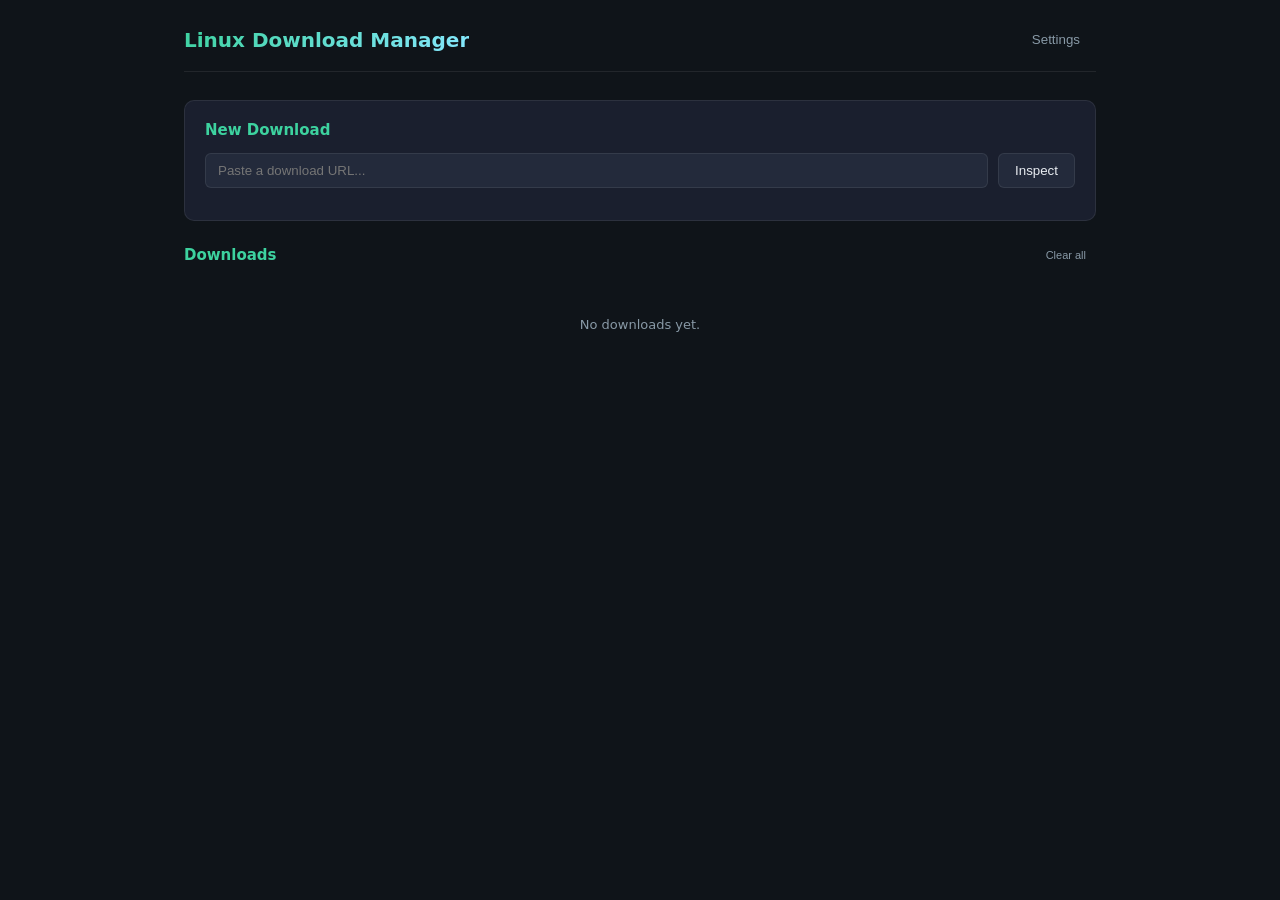
==== ui/index.html @ bd25e71e "i18n: switch UI to English All on-screen strings, alert/console messages, button labels, and status " ====
<!DOCTYPE html>
<html lang="en">
<head>
    <meta charset="UTF-8">
    <meta name="viewport" content="width=device-width, initial-scale=1.0">
    <title>Linux Download Manager</title>
    <link rel="stylesheet" href="styles.css">
</head>
<body>
    <div class="app">
        <header class="app-header">
            <h1>Linux Download Manager</h1>
            <div class="header-actions">
                <button id="toggle-settings" class="btn btn-ghost">Settings</button>
            </div>
        </header>

        <section id="settings-panel" class="settings-panel" hidden>
            <h2>Application Settings</h2>
            <div class="settings-grid">
                <label>Default download folder</label>
                <div class="setting-value" id="settings-download-dir">~/Downloads</div>

                <label>Maximum concurrent downloads</label>
                <input type="number" id="settings-max-concurrent" min="1" max="10" value="3">

                <label>Default bandwidth limit (KB/s)</label>
                <input type="number" id="settings-bandwidth-limit" min="0" placeholder="0 = unlimited">
            </div>
            <button id="save-settings" class="btn btn-primary">Save</button>
        </section>

        <section class="download-form">
            <h2>New Download</h2>
            <div class="form-row">
                <input type="text" id="url-input" placeholder="Paste a download URL..." class="input-url">
                <button id="inspect-btn" class="btn btn-secondary">Inspect</button>
            </div>

            <div id="metadata-panel" class="metadata-panel" hidden>
                <div class="metadata-grid">
                    <span class="meta-label">File name:</span>
                    <span id="meta-filename" class="meta-value">-</span>
                    <span class="meta-label">Size:</span>
                    <span id="meta-size" class="meta-value">-</span>
                    <span class="meta-label">Type:</span>
                    <span id="meta-type" class="meta-value">-</span>
                    <span class="meta-label">Resumable:</span>
                    <span id="meta-resumable" class="meta-value">-</span>
                </div>

                <div class="form-row">
                    <div class="form-group">
                        <label>Save folder</label>
                        <div class="input-with-button">
                            <input type="text" id="save-dir-input" placeholder="Default folder">
                            <button id="pick-dir-btn" class="btn btn-ghost">Choose</button>
                        </div>
                    </div>
                </div>

                <details class="advanced-options">
                    <summary>Advanced options</summary>
                    <div class="form-row">
                        <div class="form-group">
                            <label>SHA-256 checksum</label>
                            <input type="text" id="checksum-input" placeholder="Optional integrity check">
                        </div>
                        <div class="form-group">
                            <label>Bandwidth limit (KB/s)</label>
                            <input type="number" id="bandwidth-input" min="0" placeholder="0 = unlimited">
                        </div>
                        <div class="form-group">
                            <label>Schedule</label>
                            <input type="datetime-local" id="schedule-input">
                        </div>
                    </div>
                </details>

                <button id="start-btn" class="btn btn-primary btn-large">Start download</button>
            </div>
        </section>

        <section class="download-list">
            <div class="list-header">
                <h2>Downloads</h2>
                <div class="list-header-right">
                    <div id="queue-summary" class="queue-summary"></div>
                    <button id="clear-completed-btn" class="btn btn-small btn-ghost">Clear all</button>
                </div>
            </div>
            <div id="downloads-container" class="downloads-container">
                <p class="empty-message">No downloads yet.</p>
            </div>
        </section>
    </div>

    <script src="main.js"></script>
</body>
</html>
---- ui/styles.css ----
* {
    margin: 0;
    padding: 0;
    box-sizing: border-box;
}

:root {
    --bg-primary: #0f1419;
    --bg-secondary: #1a1f2e;
    --bg-tertiary: #232a3b;
    --text-primary: #e8ecf1;
    --text-secondary: #8899a6;
    --accent: #3dd29f;
    --accent-hover: #2bb885;
    --accent-blue: #86e8ff;
    --danger: #e74c3c;
    --warning: #f39c12;
    --success: #2ecc71;
    --border: rgba(255, 255, 255, 0.08);
    --radius: 10px;
}

body {
    font-family: "IBM Plex Sans", "Segoe UI", system-ui, sans-serif;
    background: var(--bg-primary);
    color: var(--text-primary);
    min-height: 100vh;
}

.app {
    max-width: 960px;
    margin: 0 auto;
    padding: 24px;
}

.app-header {
    display: flex;
    justify-content: space-between;
    align-items: center;
    margin-bottom: 28px;
    padding-bottom: 16px;
    border-bottom: 1px solid var(--border);
}

.app-header h1 {
    font-size: 20px;
    font-weight: 700;
    background: linear-gradient(135deg, var(--accent), var(--accent-blue));
    -webkit-background-clip: text;
    -webkit-text-fill-color: transparent;
}

.btn {
    border: none;
    border-radius: 6px;
    padding: 8px 16px;
    font: 600 13px/1.4 inherit;
    cursor: pointer;
    transition: all 0.15s;
}

.btn-primary {
    background: linear-gradient(135deg, var(--accent), var(--accent-blue));
    color: #04110d;
}

.btn-primary:hover {
    opacity: 0.9;
    transform: translateY(-1px);
}

.btn-secondary {
    background: var(--bg-tertiary);
    color: var(--text-primary);
    border: 1px solid var(--border);
}

.btn-secondary:hover {
    background: #2d3548;
}

.btn-ghost {
    background: transparent;
    color: var(--text-secondary);
}

.btn-ghost:hover {
    color: var(--text-primary);
    background: var(--bg-tertiary);
}

.btn-large {
    padding: 12px 28px;
    font-size: 14px;
    width: 100%;
    margin-top: 12px;
}

.btn-small {
    padding: 4px 10px;
    font-size: 11px;
}

.btn-danger {
    background: var(--danger);
    color: white;
}

.settings-panel {
    background: var(--bg-secondary);
    border-radius: var(--radius);
    padding: 20px;
    margin-bottom: 24px;
    border: 1px solid var(--border);
}

.settings-panel h2 {
    font-size: 15px;
    margin-bottom: 16px;
    color: var(--accent);
}

.settings-grid {
    display: grid;
    grid-template-columns: 200px 1fr;
    gap: 10px 16px;
    align-items: center;
    margin-bottom: 16px;
}

.settings-grid label {
    font-size: 13px;
    color: var(--text-secondary);
}

.setting-value {
    font-size: 13px;
    color: var(--text-primary);
    font-family: monospace;
}

.download-form {
    background: var(--bg-secondary);
    border-radius: var(--radius);
    padding: 20px;
    margin-bottom: 24px;
    border: 1px solid var(--border);
}

.download-form h2 {
    font-size: 15px;
    margin-bottom: 14px;
    color: var(--accent);
}

.form-row {
    display: flex;
    gap: 10px;
    margin-bottom: 12px;
}

.form-group {
    flex: 1;
}

.form-group label {
    display: block;
    font-size: 12px;
    color: var(--text-secondary);
    margin-bottom: 4px;
}

input[type="text"],
input[type="number"],
input[type="datetime-local"] {
    width: 100%;
    background: var(--bg-tertiary);
    border: 1px solid var(--border);
    border-radius: 6px;
    padding: 9px 12px;
    font: 13px/1.4 inherit;
    color: var(--text-primary);
    outline: none;
    transition: border-color 0.15s;
}

input:focus {
    border-color: var(--accent);
}

.input-url {
    flex: 1;
}

.input-with-button {
    display: flex;
    gap: 6px;
}

.input-with-button input {
    flex: 1;
}

.metadata-panel {
    margin-top: 14px;
    padding-top: 14px;
    border-top: 1px solid var(--border);
}

.metadata-grid {
    display: grid;
    grid-template-columns: 140px 1fr;
    gap: 6px 12px;
    margin-bottom: 14px;
}

.meta-label {
    font-size: 12px;
    color: var(--text-secondary);
}

.meta-value {
    font-size: 13px;
    font-family: monospace;
    word-break: break-all;
}

.advanced-options {
    margin-top: 8px;
}

.advanced-options summary {
    font-size: 12px;
    color: var(--text-secondary);
    cursor: pointer;
    margin-bottom: 10px;
}

.download-list .list-header {
    display: flex;
    justify-content: space-between;
    align-items: center;
    margin-bottom: 12px;
}

.download-list h2 {
    font-size: 15px;
    color: var(--accent);
}

.list-header-right {
    display: flex;
    align-items: center;
    gap: 12px;
}

.queue-summary {
    font-size: 12px;
    color: var(--text-secondary);
}

.downloads-container {
    display: flex;
    flex-direction: column;
    gap: 8px;
}

.empty-message {
    text-align: center;
    color: var(--text-secondary);
    padding: 40px;
    font-size: 13px;
}

.download-item {
    background: var(--bg-secondary);
    border-radius: var(--radius);
    padding: 14px 16px;
    border: 1px solid var(--border);
}

.download-item-header {
    display: flex;
    justify-content: space-between;
    align-items: flex-start;
    margin-bottom: 8px;
}

.download-item-name {
    font-size: 13px;
    font-weight: 600;
    word-break: break-all;
    flex: 1;
    margin-right: 10px;
}

.download-item-status {
    font-size: 11px;
    font-weight: 600;
    text-transform: uppercase;
    letter-spacing: 0.05em;
    padding: 3px 8px;
    border-radius: 4px;
    white-space: nowrap;
}

.status-queued { background: var(--bg-tertiary); color: var(--text-secondary); }
.status-in_progress { background: rgba(61, 210, 159, 0.15); color: var(--accent); }
.status-completed { background: rgba(46, 204, 113, 0.15); color: var(--success); }
.status-failed { background: rgba(231, 76, 60, 0.15); color: var(--danger); }
.status-paused { background: rgba(243, 156, 18, 0.15); color: var(--warning); }
.status-cancelled { background: rgba(136, 153, 166, 0.1); color: var(--text-secondary); }
.status-scheduled { background: rgba(134, 232, 255, 0.1); color: var(--accent-blue); }

.download-progress {
    margin: 6px 0;
}

.progress-bar {
    height: 4px;
    background: var(--bg-tertiary);
    border-radius: 2px;
    overflow: hidden;
}

.progress-fill {
    height: 100%;
    background: linear-gradient(90deg, var(--accent), var(--accent-blue));
    border-radius: 2px;
    transition: width 0.3s;
}

.download-item-details {
    display: flex;
    justify-content: space-between;
    font-size: 11px;
    color: var(--text-secondary);
    margin-top: 4px;
}

.download-item-actions {
    display: flex;
    gap: 6px;
    margin-top: 8px;
}

.error-text {
    font-size: 11px;
    color: var(--danger);
    margin-top: 4px;
}

.checksum-verified {
    color: var(--success);
    font-size: 11px;
}

.checksum-mismatch {
    color: var(--danger);
    font-size: 11px;
}
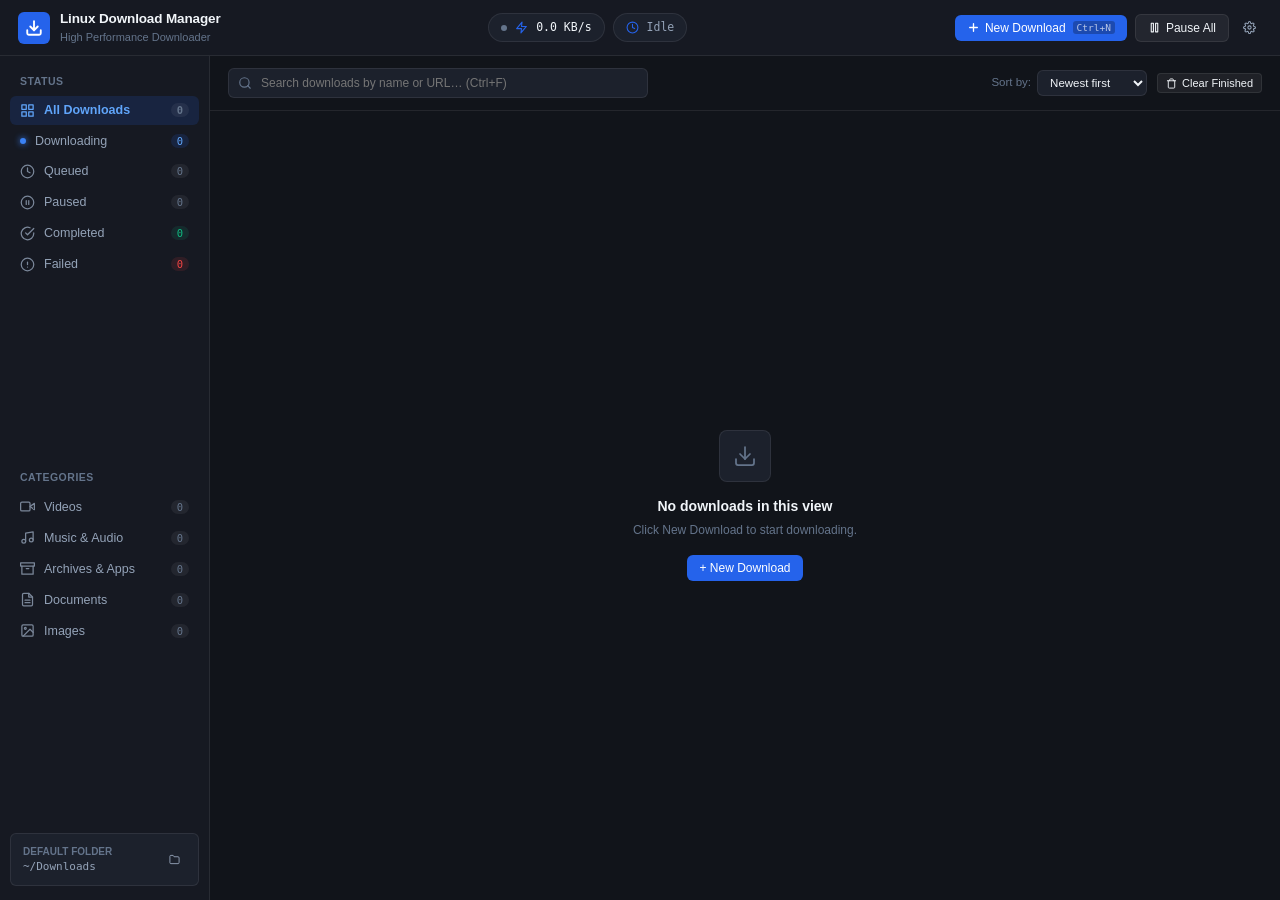
==== commit f96c12e6: "HI , this is my contribution to this project, I have been using it as i found it the best serving my" ====
--- a/ui/index.html
+++ b/ui/index.html
@@ -7,93 +7,460 @@
     <link rel="stylesheet" href="styles.css">
 </head>
 <body>
-    <div class="app">
-        <header class="app-header">
-            <h1>Linux Download Manager</h1>
-            <div class="header-actions">
-                <button id="toggle-settings" class="btn btn-ghost">Settings</button>
+    <div class="app-layout">
+        <!-- Top Navigation Bar -->
+        <header class="topbar">
+            <div class="topbar-brand">
+                <div class="brand-icon">
+                    <svg viewBox="0 0 24 24" fill="none" stroke="currentColor" stroke-width="2.5" stroke-linecap="round" stroke-linejoin="round">
+                        <path d="M21 15v4a2 2 0 0 1-2 2H5a2 2 0 0 1-2-2v-4"></path>
+                        <polyline points="7 10 12 15 17 10"></polyline>
+                        <line x1="12" y1="15" x2="12" y2="3"></line>
+                    </svg>
+                </div>
+                <div class="brand-info">
+                    <div class="brand-title">Linux Download Manager</div>
+                    <div class="brand-subtitle">High Performance Downloader</div>
+                </div>
+            </div>
+
+            <!-- Global Live Speed & Queue Ticker -->
+            <div class="topbar-metrics">
+                <div class="metric-pill" id="global-speed-pill" title="Total current download speed">
+                    <span class="speed-pulse" id="speed-pulse"></span>
+                    <svg class="metric-icon" viewBox="0 0 24 24" fill="none" stroke="currentColor" stroke-width="2" stroke-linecap="round" stroke-linejoin="round">
+                        <polygon points="13 2 3 14 12 14 11 22 21 10 12 10 13 2"></polygon>
+                    </svg>
+                    <span class="metric-value" id="global-speed">0.0 KB/s</span>
+                </div>
+                <div class="metric-pill metric-pill-subtle" id="global-queue-pill" title="Active transfers and queued jobs">
+                    <svg class="metric-icon" viewBox="0 0 24 24" fill="none" stroke="currentColor" stroke-width="2" stroke-linecap="round" stroke-linejoin="round">
+                        <circle cx="12" cy="12" r="10"></circle>
+                        <polyline points="12 6 12 12 16 14"></polyline>
+                    </svg>
+                    <span class="metric-value" id="global-queue-status">Idle</span>
+                </div>
+            </div>
+
+            <!-- Header Actions -->
+            <div class="topbar-actions">
+                <button id="btn-new-download" class="btn btn-primary" title="New Download (Ctrl+N)">
+                    <svg viewBox="0 0 24 24" fill="none" stroke="currentColor" stroke-width="2.5" stroke-linecap="round" stroke-linejoin="round">
+                        <line x1="12" y1="5" x2="12" y2="19"></line>
+                        <line x1="5" y1="12" x2="19" y2="12"></line>
+                    </svg>
+                    <span>New Download</span>
+                    <span class="kbd-badge">Ctrl+N</span>
+                </button>
+                <button id="btn-pause-all" class="btn btn-secondary btn-icon-text" title="Pause or resume all active downloads">
+                    <svg id="icon-pause-all" viewBox="0 0 24 24" fill="none" stroke="currentColor" stroke-width="2" stroke-linecap="round" stroke-linejoin="round">
+                        <rect x="6" y="4" width="4" height="16"></rect>
+                        <rect x="14" y="4" width="4" height="16"></rect>
+                    </svg>
+                    <span id="label-pause-all">Pause All</span>
+                </button>
+                <button id="btn-open-settings" class="btn btn-ghost btn-icon-only" title="Settings">
+                    <svg viewBox="0 0 24 24" fill="none" stroke="currentColor" stroke-width="2" stroke-linecap="round" stroke-linejoin="round">
+                        <circle cx="12" cy="12" r="3"></circle>
+                        <path d="M19.4 15a1.65 1.65 0 0 0 .33 1.82l.06.06a2 2 0 0 1 0 2.83 2 2 0 0 1-2.83 0l-.06-.06a1.65 1.65 0 0 0-1.82-.33 1.65 1.65 0 0 0-1 1.51V21a2 2 0 0 1-2 2 2 2 0 0 1-2-2v-.09A1.65 1.65 0 0 0 9 19.4a1.65 1.65 0 0 0-1.82.33l-.06.06a2 2 0 0 1-2.83 0 2 2 0 0 1 0-2.83l.06-.06a1.65 1.65 0 0 0 .33-1.82 1.65 1.65 0 0 0-1.51-1H3a2 2 0 0 1-2-2 2 2 0 0 1 2-2h.09A1.65 1.65 0 0 0 4.6 9a1.65 1.65 0 0 0-.33-1.82l-.06-.06a2 2 0 0 1 0-2.83 2 2 0 0 1 2.83 0l.06.06a1.65 1.65 0 0 0 1.82.33H9a1.65 1.65 0 0 0 1-1.51V3a2 2 0 0 1 2-2 2 2 0 0 1 2 2v.09a1.65 1.65 0 0 0 1 1.51 1.65 1.65 0 0 0 1.82-.33l.06-.06a2 2 0 0 1 2.83 0 2 2 0 0 1 0 2.83l-.06.06a1.65 1.65 0 0 0-.33 1.82V9a1.65 1.65 0 0 0 1.51 1H21a2 2 0 0 1 2 2 2 2 0 0 1-2 2h-.09a1.65 1.65 0 0 0-1.51 1z"></path>
+                    </svg>
+                </button>
             </div>
         </header>
 
-        <section id="settings-panel" class="settings-panel" hidden>
-            <h2>Application Settings</h2>
-            <div class="settings-grid">
-                <label>Default download folder</label>
-                <div class="setting-value" id="settings-download-dir">~/Downloads</div>
-
-                <label>Maximum concurrent downloads</label>
-                <input type="number" id="settings-max-concurrent" min="1" max="10" value="3">
-
-                <label>Default bandwidth limit (KB/s)</label>
-                <input type="number" id="settings-bandwidth-limit" min="0" placeholder="0 = unlimited">
-            </div>
-            <button id="save-settings" class="btn btn-primary">Save</button>
-        </section>
-
-        <section class="download-form">
-            <h2>New Download</h2>
-            <div class="form-row">
-                <input type="text" id="url-input" placeholder="Paste a download URL..." class="input-url">
-                <button id="inspect-btn" class="btn btn-secondary">Inspect</button>
-            </div>
-
-            <div id="metadata-panel" class="metadata-panel" hidden>
-                <div class="metadata-grid">
-                    <span class="meta-label">File name:</span>
-                    <span id="meta-filename" class="meta-value">-</span>
-                    <span class="meta-label">Size:</span>
-                    <span id="meta-size" class="meta-value">-</span>
-                    <span class="meta-label">Type:</span>
-                    <span id="meta-type" class="meta-value">-</span>
-                    <span class="meta-label">Resumable:</span>
-                    <span id="meta-resumable" class="meta-value">-</span>
-                </div>
-
-                <div class="form-row">
-                    <div class="form-group">
-                        <label>Save folder</label>
-                        <div class="input-with-button">
-                            <input type="text" id="save-dir-input" placeholder="Default folder">
-                            <button id="pick-dir-btn" class="btn btn-ghost">Choose</button>
-                        </div>
-                    </div>
-                </div>
-
-                <details class="advanced-options">
-                    <summary>Advanced options</summary>
-                    <div class="form-row">
+        <!-- Main Body: Sidebar + Download List Area -->
+        <div class="app-body">
+            <!-- Sidebar Navigation -->
+            <aside class="sidebar">
+                <div class="sidebar-section">
+                    <div class="sidebar-section-title">Status</div>
+                    <nav class="sidebar-nav">
+                        <button class="nav-item active" data-filter="all">
+                            <svg class="nav-icon" viewBox="0 0 24 24" fill="none" stroke="currentColor" stroke-width="2" stroke-linecap="round" stroke-linejoin="round">
+                                <rect x="3" y="3" width="7" height="7"></rect>
+                                <rect x="14" y="3" width="7" height="7"></rect>
+                                <rect x="14" y="14" width="7" height="7"></rect>
+                                <rect x="3" y="14" width="7" height="7"></rect>
+                            </svg>
+                            <span class="nav-label">All Downloads</span>
+                            <span class="badge" id="count-all">0</span>
+                        </button>
+                        <button class="nav-item" data-filter="in_progress">
+                            <span class="status-dot status-dot-active"></span>
+                            <span class="nav-label">Downloading</span>
+                            <span class="badge badge-active" id="count-in_progress">0</span>
+                        </button>
+                        <button class="nav-item" data-filter="queued">
+                            <svg class="nav-icon" viewBox="0 0 24 24" fill="none" stroke="currentColor" stroke-width="2" stroke-linecap="round" stroke-linejoin="round">
+                                <circle cx="12" cy="12" r="10"></circle>
+                                <polyline points="12 6 12 12 16 14"></polyline>
+                            </svg>
+                            <span class="nav-label">Queued</span>
+                            <span class="badge" id="count-queued">0</span>
+                        </button>
+                        <button class="nav-item" data-filter="paused">
+                            <svg class="nav-icon" viewBox="0 0 24 24" fill="none" stroke="currentColor" stroke-width="2" stroke-linecap="round" stroke-linejoin="round">
+                                <circle cx="12" cy="12" r="10"></circle>
+                                <line x1="10" y1="15" x2="10" y2="9"></line>
+                                <line x1="14" y1="15" x2="14" y2="9"></line>
+                            </svg>
+                            <span class="nav-label">Paused</span>
+                            <span class="badge" id="count-paused">0</span>
+                        </button>
+                        <button class="nav-item" data-filter="completed">
+                            <svg class="nav-icon" viewBox="0 0 24 24" fill="none" stroke="currentColor" stroke-width="2" stroke-linecap="round" stroke-linejoin="round">
+                                <path d="M22 11.08V12a10 10 0 1 1-5.93-9.14"></path>
+                                <polyline points="22 4 12 14.01 9 11.01"></polyline>
+                            </svg>
+                            <span class="nav-label">Completed</span>
+                            <span class="badge badge-success" id="count-completed">0</span>
+                        </button>
+                        <button class="nav-item" data-filter="failed">
+                            <svg class="nav-icon" viewBox="0 0 24 24" fill="none" stroke="currentColor" stroke-width="2" stroke-linecap="round" stroke-linejoin="round">
+                                <circle cx="12" cy="12" r="10"></circle>
+                                <line x1="12" y1="8" x2="12" y2="12"></line>
+                                <line x1="12" y1="16" x2="12.01" y2="16"></line>
+                            </svg>
+                            <span class="nav-label">Failed</span>
+                            <span class="badge badge-danger" id="count-failed">0</span>
+                        </button>
+                    </nav>
+                </div>
+
+                <div class="sidebar-section">
+                    <div class="sidebar-section-title">Categories</div>
+                    <nav class="sidebar-nav">
+                        <button class="nav-item" data-category="video">
+                            <svg class="nav-icon cat-icon cat-video" viewBox="0 0 24 24" fill="none" stroke="currentColor" stroke-width="2" stroke-linecap="round" stroke-linejoin="round">
+                                <polygon points="23 7 16 12 23 17 23 7"></polygon>
+                                <rect x="1" y="5" width="15" height="14" rx="2" ry="2"></rect>
+                            </svg>
+                            <span class="nav-label">Videos</span>
+                            <span class="badge" id="cat-video">0</span>
+                        </button>
+                        <button class="nav-item" data-category="audio">
+                            <svg class="nav-icon cat-icon cat-audio" viewBox="0 0 24 24" fill="none" stroke="currentColor" stroke-width="2" stroke-linecap="round" stroke-linejoin="round">
+                                <path d="M9 18V5l12-2v13"></path>
+                                <circle cx="6" cy="18" r="3"></circle>
+                                <circle cx="18" cy="16" r="3"></circle>
+                            </svg>
+                            <span class="nav-label">Music & Audio</span>
+                            <span class="badge" id="cat-audio">0</span>
+                        </button>
+                        <button class="nav-item" data-category="archive">
+                            <svg class="nav-icon cat-icon cat-archive" viewBox="0 0 24 24" fill="none" stroke="currentColor" stroke-width="2" stroke-linecap="round" stroke-linejoin="round">
+                                <path d="M21 8v13H3V8"></path>
+                                <path d="M1 3h22v5H1z"></path>
+                                <line x1="10" y1="12" x2="14" y2="12"></line>
+                            </svg>
+                            <span class="nav-label">Archives & Apps</span>
+                            <span class="badge" id="cat-archive">0</span>
+                        </button>
+                        <button class="nav-item" data-category="document">
+                            <svg class="nav-icon cat-icon cat-document" viewBox="0 0 24 24" fill="none" stroke="currentColor" stroke-width="2" stroke-linecap="round" stroke-linejoin="round">
+                                <path d="M14 2H6a2 2 0 0 0-2 2v16a2 2 0 0 0 2 2h12a2 2 0 0 0 2-2V8z"></path>
+                                <polyline points="14 2 14 8 20 8"></polyline>
+                                <line x1="16" y1="13" x2="8" y2="13"></line>
+                                <line x1="16" y1="17" x2="8" y2="17"></line>
+                            </svg>
+                            <span class="nav-label">Documents</span>
+                            <span class="badge" id="cat-document">0</span>
+                        </button>
+                        <button class="nav-item" data-category="image">
+                            <svg class="nav-icon cat-icon cat-image" viewBox="0 0 24 24" fill="none" stroke="currentColor" stroke-width="2" stroke-linecap="round" stroke-linejoin="round">
+                                <rect x="3" y="3" width="18" height="18" rx="2" ry="2"></rect>
+                                <circle cx="8.5" cy="8.5" r="1.5"></circle>
+                                <polyline points="21 15 16 10 5 21"></polyline>
+                            </svg>
+                            <span class="nav-label">Images</span>
+                            <span class="badge" id="cat-image">0</span>
+                        </button>
+                    </nav>
+                </div>
+
+                <!-- Storage quick link at bottom of sidebar -->
+                <div class="sidebar-footer">
+                    <div class="storage-info">
+                        <div class="storage-label">Default Folder</div>
+                        <div class="storage-path" id="sidebar-download-dir" title="Click to open download folder">~/Downloads</div>
+                    </div>
+                    <button id="sidebar-open-folder-btn" class="btn btn-ghost btn-icon-only btn-sm" title="Open Download Folder">
+                        <svg viewBox="0 0 24 24" fill="none" stroke="currentColor" stroke-width="2" stroke-linecap="round" stroke-linejoin="round">
+                            <path d="M22 19a2 2 0 0 1-2 2H4a2 2 0 0 1-2-2V5a2 2 0 0 1 2-2h5l2 3h9a2 2 0 0 1 2 2z"></path>
+                        </svg>
+                    </button>
+                </div>
+            </aside>
+
+            <!-- Main Content Area -->
+            <main class="content-area">
+                <!-- Toolbar: Search, Sort, Clear -->
+                <div class="content-toolbar">
+                    <div class="search-box">
+                        <svg class="search-icon" viewBox="0 0 24 24" fill="none" stroke="currentColor" stroke-width="2" stroke-linecap="round" stroke-linejoin="round">
+                            <circle cx="11" cy="11" r="8"></circle>
+                            <line x1="21" y1="21" x2="16.65" y2="16.65"></line>
+                        </svg>
+                        <input type="text" id="search-input" placeholder="Search downloads by name or URL… (Ctrl+F)" autocomplete="off">
+                        <button id="search-clear-btn" class="search-clear" hidden title="Clear search">×</button>
+                    </div>
+
+                    <div class="toolbar-controls">
+                        <div class="sort-selector">
+                            <label for="sort-select">Sort by:</label>
+                            <select id="sort-select" class="select-dropdown">
+                                <option value="newest">Newest first</option>
+                                <option value="oldest">Oldest first</option>
+                                <option value="name">Name (A-Z)</option>
+                                <option value="size">Size (Largest)</option>
+                            </select>
+                        </div>
+                        <button id="clear-completed-btn" class="btn btn-secondary btn-sm" title="Remove all completed or failed items from the list">
+                            <svg viewBox="0 0 24 24" fill="none" stroke="currentColor" stroke-width="2" stroke-linecap="round" stroke-linejoin="round">
+                                <polyline points="3 6 5 6 21 6"></polyline>
+                                <path d="M19 6v14a2 2 0 0 1-2 2H7a2 2 0 0 1-2-2V6m3 0V4a2 2 0 0 1 2-2h4a2 2 0 0 1 2 2v2"></path>
+                            </svg>
+                            <span>Clear Finished</span>
+                        </button>
+                    </div>
+                </div>
+
+                <!-- Downloads List Container -->
+                <div id="downloads-container" class="downloads-container">
+                    <!-- Populated dynamically via JS -->
+                </div>
+            </main>
+        </div>
+    </div>
+
+    <!-- NEW DOWNLOAD MODAL -->
+    <div id="new-download-modal" class="modal-backdrop" hidden>
+        <div class="modal-window">
+            <div class="modal-header">
+                <div class="modal-title-group">
+                    <div class="modal-icon-badge">
+                        <svg viewBox="0 0 24 24" fill="none" stroke="currentColor" stroke-width="2.5" stroke-linecap="round" stroke-linejoin="round">
+                            <path d="M21 15v4a2 2 0 0 1-2 2H5a2 2 0 0 1-2-2v-4"></path>
+                            <polyline points="7 10 12 15 17 10"></polyline>
+                            <line x1="12" y1="15" x2="12" y2="3"></line>
+                        </svg>
+                    </div>
+                    <div>
+                        <h2 class="modal-title">New Download</h2>
+                        <div class="modal-subtitle">Paste a direct file URL, media link, or YouTube/Reddit stream</div>
+                    </div>
+                </div>
+                <button id="modal-close-btn" class="btn btn-ghost btn-icon-only" title="Close (Esc)">✕</button>
+            </div>
+
+            <div class="modal-body">
+                <!-- URL Input Group -->
+                <div class="form-group">
+                    <label for="url-input" class="form-label">Download URL</label>
+                    <div class="url-input-container">
+                        <input type="text" id="url-input" class="input-text" placeholder="https://example.com/file.zip" autofocus>
+                        <button id="paste-clipboard-btn" class="btn btn-secondary btn-sm" title="Paste from clipboard">
+                            <svg viewBox="0 0 24 24" fill="none" stroke="currentColor" stroke-width="2" stroke-linecap="round" stroke-linejoin="round">
+                                <path d="M16 4h2a2 2 0 0 1 2 2v14a2 2 0 0 1-2 2H6a2 2 0 0 1-2-2V6a2 2 0 0 1 2-2h2"></path>
+                                <rect x="8" y="2" width="8" height="4" rx="1" ry="1"></rect>
+                            </svg>
+                            <span>Paste</span>
+                        </button>
+                        <button id="inspect-btn" class="btn btn-secondary btn-sm">Inspect</button>
+                    </div>
+                </div>
+
+                <!-- Metadata Preview Card (Revealed upon inspection or typing) -->
+                <div id="metadata-panel" class="metadata-card" hidden>
+                    <div class="metadata-header">
+                        <span class="meta-card-title">File Details</span>
+                        <span id="meta-resumable-badge" class="meta-tag">Resumable: Yes</span>
+                    </div>
+                    <div class="metadata-row">
+                        <div class="meta-field">
+                            <label class="meta-field-label">Save As (File Name)</label>
+                            <input type="text" id="custom-filename-input" class="input-text" placeholder="File name">
+                        </div>
+                    </div>
+                    <div class="metadata-grid">
+                        <div class="meta-stat">
+                            <span class="meta-stat-label">File Size</span>
+                            <span class="meta-stat-value" id="meta-size">—</span>
+                        </div>
+                        <div class="meta-stat">
+                            <span class="meta-stat-label">Content Type</span>
+                            <span class="meta-stat-value" id="meta-type">—</span>
+                        </div>
+                        <div class="meta-stat">
+                            <span class="meta-stat-label">Server Resume</span>
+                            <span class="meta-stat-value" id="meta-resumable">—</span>
+                        </div>
+                    </div>
+                </div>
+
+                <!-- Destination Folder -->
+                <div class="form-group">
+                    <label for="save-dir-input" class="form-label">Save Folder</label>
+                    <div class="folder-picker-group">
+                        <input type="text" id="save-dir-input" class="input-text" placeholder="Default folder">
+                        <button id="pick-dir-btn" class="btn btn-secondary">
+                            <svg viewBox="0 0 24 24" fill="none" stroke="currentColor" stroke-width="2" stroke-linecap="round" stroke-linejoin="round">
+                                <path d="M22 19a2 2 0 0 1-2 2H4a2 2 0 0 1-2-2V5a2 2 0 0 1 2-2h5l2 3h9a2 2 0 0 1 2 2z"></path>
+                            </svg>
+                            <span>Browse…</span>
+                        </button>
+                    </div>
+                </div>
+
+                <!-- Collapsible Advanced Options -->
+                <details class="advanced-accordion" id="advanced-accordion">
+                    <summary class="accordion-summary">
+                        <svg class="chevron-icon" viewBox="0 0 24 24" fill="none" stroke="currentColor" stroke-width="2" stroke-linecap="round" stroke-linejoin="round">
+                            <polyline points="9 18 15 12 9 6"></polyline>
+                        </svg>
+                        <span>Advanced Options (Checksum, Speed limit, Schedule)</span>
+                    </summary>
+                    <div class="accordion-content">
+                        <div class="form-row">
+                            <div class="form-group flex-2">
+                                <label for="checksum-input" class="form-label">SHA-256 Checksum (Optional)</label>
+                                <input type="text" id="checksum-input" class="input-text mono" placeholder="e.g. 8a2f5c1d… for auto-verification">
+                            </div>
+                            <div class="form-group flex-1">
+                                <label for="bandwidth-input" class="form-label">Speed Limit (KB/s)</label>
+                                <input type="number" id="bandwidth-input" class="input-text" min="0" placeholder="0 = unlimited">
+                            </div>
+                        </div>
                         <div class="form-group">
-                            <label>SHA-256 checksum</label>
-                            <input type="text" id="checksum-input" placeholder="Optional integrity check">
-                        </div>
-                        <div class="form-group">
-                            <label>Bandwidth limit (KB/s)</label>
-                            <input type="number" id="bandwidth-input" min="0" placeholder="0 = unlimited">
-                        </div>
-                        <div class="form-group">
-                            <label>Schedule</label>
-                            <input type="datetime-local" id="schedule-input">
+                            <label for="schedule-input" class="form-label">Schedule Start</label>
+                            <input type="datetime-local" id="schedule-input" class="input-text">
                         </div>
                     </div>
                 </details>
-
-                <button id="start-btn" class="btn btn-primary btn-large">Start download</button>
-            </div>
-        </section>
-
-        <section class="download-list">
-            <div class="list-header">
-                <h2>Downloads</h2>
-                <div class="list-header-right">
-                    <div id="queue-summary" class="queue-summary"></div>
-                    <button id="clear-completed-btn" class="btn btn-small btn-ghost">Clear all</button>
-                </div>
-            </div>
-            <div id="downloads-container" class="downloads-container">
-                <p class="empty-message">No downloads yet.</p>
-            </div>
-        </section>
+            </div>
+
+            <div class="modal-footer">
+                <button id="modal-cancel-btn" class="btn btn-ghost">Cancel</button>
+                <button id="start-btn" class="btn btn-primary btn-cta">
+                    <svg viewBox="0 0 24 24" fill="none" stroke="currentColor" stroke-width="2.5" stroke-linecap="round" stroke-linejoin="round">
+                        <polyline points="7 10 12 15 17 10"></polyline>
+                        <line x1="12" y1="15" x2="12" y2="3"></line>
+                    </svg>
+                    <span>Start Download</span>
+                </button>
+            </div>
+        </div>
     </div>
+
+    <!-- SETTINGS MODAL -->
+    <div id="settings-modal" class="modal-backdrop" hidden>
+        <div class="modal-window">
+            <div class="modal-header">
+                <div class="modal-title-group">
+                    <div class="modal-icon-badge">
+                        <svg viewBox="0 0 24 24" fill="none" stroke="currentColor" stroke-width="2" stroke-linecap="round" stroke-linejoin="round">
+                            <circle cx="12" cy="12" r="3"></circle>
+                            <path d="M19.4 15a1.65 1.65 0 0 0 .33 1.82l.06.06a2 2 0 0 1 0 2.83 2 2 0 0 1-2.83 0l-.06-.06a1.65 1.65 0 0 0-1.82-.33 1.65 1.65 0 0 0-1 1.51V21a2 2 0 0 1-2 2 2 2 0 0 1-2-2v-.09A1.65 1.65 0 0 0 9 19.4a1.65 1.65 0 0 0-1.82.33l-.06.06a2 2 0 0 1-2.83 0 2 2 0 0 1 0-2.83l.06-.06a1.65 1.65 0 0 0 .33-1.82 1.65 1.65 0 0 0-1.51-1H3a2 2 0 0 1-2-2 2 2 0 0 1 2-2h.09A1.65 1.65 0 0 0 4.6 9a1.65 1.65 0 0 0-.33-1.82l-.06-.06a2 2 0 0 1 0-2.83 2 2 0 0 1 2.83 0l.06.06a1.65 1.65 0 0 0 1.82.33H9a1.65 1.65 0 0 0 1-1.51V3a2 2 0 0 1 2-2 2 2 0 0 1 2 2v.09a1.65 1.65 0 0 0 1 1.51 1.65 1.65 0 0 0 1.82-.33l.06-.06a2 2 0 0 1 2.83 0 2 2 0 0 1 0 2.83l-.06.06a1.65 1.65 0 0 0-.33 1.82V9a1.65 1.65 0 0 0 1.51 1H21a2 2 0 0 1 2 2 2 2 0 0 1-2 2h-.09a1.65 1.65 0 0 0-1.51 1z"></path>
+                        </svg>
+                    </div>
+                    <div>
+                        <h2 class="modal-title">Settings</h2>
+                        <div class="modal-subtitle">Configure application defaults and browser integration</div>
+                    </div>
+                </div>
+                <button id="settings-close-btn" class="btn btn-ghost btn-icon-only">✕</button>
+            </div>
+
+            <div class="modal-body">
+                <div class="settings-card">
+                    <div class="settings-card-title">General Download Settings</div>
+
+                    <div class="setting-item">
+                        <div class="setting-text">
+                            <div class="setting-name">Default Download Folder</div>
+                            <div class="setting-desc">Files will be saved here unless specified otherwise</div>
+                        </div>
+                        <div class="folder-picker-group">
+                            <span class="setting-path mono" id="settings-download-dir">~/Downloads</span>
+                            <button id="settings-browse-btn" class="btn btn-secondary btn-sm">Browse…</button>
+                        </div>
+                    </div>
+
+                    <div class="setting-item">
+                        <div class="setting-text">
+                            <div class="setting-name">Max Concurrent Downloads</div>
+                            <div class="setting-desc">Number of files downloaded at the same time</div>
+                        </div>
+                        <div class="stepper-input">
+                            <input type="range" id="settings-max-concurrent" min="1" max="10" value="3">
+                            <span class="range-value" id="concurrent-display">3</span>
+                        </div>
+                    </div>
+
+                    <div class="setting-item">
+                        <div class="setting-text">
+                            <div class="setting-name">Default Bandwidth Limit</div>
+                            <div class="setting-desc">Global speed cap per download in KB/s (0 = unlimited)</div>
+                        </div>
+                        <input type="number" id="settings-bandwidth-limit" class="input-text input-compact" min="0" placeholder="0">
+                    </div>
+                </div>
+
+                <div class="settings-card">
+                    <div class="settings-card-title">Browser Extension</div>
+                    <div class="setting-item">
+                        <div class="setting-text">
+                            <div class="setting-name">Chromium Extension Folder</div>
+                            <div class="setting-desc">Load unpacked from Chrome/Brave <code>chrome://extensions</code></div>
+                        </div>
+                        <div class="btn-group">
+                            <button id="btn-open-ext-folder" class="btn btn-secondary btn-sm">Open Folder</button>
+                        </div>
+                    </div>
+                </div>
+            </div>
+
+            <div class="modal-footer">
+                <button id="settings-cancel-btn" class="btn btn-ghost">Cancel</button>
+                <button id="save-settings" class="btn btn-primary">Save Settings</button>
+            </div>
+        </div>
+    </div>
+
+    <!-- DELETE CONFIRMATION MODAL -->
+    <div id="delete-modal" class="modal-backdrop" hidden>
+        <div class="modal-window modal-window-sm">
+            <div class="modal-header">
+                <div class="modal-title-group">
+                    <div class="modal-icon-badge badge-danger">
+                        <svg viewBox="0 0 24 24" fill="none" stroke="currentColor" stroke-width="2" stroke-linecap="round" stroke-linejoin="round">
+                            <polyline points="3 6 5 6 21 6"></polyline>
+                            <path d="M19 6v14a2 2 0 0 1-2 2H7a2 2 0 0 1-2-2V6m3 0V4a2 2 0 0 1 2-2h4a2 2 0 0 1 2 2v2"></path>
+                        </svg>
+                    </div>
+                    <div>
+                        <h2 class="modal-title">Remove Download</h2>
+                        <div class="modal-subtitle">Choose whether to keep or remove the file from your computer</div>
+                    </div>
+                </div>
+                <button id="delete-modal-close-btn" class="btn btn-ghost btn-icon-only">✕</button>
+            </div>
+            <div class="modal-body">
+                <p class="delete-prompt">Remove <strong id="delete-item-name">item</strong> from the downloads list?</p>
+                <label class="checkbox-label">
+                    <input type="checkbox" id="delete-file-checkbox">
+                    <span>Also delete the downloaded file from disk</span>
+                </label>
+            </div>
+            <div class="modal-footer">
+                <button id="delete-cancel-btn" class="btn btn-ghost">Cancel</button>
+                <button id="delete-confirm-btn" class="btn btn-danger">Remove</button>
+            </div>
+        </div>
+    </div>
+
+    <!-- TOAST NOTIFICATION CONTAINER -->
+    <div id="toast-container" class="toast-container"></div>
 
     <script src="main.js"></script>
 </body>
--- a/ui/styles.css
+++ b/ui/styles.css
@@ -1,361 +1,1221 @@
+/* ==========================================================================
+   Linux Download Manager — Clean & Minimal Design System
+   ========================================================================== */
+
+:root {
+    color-scheme: dark;
+    --font-sans: -apple-system, BlinkMacSystemFont, "Segoe UI", Roboto, "Helvetica Neue", Arial, sans-serif;
+    --font-mono: "SF Mono", "Fira Code", "Roboto Mono", Consolas, monospace;
+
+    /* Simplified Neutral Dark Palette */
+    --bg-base: #11141a;
+    --bg-sidebar: #161922;
+    --bg-card: #1c212c;
+    --bg-card-hover: #222836;
+    --bg-input: #141720;
+    --bg-elevated: #232a39;
+
+    /* Simple, Trustworthy Accent (Solid Blue) */
+    --accent: #2563eb;
+    --accent-hover: #1d4ed8;
+    --accent-subtle: rgba(37, 99, 235, 0.15);
+
+    /* Clean Semantic Status Colors */
+    --status-active: #3b82f6;
+    --status-active-bg: rgba(59, 130, 246, 0.12);
+    --status-success: #10b981;
+    --status-success-bg: rgba(16, 185, 129, 0.12);
+    --status-warning: #f59e0b;
+    --status-warning-bg: rgba(245, 158, 11, 0.12);
+    --status-danger: #ef4444;
+    --status-danger-bg: rgba(239, 68, 68, 0.12);
+    --status-queued: #94a3b8;
+    --status-queued-bg: rgba(148, 163, 184, 0.12);
+
+    /* Text Colors */
+    --text-main: #f1f5f9;
+    --text-muted: #94a3b8;
+    --text-dim: #64748b;
+
+    /* Borders & Geometry */
+    --border-color: rgba(255, 255, 255, 0.08);
+    --border-hover: rgba(255, 255, 255, 0.15);
+    --radius-sm: 6px;
+    --radius-md: 8px;
+    --radius-lg: 12px;
+
+    --shadow-card: 0 1px 3px rgba(0, 0, 0, 0.25);
+    --shadow-modal: 0 16px 40px rgba(0, 0, 0, 0.5);
+
+    --transition: 0.15s ease;
+}
+
+/* ==========================================================================
+   Base
+   ========================================================================== */
+
 * {
     margin: 0;
     padding: 0;
     box-sizing: border-box;
 }
 
-:root {
-    --bg-primary: #0f1419;
-    --bg-secondary: #1a1f2e;
-    --bg-tertiary: #232a3b;
-    --text-primary: #e8ecf1;
-    --text-secondary: #8899a6;
-    --accent: #3dd29f;
-    --accent-hover: #2bb885;
-    --accent-blue: #86e8ff;
-    --danger: #e74c3c;
-    --warning: #f39c12;
-    --success: #2ecc71;
-    --border: rgba(255, 255, 255, 0.08);
-    --radius: 10px;
-}
-
 body {
-    font-family: "IBM Plex Sans", "Segoe UI", system-ui, sans-serif;
-    background: var(--bg-primary);
-    color: var(--text-primary);
+    font-family: var(--font-sans);
+    background-color: var(--bg-base);
+    color: var(--text-main);
     min-height: 100vh;
-}
-
-.app {
-    max-width: 960px;
-    margin: 0 auto;
-    padding: 24px;
-}
-
-.app-header {
-    display: flex;
+    overflow: hidden;
+    user-select: none;
+    font-size: 13px;
+    line-height: 1.5;
+}
+
+input, button, select, textarea {
+    font-family: inherit;
+    font-size: inherit;
+    color: inherit;
+}
+
+/* Minimal Scrollbars */
+::-webkit-scrollbar {
+    width: 6px;
+    height: 6px;
+}
+::-webkit-scrollbar-track {
+    background: transparent;
+}
+::-webkit-scrollbar-thumb {
+    background: rgba(255, 255, 255, 0.12);
+    border-radius: 3px;
+}
+::-webkit-scrollbar-thumb:hover {
+    background: rgba(255, 255, 255, 0.2);
+}
+
+/* ==========================================================================
+   App Shell
+   ========================================================================== */
+
+.app-layout {
+    display: flex;
+    flex-direction: column;
+    height: 100vh;
+    background: var(--bg-base);
+}
+
+/* Topbar */
+.topbar {
+    display: flex;
+    align-items: center;
     justify-content: space-between;
-    align-items: center;
-    margin-bottom: 28px;
-    padding-bottom: 16px;
-    border-bottom: 1px solid var(--border);
-}
-
-.app-header h1 {
-    font-size: 20px;
-    font-weight: 700;
-    background: linear-gradient(135deg, var(--accent), var(--accent-blue));
-    -webkit-background-clip: text;
-    -webkit-text-fill-color: transparent;
-}
+    height: 56px;
+    padding: 0 18px;
+    background: var(--bg-sidebar);
+    border-bottom: 1px solid var(--border-color);
+    z-index: 10;
+    gap: 16px;
+}
+
+.topbar-brand {
+    display: flex;
+    align-items: center;
+    gap: 10px;
+}
+
+.brand-icon {
+    width: 32px;
+    height: 32px;
+    border-radius: var(--radius-sm);
+    background: var(--accent);
+    display: flex;
+    align-items: center;
+    justify-content: center;
+    color: #ffffff;
+    flex-shrink: 0;
+}
+
+.brand-icon svg {
+    width: 18px;
+    height: 18px;
+}
+
+.brand-info {
+    display: flex;
+    flex-direction: column;
+}
+
+.brand-title {
+    font-size: 13.5px;
+    font-weight: 600;
+    color: var(--text-main);
+    letter-spacing: -0.01em;
+}
+
+.brand-subtitle {
+    font-size: 11px;
+    color: var(--text-dim);
+}
+
+/* Speed / Status Pill */
+.topbar-metrics {
+    display: flex;
+    align-items: center;
+    gap: 8px;
+}
+
+.metric-pill {
+    display: flex;
+    align-items: center;
+    gap: 8px;
+    padding: 5px 12px;
+    border-radius: 16px;
+    background: var(--bg-card);
+    border: 1px solid var(--border-color);
+    font-family: var(--font-mono);
+    font-size: 11.5px;
+    color: var(--text-main);
+}
+
+.metric-pill-subtle {
+    color: var(--text-muted);
+}
+
+.metric-icon {
+    width: 13px;
+    height: 13px;
+    color: var(--accent);
+}
+
+.speed-pulse {
+    width: 6px;
+    height: 6px;
+    border-radius: 50%;
+    background: var(--text-dim);
+}
+
+.speed-pulse.active {
+    background: var(--status-success);
+    box-shadow: 0 0 6px var(--status-success);
+}
+
+.topbar-actions {
+    display: flex;
+    align-items: center;
+    gap: 8px;
+}
+
+/* ==========================================================================
+   Body & Sidebar
+   ========================================================================== */
+
+.app-body {
+    display: flex;
+    flex: 1;
+    overflow: hidden;
+}
+
+.sidebar {
+    width: 210px;
+    background: var(--bg-sidebar);
+    border-right: 1px solid var(--border-color);
+    display: flex;
+    flex-direction: column;
+    justify-content: space-between;
+    padding: 14px 10px;
+    overflow-y: auto;
+    flex-shrink: 0;
+}
+
+.sidebar-section {
+    margin-bottom: 18px;
+}
+
+.sidebar-section-title {
+    font-size: 10.5px;
+    font-weight: 600;
+    text-transform: uppercase;
+    letter-spacing: 0.05em;
+    color: var(--text-dim);
+    padding: 4px 10px 6px;
+}
+
+.sidebar-nav {
+    display: flex;
+    flex-direction: column;
+    gap: 2px;
+}
+
+.nav-item {
+    display: flex;
+    align-items: center;
+    gap: 9px;
+    width: 100%;
+    padding: 7px 10px;
+    border-radius: var(--radius-sm);
+    border: none;
+    background: transparent;
+    color: var(--text-muted);
+    font-weight: 500;
+    font-size: 12.5px;
+    cursor: pointer;
+    text-align: left;
+    transition: var(--transition);
+}
+
+.nav-item:hover {
+    background: rgba(255, 255, 255, 0.04);
+    color: var(--text-main);
+}
+
+.nav-item.active {
+    background: var(--accent-subtle);
+    color: #60a5fa;
+    font-weight: 600;
+}
+
+.nav-icon {
+    width: 15px;
+    height: 15px;
+    flex-shrink: 0;
+    opacity: 0.8;
+}
+
+.nav-item.active .nav-icon {
+    opacity: 1;
+    color: #60a5fa;
+}
+
+.nav-label {
+    flex: 1;
+    white-space: nowrap;
+    overflow: hidden;
+    text-overflow: ellipsis;
+}
+
+.badge {
+    padding: 1px 6px;
+    border-radius: 10px;
+    font-size: 10.5px;
+    font-family: var(--font-mono);
+    background: rgba(255, 255, 255, 0.06);
+    color: var(--text-dim);
+}
+
+.badge-active {
+    background: var(--accent-subtle);
+    color: #60a5fa;
+}
+
+.badge-success {
+    background: var(--status-success-bg);
+    color: var(--status-success);
+}
+
+.badge-danger {
+    background: var(--status-danger-bg);
+    color: var(--status-danger);
+}
+
+.status-dot {
+    width: 6px;
+    height: 6px;
+    border-radius: 50%;
+    background: var(--accent);
+}
+
+.status-dot-active {
+    background: #3b82f6;
+    box-shadow: 0 0 6px #3b82f6;
+}
+
+/* Sidebar Footer */
+.sidebar-footer {
+    padding: 10px 12px;
+    border-radius: var(--radius-sm);
+    background: var(--bg-card);
+    border: 1px solid var(--border-color);
+    display: flex;
+    align-items: center;
+    justify-content: space-between;
+    gap: 8px;
+}
+
+.storage-info {
+    overflow: hidden;
+}
+
+.storage-label {
+    font-size: 10px;
+    color: var(--text-dim);
+    text-transform: uppercase;
+    font-weight: 600;
+}
+
+.storage-path {
+    font-size: 11px;
+    font-family: var(--font-mono);
+    color: var(--text-muted);
+    white-space: nowrap;
+    overflow: hidden;
+    text-overflow: ellipsis;
+    cursor: pointer;
+}
+
+.storage-path:hover {
+    color: var(--text-main);
+}
+
+/* ==========================================================================
+   Content Area & Toolbar
+   ========================================================================== */
+
+.content-area {
+    flex: 1;
+    display: flex;
+    flex-direction: column;
+    overflow: hidden;
+    background: var(--bg-base);
+}
+
+.content-toolbar {
+    display: flex;
+    align-items: center;
+    justify-content: space-between;
+    padding: 12px 18px;
+    border-bottom: 1px solid var(--border-color);
+    gap: 14px;
+    background: var(--bg-base);
+}
+
+.search-box {
+    display: flex;
+    align-items: center;
+    position: relative;
+    flex: 1;
+    max-width: 420px;
+}
+
+.search-icon {
+    position: absolute;
+    left: 10px;
+    width: 14px;
+    height: 14px;
+    color: var(--text-dim);
+    pointer-events: none;
+}
+
+.search-box input {
+    width: 100%;
+    padding: 7px 30px 7px 32px;
+    border-radius: var(--radius-sm);
+    border: 1px solid var(--border-color);
+    background: var(--bg-card);
+    color: var(--text-main);
+    font-size: 12px;
+    outline: none;
+    transition: var(--transition);
+}
+
+.search-box input:focus {
+    border-color: var(--accent);
+    background: var(--bg-elevated);
+}
+
+.search-clear {
+    position: absolute;
+    right: 8px;
+    background: none;
+    border: none;
+    color: var(--text-dim);
+    font-size: 15px;
+    cursor: pointer;
+    line-height: 1;
+}
+
+.search-clear:hover {
+    color: var(--text-main);
+}
+
+.toolbar-controls {
+    display: flex;
+    align-items: center;
+    gap: 10px;
+}
+
+.sort-selector {
+    display: flex;
+    align-items: center;
+    gap: 6px;
+    font-size: 11.5px;
+    color: var(--text-dim);
+}
+
+.select-dropdown {
+    padding: 5px 8px;
+    border-radius: var(--radius-sm);
+    border: 1px solid var(--border-color);
+    background: var(--bg-card);
+    color: var(--text-main);
+    font-size: 11.5px;
+    outline: none;
+    cursor: pointer;
+    color-scheme: dark;
+}
+
+.select-dropdown option {
+    background: var(--bg-card);
+    color: var(--text-main);
+}
+
+.select-dropdown:focus {
+    border-color: var(--accent);
+}
+
+.downloads-container {
+    flex: 1;
+    overflow-y: auto;
+    padding: 14px 18px;
+    display: flex;
+    flex-direction: column;
+    gap: 8px;
+}
+
+/* ==========================================================================
+   Empty State
+   ========================================================================== */
+
+.empty-state {
+    display: flex;
+    flex-direction: column;
+    align-items: center;
+    justify-content: center;
+    text-align: center;
+    padding: 60px 20px;
+    margin: auto 0;
+}
+
+.empty-state-icon {
+    width: 52px;
+    height: 52px;
+    border-radius: var(--radius-md);
+    background: var(--bg-card);
+    display: flex;
+    align-items: center;
+    justify-content: center;
+    color: var(--text-dim);
+    margin-bottom: 14px;
+    border: 1px solid var(--border-color);
+}
+
+.empty-state-icon svg {
+    width: 24px;
+    height: 24px;
+}
+
+.empty-state-title {
+    font-size: 14px;
+    font-weight: 600;
+    color: var(--text-main);
+    margin-bottom: 4px;
+}
+
+.empty-state-desc {
+    font-size: 12px;
+    color: var(--text-dim);
+    max-width: 320px;
+    margin-bottom: 16px;
+}
+
+/* ==========================================================================
+   Download Card (Clean, Simple, High-Density)
+   ========================================================================== */
+
+.download-card {
+    background: var(--bg-card);
+    border: 1px solid var(--border-color);
+    border-radius: var(--radius-md);
+    padding: 12px 14px;
+    display: flex;
+    flex-direction: column;
+    gap: 8px;
+    transition: var(--transition);
+    box-shadow: var(--shadow-card);
+}
+
+.download-card:hover {
+    background: var(--bg-card-hover);
+    border-color: var(--border-hover);
+}
+
+.download-card.card-active {
+    border-color: rgba(59, 130, 246, 0.4);
+}
+
+.card-header {
+    display: flex;
+    align-items: center;
+    gap: 10px;
+}
+
+.file-type-icon {
+    width: 32px;
+    height: 32px;
+    border-radius: var(--radius-sm);
+    background: rgba(255, 255, 255, 0.04);
+    display: flex;
+    align-items: center;
+    justify-content: center;
+    flex-shrink: 0;
+    border: 1px solid var(--border-color);
+    color: var(--text-muted);
+}
+
+.file-type-icon svg {
+    width: 16px;
+    height: 16px;
+}
+
+.card-title-group {
+    flex: 1;
+    min-width: 0;
+    display: flex;
+    flex-direction: column;
+    gap: 2px;
+}
+
+.file-name-row {
+    display: flex;
+    align-items: center;
+    gap: 8px;
+}
+
+.file-name {
+    font-size: 13px;
+    font-weight: 600;
+    color: var(--text-main);
+    white-space: nowrap;
+    overflow: hidden;
+    text-overflow: ellipsis;
+    cursor: pointer;
+}
+
+.file-name:hover {
+    color: #60a5fa;
+}
+
+.domain-pill {
+    font-size: 10px;
+    color: var(--text-dim);
+    font-family: var(--font-mono);
+    background: rgba(255, 255, 255, 0.04);
+    padding: 1px 5px;
+    border-radius: 3px;
+}
+
+/* Status Badges */
+.status-pill {
+    font-size: 10.5px;
+    font-weight: 600;
+    text-transform: uppercase;
+    letter-spacing: 0.03em;
+    padding: 2px 8px;
+    border-radius: 4px;
+    display: flex;
+    align-items: center;
+    gap: 5px;
+    flex-shrink: 0;
+}
+
+.status-pill.status-in_progress {
+    background: var(--status-active-bg);
+    color: #60a5fa;
+}
+
+.status-pill.status-completed {
+    background: var(--status-success-bg);
+    color: var(--status-success);
+}
+
+.status-pill.status-paused {
+    background: var(--status-warning-bg);
+    color: var(--status-warning);
+}
+
+.status-pill.status-queued {
+    background: var(--status-queued-bg);
+    color: var(--status-queued);
+}
+
+.status-pill.status-failed {
+    background: var(--status-danger-bg);
+    color: var(--status-danger);
+}
+
+.status-pill.status-cancelled {
+    background: rgba(255, 255, 255, 0.05);
+    color: var(--text-dim);
+}
+
+/* Progress Bar */
+.progress-container {
+    display: flex;
+    flex-direction: column;
+    gap: 4px;
+}
+
+.progress-track {
+    height: 4px;
+    background: rgba(255, 255, 255, 0.07);
+    border-radius: 2px;
+    overflow: hidden;
+}
+
+.progress-fill {
+    height: 100%;
+    background: var(--accent);
+    border-radius: 2px;
+    transition: width 0.15s ease-out;
+}
+
+.card-active .progress-fill {
+    background: #3b82f6;
+}
+
+/* Card Footer */
+.card-footer {
+    display: flex;
+    align-items: center;
+    justify-content: space-between;
+    gap: 10px;
+}
+
+.card-metrics {
+    display: flex;
+    align-items: center;
+    gap: 7px;
+    font-size: 11.5px;
+    color: var(--text-muted);
+    font-family: var(--font-mono);
+    flex-wrap: wrap;
+}
+
+.metric-divider {
+    color: var(--border-color);
+    margin: 0 1px;
+}
+
+.metric-speed {
+    color: #38bdf8;
+    font-weight: 600;
+}
+
+.metric-eta {
+    color: #94a3b8;
+    font-weight: 500;
+}
+
+.metric-checksum {
+    font-size: 10.5px;
+}
+.metric-checksum.verified {
+    color: var(--status-success);
+}
+.metric-checksum.mismatch {
+    color: var(--status-danger);
+}
+
+.card-actions {
+    display: flex;
+    align-items: center;
+    gap: 5px;
+    margin-left: auto;
+}
+
+.card-error-box {
+    padding: 5px 8px;
+    border-radius: var(--radius-sm);
+    background: var(--status-danger-bg);
+    font-size: 11px;
+    color: #fca5a5;
+    word-break: break-all;
+}
+
+/* ==========================================================================
+   Buttons
+   ========================================================================== */
 
 .btn {
+    display: inline-flex;
+    align-items: center;
+    justify-content: center;
+    gap: 5px;
     border: none;
-    border-radius: 6px;
-    padding: 8px 16px;
-    font: 600 13px/1.4 inherit;
+    border-radius: var(--radius-sm);
+    padding: 6px 12px;
+    font-size: 12px;
+    font-weight: 500;
     cursor: pointer;
-    transition: all 0.15s;
+    transition: var(--transition);
+    outline: none;
+    white-space: nowrap;
+}
+
+.btn:active {
+    transform: scale(0.98);
+}
+
+.btn svg {
+    width: 13px;
+    height: 13px;
 }
 
 .btn-primary {
-    background: linear-gradient(135deg, var(--accent), var(--accent-blue));
-    color: #04110d;
+    background: var(--accent);
+    color: #ffffff;
 }
 
 .btn-primary:hover {
-    opacity: 0.9;
-    transform: translateY(-1px);
+    background: var(--accent-hover);
 }
 
 .btn-secondary {
-    background: var(--bg-tertiary);
-    color: var(--text-primary);
-    border: 1px solid var(--border);
+    background: rgba(255, 255, 255, 0.06);
+    color: var(--text-main);
+    border: 1px solid var(--border-color);
 }
 
 .btn-secondary:hover {
-    background: #2d3548;
+    background: rgba(255, 255, 255, 0.1);
+    border-color: var(--border-hover);
 }
 
 .btn-ghost {
     background: transparent;
-    color: var(--text-secondary);
+    color: var(--text-muted);
 }
 
 .btn-ghost:hover {
-    color: var(--text-primary);
-    background: var(--bg-tertiary);
-}
-
-.btn-large {
-    padding: 12px 28px;
+    background: rgba(255, 255, 255, 0.05);
+    color: var(--text-main);
+}
+
+.btn-danger {
+    background: var(--status-danger);
+    color: #ffffff;
+}
+
+.btn-danger:hover {
+    filter: brightness(1.1);
+}
+
+.btn-sm {
+    padding: 3px 8px;
+    font-size: 11px;
+    border-radius: 4px;
+}
+
+.btn-sm svg {
+    width: 11px;
+    height: 11px;
+}
+
+.btn-icon-only {
+    padding: 6px;
+    border-radius: var(--radius-sm);
+}
+
+.btn-cta {
+    padding: 8px 18px;
+    font-size: 13px;
+    font-weight: 600;
+}
+
+.kbd-badge {
+    background: rgba(0, 0, 0, 0.25);
+    border-radius: 3px;
+    padding: 1px 4px;
+    font-size: 9.5px;
+    font-family: var(--font-mono);
+    color: rgba(255, 255, 255, 0.7);
+    margin-left: 2px;
+}
+
+/* ==========================================================================
+   Modals
+   ========================================================================== */
+
+.modal-backdrop {
+    position: fixed;
+    top: 0;
+    left: 0;
+    width: 100vw;
+    height: 100vh;
+    background: rgba(0, 0, 0, 0.65);
+    backdrop-filter: blur(4px);
+    display: flex;
+    align-items: center;
+    justify-content: center;
+    z-index: 100;
+    padding: 20px;
+}
+
+.modal-backdrop[hidden] {
+    display: none;
+}
+
+.modal-window {
+    background: var(--bg-card);
+    border: 1px solid var(--border-hover);
+    border-radius: var(--radius-md);
+    width: 100%;
+    max-width: 520px;
+    box-shadow: var(--shadow-modal);
+    display: flex;
+    flex-direction: column;
+    overflow: hidden;
+}
+
+.modal-window-sm {
+    max-width: 400px;
+}
+
+.modal-header {
+    display: flex;
+    align-items: center;
+    justify-content: space-between;
+    padding: 14px 18px;
+    border-bottom: 1px solid var(--border-color);
+}
+
+.modal-title-group {
+    display: flex;
+    align-items: center;
+    gap: 10px;
+}
+
+.modal-icon-badge {
+    width: 32px;
+    height: 32px;
+    border-radius: var(--radius-sm);
+    background: var(--accent-subtle);
+    color: #60a5fa;
+    display: flex;
+    align-items: center;
+    justify-content: center;
+}
+
+.modal-icon-badge.badge-danger {
+    background: var(--status-danger-bg);
+    color: var(--status-danger);
+}
+
+.modal-icon-badge svg {
+    width: 16px;
+    height: 16px;
+}
+
+.modal-title {
     font-size: 14px;
+    font-weight: 600;
+    color: var(--text-main);
+}
+
+.modal-subtitle {
+    font-size: 11px;
+    color: var(--text-dim);
+}
+
+.modal-body {
+    padding: 18px;
+    overflow-y: auto;
+    max-height: 70vh;
+    display: flex;
+    flex-direction: column;
+    gap: 14px;
+}
+
+.modal-footer {
+    display: flex;
+    align-items: center;
+    justify-content: flex-end;
+    gap: 8px;
+    padding: 12px 18px;
+    border-top: 1px solid var(--border-color);
+}
+
+/* Forms */
+.form-group {
+    display: flex;
+    flex-direction: column;
+    gap: 5px;
+}
+
+.form-row {
+    display: flex;
+    gap: 10px;
+}
+
+.flex-1 { flex: 1; }
+.flex-2 { flex: 2; }
+
+.form-label {
+    font-size: 11px;
+    font-weight: 600;
+    color: var(--text-muted);
+}
+
+.input-text {
     width: 100%;
-    margin-top: 12px;
-}
-
-.btn-small {
-    padding: 4px 10px;
-    font-size: 11px;
-}
-
-.btn-danger {
-    background: var(--danger);
-    color: white;
-}
-
-.settings-panel {
-    background: var(--bg-secondary);
-    border-radius: var(--radius);
-    padding: 20px;
-    margin-bottom: 24px;
-    border: 1px solid var(--border);
-}
-
-.settings-panel h2 {
-    font-size: 15px;
-    margin-bottom: 16px;
-    color: var(--accent);
-}
-
-.settings-grid {
-    display: grid;
-    grid-template-columns: 200px 1fr;
-    gap: 10px 16px;
-    align-items: center;
-    margin-bottom: 16px;
-}
-
-.settings-grid label {
-    font-size: 13px;
-    color: var(--text-secondary);
-}
-
-.setting-value {
-    font-size: 13px;
-    color: var(--text-primary);
-    font-family: monospace;
-}
-
-.download-form {
-    background: var(--bg-secondary);
-    border-radius: var(--radius);
-    padding: 20px;
-    margin-bottom: 24px;
-    border: 1px solid var(--border);
-}
-
-.download-form h2 {
-    font-size: 15px;
-    margin-bottom: 14px;
-    color: var(--accent);
-}
-
-.form-row {
-    display: flex;
-    gap: 10px;
-    margin-bottom: 12px;
-}
-
-.form-group {
+    padding: 7px 10px;
+    border-radius: var(--radius-sm);
+    border: 1px solid var(--border-color);
+    background: var(--bg-input);
+    color: var(--text-main);
+    font-size: 12.5px;
+    outline: none;
+    transition: var(--transition);
+}
+
+.input-text:focus {
+    border-color: var(--accent);
+}
+
+.input-text.mono {
+    font-family: var(--font-mono);
+    font-size: 11.5px;
+}
+
+.input-compact {
+    max-width: 140px;
+}
+
+.url-input-container, .folder-picker-group {
+    display: flex;
+    gap: 6px;
+}
+
+.url-input-container input, .folder-picker-group input {
     flex: 1;
 }
 
-.form-group label {
-    display: block;
-    font-size: 12px;
-    color: var(--text-secondary);
-    margin-bottom: 4px;
-}
-
-input[type="text"],
-input[type="number"],
-input[type="datetime-local"] {
-    width: 100%;
-    background: var(--bg-tertiary);
-    border: 1px solid var(--border);
-    border-radius: 6px;
-    padding: 9px 12px;
-    font: 13px/1.4 inherit;
-    color: var(--text-primary);
-    outline: none;
-    transition: border-color 0.15s;
-}
-
-input:focus {
-    border-color: var(--accent);
-}
-
-.input-url {
-    flex: 1;
-}
-
-.input-with-button {
-    display: flex;
-    gap: 6px;
-}
-
-.input-with-button input {
-    flex: 1;
-}
-
-.metadata-panel {
-    margin-top: 14px;
-    padding-top: 14px;
-    border-top: 1px solid var(--border);
+/* Metadata Card */
+.metadata-card {
+    background: var(--bg-input);
+    border: 1px solid var(--border-color);
+    border-radius: var(--radius-sm);
+    padding: 12px;
+    display: flex;
+    flex-direction: column;
+    gap: 8px;
+}
+
+.metadata-header {
+    display: flex;
+    align-items: center;
+    justify-content: space-between;
+}
+
+.meta-card-title {
+    font-size: 10.5px;
+    font-weight: 600;
+    text-transform: uppercase;
+    color: var(--text-dim);
+}
+
+.meta-tag {
+    font-size: 10.5px;
+    font-family: var(--font-mono);
+    color: var(--status-success);
+    background: var(--status-success-bg);
+    padding: 1px 6px;
+    border-radius: 3px;
 }
 
 .metadata-grid {
     display: grid;
-    grid-template-columns: 140px 1fr;
-    gap: 6px 12px;
-    margin-bottom: 14px;
-}
-
-.meta-label {
+    grid-template-columns: repeat(3, 1fr);
+    gap: 8px;
+    padding-top: 8px;
+    border-top: 1px solid var(--border-color);
+}
+
+.meta-stat {
+    display: flex;
+    flex-direction: column;
+    gap: 2px;
+}
+
+.meta-stat-label {
+    font-size: 10px;
+    color: var(--text-dim);
+}
+
+.meta-stat-value {
+    font-size: 11.5px;
+    font-family: var(--font-mono);
+    color: var(--text-main);
+}
+
+/* Accordion */
+.advanced-accordion {
+    border: 1px solid var(--border-color);
+    border-radius: var(--radius-sm);
+}
+
+.accordion-summary {
+    display: flex;
+    align-items: center;
+    gap: 6px;
+    padding: 8px 10px;
+    cursor: pointer;
+    font-size: 11.5px;
+    color: var(--text-muted);
+    list-style: none;
+}
+
+.accordion-summary::-webkit-details-marker {
+    display: none;
+}
+
+.chevron-icon {
+    width: 12px;
+    height: 12px;
+    transition: transform 0.15s ease;
+}
+
+.advanced-accordion[open] .chevron-icon {
+    transform: rotate(90deg);
+}
+
+.accordion-content {
+    padding: 10px 12px;
+    border-top: 1px solid var(--border-color);
+    display: flex;
+    flex-direction: column;
+    gap: 10px;
+}
+
+/* Settings Card */
+.settings-card {
+    background: var(--bg-input);
+    border: 1px solid var(--border-color);
+    border-radius: var(--radius-sm);
+    padding: 14px;
+    display: flex;
+    flex-direction: column;
+    gap: 14px;
+}
+
+.settings-card-title {
+    font-size: 11px;
+    font-weight: 600;
+    text-transform: uppercase;
+    color: var(--text-dim);
+}
+
+.setting-item {
+    display: flex;
+    align-items: center;
+    justify-content: space-between;
+    gap: 12px;
+}
+
+.setting-text {
+    display: flex;
+    flex-direction: column;
+    gap: 2px;
+}
+
+.setting-name {
+    font-size: 12.5px;
+    font-weight: 500;
+    color: var(--text-main);
+}
+
+.setting-desc {
+    font-size: 11px;
+    color: var(--text-dim);
+}
+
+.setting-path {
+    font-size: 11.5px;
+    color: var(--text-main);
+    background: var(--bg-card);
+    padding: 4px 8px;
+    border-radius: var(--radius-sm);
+    border: 1px solid var(--border-color);
+}
+
+.stepper-input {
+    display: flex;
+    align-items: center;
+    gap: 10px;
+}
+
+.stepper-input input[type="range"] {
+    accent-color: var(--accent);
+    cursor: pointer;
+}
+
+.range-value {
+    font-family: var(--font-mono);
+    font-weight: 600;
+    font-size: 13px;
+    color: #60a5fa;
+    min-width: 18px;
+}
+
+.checkbox-label {
+    display: flex;
+    align-items: center;
+    gap: 8px;
+    font-size: 12.5px;
+    color: var(--text-muted);
+    cursor: pointer;
+    margin-top: 10px;
+}
+
+.delete-prompt {
+    font-size: 13px;
+    color: var(--text-main);
+}
+
+/* ==========================================================================
+   Toasts
+   ========================================================================== */
+
+.toast-container {
+    position: fixed;
+    bottom: 20px;
+    right: 20px;
+    display: flex;
+    flex-direction: column;
+    gap: 8px;
+    z-index: 1000;
+    pointer-events: none;
+}
+
+.toast {
+    display: flex;
+    align-items: center;
+    gap: 8px;
+    padding: 8px 14px;
+    border-radius: var(--radius-sm);
+    background: var(--bg-elevated);
+    border: 1px solid var(--border-hover);
+    color: var(--text-main);
     font-size: 12px;
-    color: var(--text-secondary);
-}
-
-.meta-value {
-    font-size: 13px;
-    font-family: monospace;
-    word-break: break-all;
-}
-
-.advanced-options {
-    margin-top: 8px;
-}
-
-.advanced-options summary {
-    font-size: 12px;
-    color: var(--text-secondary);
-    cursor: pointer;
-    margin-bottom: 10px;
-}
-
-.download-list .list-header {
-    display: flex;
-    justify-content: space-between;
-    align-items: center;
-    margin-bottom: 12px;
-}
-
-.download-list h2 {
-    font-size: 15px;
-    color: var(--accent);
-}
-
-.list-header-right {
-    display: flex;
-    align-items: center;
-    gap: 12px;
-}
-
-.queue-summary {
-    font-size: 12px;
-    color: var(--text-secondary);
-}
-
-.downloads-container {
-    display: flex;
-    flex-direction: column;
-    gap: 8px;
-}
-
-.empty-message {
-    text-align: center;
-    color: var(--text-secondary);
-    padding: 40px;
-    font-size: 13px;
-}
-
-.download-item {
-    background: var(--bg-secondary);
-    border-radius: var(--radius);
-    padding: 14px 16px;
-    border: 1px solid var(--border);
-}
-
-.download-item-header {
-    display: flex;
-    justify-content: space-between;
-    align-items: flex-start;
-    margin-bottom: 8px;
-}
-
-.download-item-name {
-    font-size: 13px;
-    font-weight: 600;
-    word-break: break-all;
-    flex: 1;
-    margin-right: 10px;
-}
-
-.download-item-status {
-    font-size: 11px;
-    font-weight: 600;
-    text-transform: uppercase;
-    letter-spacing: 0.05em;
-    padding: 3px 8px;
-    border-radius: 4px;
-    white-space: nowrap;
-}
-
-.status-queued { background: var(--bg-tertiary); color: var(--text-secondary); }
-.status-in_progress { background: rgba(61, 210, 159, 0.15); color: var(--accent); }
-.status-completed { background: rgba(46, 204, 113, 0.15); color: var(--success); }
-.status-failed { background: rgba(231, 76, 60, 0.15); color: var(--danger); }
-.status-paused { background: rgba(243, 156, 18, 0.15); color: var(--warning); }
-.status-cancelled { background: rgba(136, 153, 166, 0.1); color: var(--text-secondary); }
-.status-scheduled { background: rgba(134, 232, 255, 0.1); color: var(--accent-blue); }
-
-.download-progress {
-    margin: 6px 0;
-}
-
-.progress-bar {
-    height: 4px;
-    background: var(--bg-tertiary);
-    border-radius: 2px;
-    overflow: hidden;
-}
-
-.progress-fill {
-    height: 100%;
-    background: linear-gradient(90deg, var(--accent), var(--accent-blue));
-    border-radius: 2px;
-    transition: width 0.3s;
-}
-
-.download-item-details {
-    display: flex;
-    justify-content: space-between;
-    font-size: 11px;
-    color: var(--text-secondary);
-    margin-top: 4px;
-}
-
-.download-item-actions {
-    display: flex;
-    gap: 6px;
-    margin-top: 8px;
-}
-
-.error-text {
-    font-size: 11px;
-    color: var(--danger);
-    margin-top: 4px;
-}
-
-.checksum-verified {
-    color: var(--success);
-    font-size: 11px;
-}
-
-.checksum-mismatch {
-    color: var(--danger);
-    font-size: 11px;
-}
+    box-shadow: var(--shadow-card);
+    pointer-events: auto;
+    max-width: 340px;
+}
+
+.toast-icon {
+    width: 14px;
+    height: 14px;
+    flex-shrink: 0;
+}
+.toast-success .toast-icon { color: var(--status-success); }
+.toast-error .toast-icon { color: var(--status-danger); }
+.toast-info .toast-icon { color: var(--accent); }
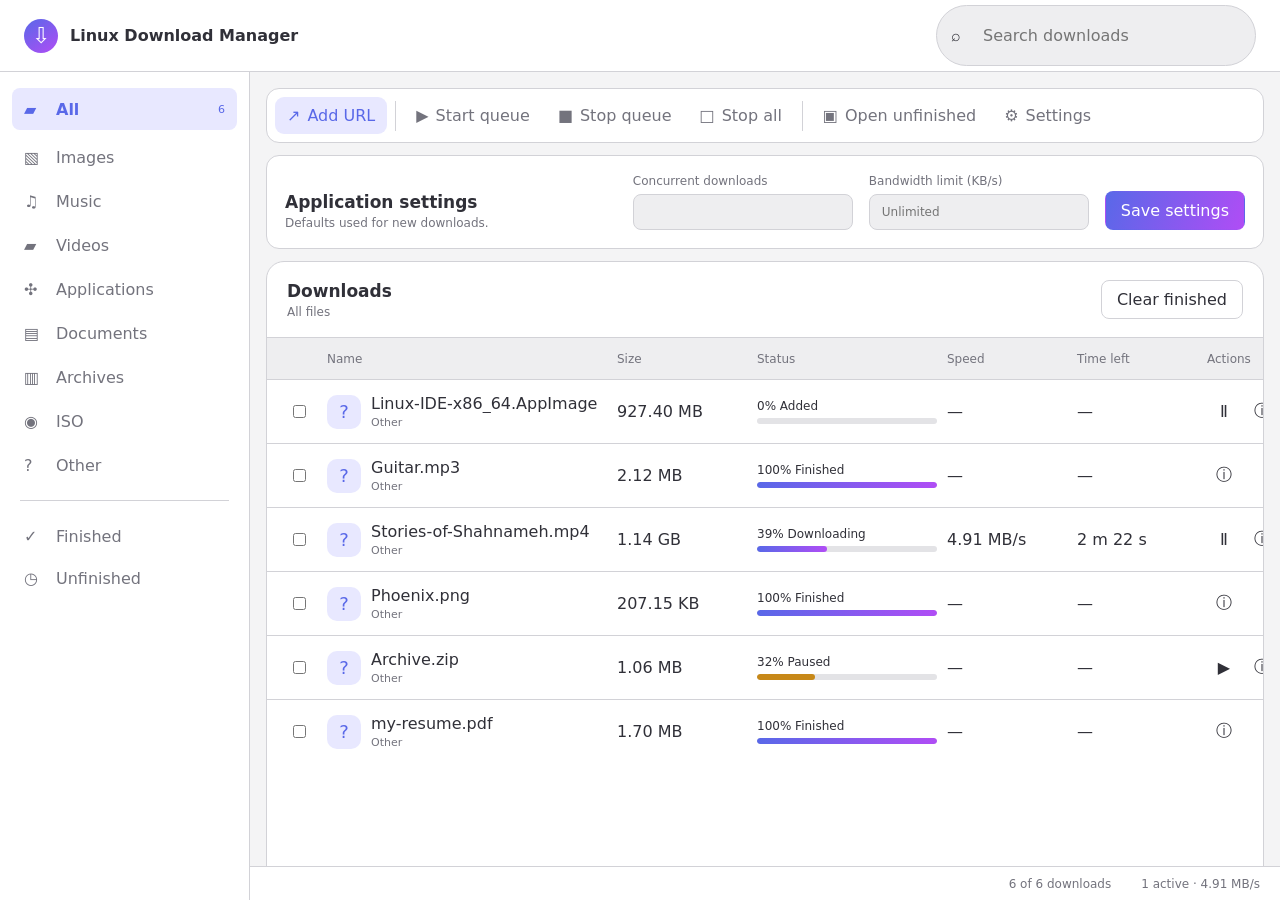
==== commit a0a4f48c: "Linux Download Manager Custom - Full recovered source and UI" ====
--- a/ui/index.html
+++ b/ui/index.html
@@ -1,467 +1,69 @@
-<!DOCTYPE html>
+<!doctype html>
 <html lang="en">
 <head>
-    <meta charset="UTF-8">
-    <meta name="viewport" content="width=device-width, initial-scale=1.0">
-    <title>Linux Download Manager</title>
-    <link rel="stylesheet" href="styles.css">
+  <meta charset="UTF-8">
+  <meta name="viewport" content="width=device-width,initial-scale=1">
+  <title>Linux Download Manager</title>
+  <link rel="stylesheet" href="styles.css">
 </head>
-<body>
-    <div class="app-layout">
-        <!-- Top Navigation Bar -->
-        <header class="topbar">
-            <div class="topbar-brand">
-                <div class="brand-icon">
-                    <svg viewBox="0 0 24 24" fill="none" stroke="currentColor" stroke-width="2.5" stroke-linecap="round" stroke-linejoin="round">
-                        <path d="M21 15v4a2 2 0 0 1-2 2H5a2 2 0 0 1-2-2v-4"></path>
-                        <polyline points="7 10 12 15 17 10"></polyline>
-                        <line x1="12" y1="15" x2="12" y2="3"></line>
-                    </svg>
-                </div>
-                <div class="brand-info">
-                    <div class="brand-title">Linux Download Manager</div>
-                    <div class="brand-subtitle">High Performance Downloader</div>
-                </div>
-            </div>
+<body class="main-page">
+  <div class="app-shell">
+    <header class="titlebar">
+      <div class="brand"><span class="brand-mark">⇩</span><strong>Linux Download Manager</strong></div>
+      <label class="search"><span>⌕</span><input id="search-input" type="search" placeholder="Search downloads" aria-label="Search downloads"></label>
+    </header>
 
-            <!-- Global Live Speed & Queue Ticker -->
-            <div class="topbar-metrics">
-                <div class="metric-pill" id="global-speed-pill" title="Total current download speed">
-                    <span class="speed-pulse" id="speed-pulse"></span>
-                    <svg class="metric-icon" viewBox="0 0 24 24" fill="none" stroke="currentColor" stroke-width="2" stroke-linecap="round" stroke-linejoin="round">
-                        <polygon points="13 2 3 14 12 14 11 22 21 10 12 10 13 2"></polygon>
-                    </svg>
-                    <span class="metric-value" id="global-speed">0.0 KB/s</span>
-                </div>
-                <div class="metric-pill metric-pill-subtle" id="global-queue-pill" title="Active transfers and queued jobs">
-                    <svg class="metric-icon" viewBox="0 0 24 24" fill="none" stroke="currentColor" stroke-width="2" stroke-linecap="round" stroke-linejoin="round">
-                        <circle cx="12" cy="12" r="10"></circle>
-                        <polyline points="12 6 12 12 16 14"></polyline>
-                    </svg>
-                    <span class="metric-value" id="global-queue-status">Idle</span>
-                </div>
-            </div>
+    <aside class="sidebar" aria-label="Download categories">
+      <button class="category active" data-filter="all"><span>▰</span><strong>All</strong><em id="count-all">0</em></button>
+      <div class="category-group" id="category-list">
+        <button class="category" data-filter="image"><span>▧</span>Images</button>
+        <button class="category" data-filter="music"><span>♫</span>Music</button>
+        <button class="category" data-filter="video"><span>▰</span>Videos</button>
+        <button class="category" data-filter="apps"><span>✣</span>Applications</button>
+        <button class="category" data-filter="document"><span>▤</span>Documents</button>
+        <button class="category" data-filter="compressed"><span>▥</span>Archives</button>
+        <button class="category" data-filter="iso"><span>◉</span>ISO</button>
+        <button class="category" data-filter="other"><span>?</span>Other</button>
+      </div>
+      <div class="sidebar-divider"></div>
+      <button class="category" data-filter="finished"><span>✓</span>Finished</button>
+      <button class="category" data-filter="unfinished"><span>◷</span>Unfinished</button>
+    </aside>
 
-            <!-- Header Actions -->
-            <div class="topbar-actions">
-                <button id="btn-new-download" class="btn btn-primary" title="New Download (Ctrl+N)">
-                    <svg viewBox="0 0 24 24" fill="none" stroke="currentColor" stroke-width="2.5" stroke-linecap="round" stroke-linejoin="round">
-                        <line x1="12" y1="5" x2="12" y2="19"></line>
-                        <line x1="5" y1="12" x2="19" y2="12"></line>
-                    </svg>
-                    <span>New Download</span>
-                    <span class="kbd-badge">Ctrl+N</span>
-                </button>
-                <button id="btn-pause-all" class="btn btn-secondary btn-icon-text" title="Pause or resume all active downloads">
-                    <svg id="icon-pause-all" viewBox="0 0 24 24" fill="none" stroke="currentColor" stroke-width="2" stroke-linecap="round" stroke-linejoin="round">
-                        <rect x="6" y="4" width="4" height="16"></rect>
-                        <rect x="14" y="4" width="4" height="16"></rect>
-                    </svg>
-                    <span id="label-pause-all">Pause All</span>
-                </button>
-                <button id="btn-open-settings" class="btn btn-ghost btn-icon-only" title="Settings">
-                    <svg viewBox="0 0 24 24" fill="none" stroke="currentColor" stroke-width="2" stroke-linecap="round" stroke-linejoin="round">
-                        <circle cx="12" cy="12" r="3"></circle>
-                        <path d="M19.4 15a1.65 1.65 0 0 0 .33 1.82l.06.06a2 2 0 0 1 0 2.83 2 2 0 0 1-2.83 0l-.06-.06a1.65 1.65 0 0 0-1.82-.33 1.65 1.65 0 0 0-1 1.51V21a2 2 0 0 1-2 2 2 2 0 0 1-2-2v-.09A1.65 1.65 0 0 0 9 19.4a1.65 1.65 0 0 0-1.82.33l-.06.06a2 2 0 0 1-2.83 0 2 2 0 0 1 0-2.83l.06-.06a1.65 1.65 0 0 0 .33-1.82 1.65 1.65 0 0 0-1.51-1H3a2 2 0 0 1-2-2 2 2 0 0 1 2-2h.09A1.65 1.65 0 0 0 4.6 9a1.65 1.65 0 0 0-.33-1.82l-.06-.06a2 2 0 0 1 0-2.83 2 2 0 0 1 2.83 0l.06.06a1.65 1.65 0 0 0 1.82.33H9a1.65 1.65 0 0 0 1-1.51V3a2 2 0 0 1 2-2 2 2 0 0 1 2 2v.09a1.65 1.65 0 0 0 1 1.51 1.65 1.65 0 0 0 1.82-.33l.06-.06a2 2 0 0 1 2.83 0 2 2 0 0 1 0 2.83l-.06.06a1.65 1.65 0 0 0-.33 1.82V9a1.65 1.65 0 0 0 1.51 1H21a2 2 0 0 1 2 2 2 2 0 0 1-2 2h-.09a1.65 1.65 0 0 0-1.51 1z"></path>
-                    </svg>
-                </button>
-            </div>
-        </header>
+    <main class="workspace">
+      <nav class="toolbar" aria-label="Download actions">
+        <button id="add-url" class="tool primary"><span>↗</span>Add URL</button>
+        <span class="tool-separator"></span>
+        <button id="start-queue" class="tool"><span>▶</span>Start queue</button>
+        <button id="stop-queue" class="tool"><span>■</span>Stop queue</button>
+        <button id="stop-all" class="tool"><span>□</span>Stop all</button>
+        <span class="tool-separator"></span>
+        <button id="open-queues" class="tool"><span>▣</span>Open unfinished</button>
+        <button id="toggle-settings" class="tool"><span>⚙</span>Settings</button>
+      </nav>
 
-        <!-- Main Body: Sidebar + Download List Area -->
-        <div class="app-body">
-            <!-- Sidebar Navigation -->
-            <aside class="sidebar">
-                <div class="sidebar-section">
-                    <div class="sidebar-section-title">Status</div>
-                    <nav class="sidebar-nav">
-                        <button class="nav-item active" data-filter="all">
-                            <svg class="nav-icon" viewBox="0 0 24 24" fill="none" stroke="currentColor" stroke-width="2" stroke-linecap="round" stroke-linejoin="round">
-                                <rect x="3" y="3" width="7" height="7"></rect>
-                                <rect x="14" y="3" width="7" height="7"></rect>
-                                <rect x="14" y="14" width="7" height="7"></rect>
-                                <rect x="3" y="14" width="7" height="7"></rect>
-                            </svg>
-                            <span class="nav-label">All Downloads</span>
-                            <span class="badge" id="count-all">0</span>
-                        </button>
-                        <button class="nav-item" data-filter="in_progress">
-                            <span class="status-dot status-dot-active"></span>
-                            <span class="nav-label">Downloading</span>
-                            <span class="badge badge-active" id="count-in_progress">0</span>
-                        </button>
-                        <button class="nav-item" data-filter="queued">
-                            <svg class="nav-icon" viewBox="0 0 24 24" fill="none" stroke="currentColor" stroke-width="2" stroke-linecap="round" stroke-linejoin="round">
-                                <circle cx="12" cy="12" r="10"></circle>
-                                <polyline points="12 6 12 12 16 14"></polyline>
-                            </svg>
-                            <span class="nav-label">Queued</span>
-                            <span class="badge" id="count-queued">0</span>
-                        </button>
-                        <button class="nav-item" data-filter="paused">
-                            <svg class="nav-icon" viewBox="0 0 24 24" fill="none" stroke="currentColor" stroke-width="2" stroke-linecap="round" stroke-linejoin="round">
-                                <circle cx="12" cy="12" r="10"></circle>
-                                <line x1="10" y1="15" x2="10" y2="9"></line>
-                                <line x1="14" y1="15" x2="14" y2="9"></line>
-                            </svg>
-                            <span class="nav-label">Paused</span>
-                            <span class="badge" id="count-paused">0</span>
-                        </button>
-                        <button class="nav-item" data-filter="completed">
-                            <svg class="nav-icon" viewBox="0 0 24 24" fill="none" stroke="currentColor" stroke-width="2" stroke-linecap="round" stroke-linejoin="round">
-                                <path d="M22 11.08V12a10 10 0 1 1-5.93-9.14"></path>
-                                <polyline points="22 4 12 14.01 9 11.01"></polyline>
-                            </svg>
-                            <span class="nav-label">Completed</span>
-                            <span class="badge badge-success" id="count-completed">0</span>
-                        </button>
-                        <button class="nav-item" data-filter="failed">
-                            <svg class="nav-icon" viewBox="0 0 24 24" fill="none" stroke="currentColor" stroke-width="2" stroke-linecap="round" stroke-linejoin="round">
-                                <circle cx="12" cy="12" r="10"></circle>
-                                <line x1="12" y1="8" x2="12" y2="12"></line>
-                                <line x1="12" y1="16" x2="12.01" y2="16"></line>
-                            </svg>
-                            <span class="nav-label">Failed</span>
-                            <span class="badge badge-danger" id="count-failed">0</span>
-                        </button>
-                    </nav>
-                </div>
+      <section id="settings-panel" class="settings-panel" hidden aria-labelledby="settings-heading">
+        <div><h2 id="settings-heading">Application settings</h2><p>Defaults used for new downloads.</p></div>
+        <label>Concurrent downloads<input id="settings-max-concurrent" type="number" min="1" max="10"></label>
+        <label>Bandwidth limit (KB/s)<input id="settings-bandwidth-limit" type="number" min="0" placeholder="Unlimited"></label>
+        <button id="save-settings" class="button primary">Save settings</button>
+      </section>
 
-                <div class="sidebar-section">
-                    <div class="sidebar-section-title">Categories</div>
-                    <nav class="sidebar-nav">
-                        <button class="nav-item" data-category="video">
-                            <svg class="nav-icon cat-icon cat-video" viewBox="0 0 24 24" fill="none" stroke="currentColor" stroke-width="2" stroke-linecap="round" stroke-linejoin="round">
-                                <polygon points="23 7 16 12 23 17 23 7"></polygon>
-                                <rect x="1" y="5" width="15" height="14" rx="2" ry="2"></rect>
-                            </svg>
-                            <span class="nav-label">Videos</span>
-                            <span class="badge" id="cat-video">0</span>
-                        </button>
-                        <button class="nav-item" data-category="audio">
-                            <svg class="nav-icon cat-icon cat-audio" viewBox="0 0 24 24" fill="none" stroke="currentColor" stroke-width="2" stroke-linecap="round" stroke-linejoin="round">
-                                <path d="M9 18V5l12-2v13"></path>
-                                <circle cx="6" cy="18" r="3"></circle>
-                                <circle cx="18" cy="16" r="3"></circle>
-                            </svg>
-                            <span class="nav-label">Music & Audio</span>
-                            <span class="badge" id="cat-audio">0</span>
-                        </button>
-                        <button class="nav-item" data-category="archive">
-                            <svg class="nav-icon cat-icon cat-archive" viewBox="0 0 24 24" fill="none" stroke="currentColor" stroke-width="2" stroke-linecap="round" stroke-linejoin="round">
-                                <path d="M21 8v13H3V8"></path>
-                                <path d="M1 3h22v5H1z"></path>
-                                <line x1="10" y1="12" x2="14" y2="12"></line>
-                            </svg>
-                            <span class="nav-label">Archives & Apps</span>
-                            <span class="badge" id="cat-archive">0</span>
-                        </button>
-                        <button class="nav-item" data-category="document">
-                            <svg class="nav-icon cat-icon cat-document" viewBox="0 0 24 24" fill="none" stroke="currentColor" stroke-width="2" stroke-linecap="round" stroke-linejoin="round">
-                                <path d="M14 2H6a2 2 0 0 0-2 2v16a2 2 0 0 0 2 2h12a2 2 0 0 0 2-2V8z"></path>
-                                <polyline points="14 2 14 8 20 8"></polyline>
-                                <line x1="16" y1="13" x2="8" y2="13"></line>
-                                <line x1="16" y1="17" x2="8" y2="17"></line>
-                            </svg>
-                            <span class="nav-label">Documents</span>
-                            <span class="badge" id="cat-document">0</span>
-                        </button>
-                        <button class="nav-item" data-category="image">
-                            <svg class="nav-icon cat-icon cat-image" viewBox="0 0 24 24" fill="none" stroke="currentColor" stroke-width="2" stroke-linecap="round" stroke-linejoin="round">
-                                <rect x="3" y="3" width="18" height="18" rx="2" ry="2"></rect>
-                                <circle cx="8.5" cy="8.5" r="1.5"></circle>
-                                <polyline points="21 15 16 10 5 21"></polyline>
-                            </svg>
-                            <span class="nav-label">Images</span>
-                            <span class="badge" id="cat-image">0</span>
-                        </button>
-                    </nav>
-                </div>
+      <section class="download-surface" aria-labelledby="downloads-heading">
+        <div class="table-caption"><div><h1 id="downloads-heading">Downloads</h1><p id="view-description">All files</p></div><button id="clear-completed" class="button quiet">Clear finished</button></div>
+        <div id="notice" class="notice" hidden role="status"></div>
+        <div class="download-table" role="table" aria-label="Downloads">
+          <div class="download-row table-head" role="row">
+            <span></span><span>Name</span><span>Size</span><span>Status</span><span>Speed</span><span>Time left</span><span>Actions</span>
+          </div>
+          <div id="download-rows" class="table-body"></div>
+        </div>
+        <div id="empty-state" class="empty-state" hidden><span>⇩</span><h2>No downloads here</h2><p>Add a URL or choose another category.</p><button class="button primary" data-open-add>Add download</button></div>
+      </section>
+    </main>
 
-                <!-- Storage quick link at bottom of sidebar -->
-                <div class="sidebar-footer">
-                    <div class="storage-info">
-                        <div class="storage-label">Default Folder</div>
-                        <div class="storage-path" id="sidebar-download-dir" title="Click to open download folder">~/Downloads</div>
-                    </div>
-                    <button id="sidebar-open-folder-btn" class="btn btn-ghost btn-icon-only btn-sm" title="Open Download Folder">
-                        <svg viewBox="0 0 24 24" fill="none" stroke="currentColor" stroke-width="2" stroke-linecap="round" stroke-linejoin="round">
-                            <path d="M22 19a2 2 0 0 1-2 2H4a2 2 0 0 1-2-2V5a2 2 0 0 1 2-2h5l2 3h9a2 2 0 0 1 2 2z"></path>
-                        </svg>
-                    </button>
-                </div>
-            </aside>
-
-            <!-- Main Content Area -->
-            <main class="content-area">
-                <!-- Toolbar: Search, Sort, Clear -->
-                <div class="content-toolbar">
-                    <div class="search-box">
-                        <svg class="search-icon" viewBox="0 0 24 24" fill="none" stroke="currentColor" stroke-width="2" stroke-linecap="round" stroke-linejoin="round">
-                            <circle cx="11" cy="11" r="8"></circle>
-                            <line x1="21" y1="21" x2="16.65" y2="16.65"></line>
-                        </svg>
-                        <input type="text" id="search-input" placeholder="Search downloads by name or URL… (Ctrl+F)" autocomplete="off">
-                        <button id="search-clear-btn" class="search-clear" hidden title="Clear search">×</button>
-                    </div>
-
-                    <div class="toolbar-controls">
-                        <div class="sort-selector">
-                            <label for="sort-select">Sort by:</label>
-                            <select id="sort-select" class="select-dropdown">
-                                <option value="newest">Newest first</option>
-                                <option value="oldest">Oldest first</option>
-                                <option value="name">Name (A-Z)</option>
-                                <option value="size">Size (Largest)</option>
-                            </select>
-                        </div>
-                        <button id="clear-completed-btn" class="btn btn-secondary btn-sm" title="Remove all completed or failed items from the list">
-                            <svg viewBox="0 0 24 24" fill="none" stroke="currentColor" stroke-width="2" stroke-linecap="round" stroke-linejoin="round">
-                                <polyline points="3 6 5 6 21 6"></polyline>
-                                <path d="M19 6v14a2 2 0 0 1-2 2H7a2 2 0 0 1-2-2V6m3 0V4a2 2 0 0 1 2-2h4a2 2 0 0 1 2 2v2"></path>
-                            </svg>
-                            <span>Clear Finished</span>
-                        </button>
-                    </div>
-                </div>
-
-                <!-- Downloads List Container -->
-                <div id="downloads-container" class="downloads-container">
-                    <!-- Populated dynamically via JS -->
-                </div>
-            </main>
-        </div>
-    </div>
-
-    <!-- NEW DOWNLOAD MODAL -->
-    <div id="new-download-modal" class="modal-backdrop" hidden>
-        <div class="modal-window">
-            <div class="modal-header">
-                <div class="modal-title-group">
-                    <div class="modal-icon-badge">
-                        <svg viewBox="0 0 24 24" fill="none" stroke="currentColor" stroke-width="2.5" stroke-linecap="round" stroke-linejoin="round">
-                            <path d="M21 15v4a2 2 0 0 1-2 2H5a2 2 0 0 1-2-2v-4"></path>
-                            <polyline points="7 10 12 15 17 10"></polyline>
-                            <line x1="12" y1="15" x2="12" y2="3"></line>
-                        </svg>
-                    </div>
-                    <div>
-                        <h2 class="modal-title">New Download</h2>
-                        <div class="modal-subtitle">Paste a direct file URL, media link, or YouTube/Reddit stream</div>
-                    </div>
-                </div>
-                <button id="modal-close-btn" class="btn btn-ghost btn-icon-only" title="Close (Esc)">✕</button>
-            </div>
-
-            <div class="modal-body">
-                <!-- URL Input Group -->
-                <div class="form-group">
-                    <label for="url-input" class="form-label">Download URL</label>
-                    <div class="url-input-container">
-                        <input type="text" id="url-input" class="input-text" placeholder="https://example.com/file.zip" autofocus>
-                        <button id="paste-clipboard-btn" class="btn btn-secondary btn-sm" title="Paste from clipboard">
-                            <svg viewBox="0 0 24 24" fill="none" stroke="currentColor" stroke-width="2" stroke-linecap="round" stroke-linejoin="round">
-                                <path d="M16 4h2a2 2 0 0 1 2 2v14a2 2 0 0 1-2 2H6a2 2 0 0 1-2-2V6a2 2 0 0 1 2-2h2"></path>
-                                <rect x="8" y="2" width="8" height="4" rx="1" ry="1"></rect>
-                            </svg>
-                            <span>Paste</span>
-                        </button>
-                        <button id="inspect-btn" class="btn btn-secondary btn-sm">Inspect</button>
-                    </div>
-                </div>
-
-                <!-- Metadata Preview Card (Revealed upon inspection or typing) -->
-                <div id="metadata-panel" class="metadata-card" hidden>
-                    <div class="metadata-header">
-                        <span class="meta-card-title">File Details</span>
-                        <span id="meta-resumable-badge" class="meta-tag">Resumable: Yes</span>
-                    </div>
-                    <div class="metadata-row">
-                        <div class="meta-field">
-                            <label class="meta-field-label">Save As (File Name)</label>
-                            <input type="text" id="custom-filename-input" class="input-text" placeholder="File name">
-                        </div>
-                    </div>
-                    <div class="metadata-grid">
-                        <div class="meta-stat">
-                            <span class="meta-stat-label">File Size</span>
-                            <span class="meta-stat-value" id="meta-size">—</span>
-                        </div>
-                        <div class="meta-stat">
-                            <span class="meta-stat-label">Content Type</span>
-                            <span class="meta-stat-value" id="meta-type">—</span>
-                        </div>
-                        <div class="meta-stat">
-                            <span class="meta-stat-label">Server Resume</span>
-                            <span class="meta-stat-value" id="meta-resumable">—</span>
-                        </div>
-                    </div>
-                </div>
-
-                <!-- Destination Folder -->
-                <div class="form-group">
-                    <label for="save-dir-input" class="form-label">Save Folder</label>
-                    <div class="folder-picker-group">
-                        <input type="text" id="save-dir-input" class="input-text" placeholder="Default folder">
-                        <button id="pick-dir-btn" class="btn btn-secondary">
-                            <svg viewBox="0 0 24 24" fill="none" stroke="currentColor" stroke-width="2" stroke-linecap="round" stroke-linejoin="round">
-                                <path d="M22 19a2 2 0 0 1-2 2H4a2 2 0 0 1-2-2V5a2 2 0 0 1 2-2h5l2 3h9a2 2 0 0 1 2 2z"></path>
-                            </svg>
-                            <span>Browse…</span>
-                        </button>
-                    </div>
-                </div>
-
-                <!-- Collapsible Advanced Options -->
-                <details class="advanced-accordion" id="advanced-accordion">
-                    <summary class="accordion-summary">
-                        <svg class="chevron-icon" viewBox="0 0 24 24" fill="none" stroke="currentColor" stroke-width="2" stroke-linecap="round" stroke-linejoin="round">
-                            <polyline points="9 18 15 12 9 6"></polyline>
-                        </svg>
-                        <span>Advanced Options (Checksum, Speed limit, Schedule)</span>
-                    </summary>
-                    <div class="accordion-content">
-                        <div class="form-row">
-                            <div class="form-group flex-2">
-                                <label for="checksum-input" class="form-label">SHA-256 Checksum (Optional)</label>
-                                <input type="text" id="checksum-input" class="input-text mono" placeholder="e.g. 8a2f5c1d… for auto-verification">
-                            </div>
-                            <div class="form-group flex-1">
-                                <label for="bandwidth-input" class="form-label">Speed Limit (KB/s)</label>
-                                <input type="number" id="bandwidth-input" class="input-text" min="0" placeholder="0 = unlimited">
-                            </div>
-                        </div>
-                        <div class="form-group">
-                            <label for="schedule-input" class="form-label">Schedule Start</label>
-                            <input type="datetime-local" id="schedule-input" class="input-text">
-                        </div>
-                    </div>
-                </details>
-            </div>
-
-            <div class="modal-footer">
-                <button id="modal-cancel-btn" class="btn btn-ghost">Cancel</button>
-                <button id="start-btn" class="btn btn-primary btn-cta">
-                    <svg viewBox="0 0 24 24" fill="none" stroke="currentColor" stroke-width="2.5" stroke-linecap="round" stroke-linejoin="round">
-                        <polyline points="7 10 12 15 17 10"></polyline>
-                        <line x1="12" y1="15" x2="12" y2="3"></line>
-                    </svg>
-                    <span>Start Download</span>
-                </button>
-            </div>
-        </div>
-    </div>
-
-    <!-- SETTINGS MODAL -->
-    <div id="settings-modal" class="modal-backdrop" hidden>
-        <div class="modal-window">
-            <div class="modal-header">
-                <div class="modal-title-group">
-                    <div class="modal-icon-badge">
-                        <svg viewBox="0 0 24 24" fill="none" stroke="currentColor" stroke-width="2" stroke-linecap="round" stroke-linejoin="round">
-                            <circle cx="12" cy="12" r="3"></circle>
-                            <path d="M19.4 15a1.65 1.65 0 0 0 .33 1.82l.06.06a2 2 0 0 1 0 2.83 2 2 0 0 1-2.83 0l-.06-.06a1.65 1.65 0 0 0-1.82-.33 1.65 1.65 0 0 0-1 1.51V21a2 2 0 0 1-2 2 2 2 0 0 1-2-2v-.09A1.65 1.65 0 0 0 9 19.4a1.65 1.65 0 0 0-1.82.33l-.06.06a2 2 0 0 1-2.83 0 2 2 0 0 1 0-2.83l.06-.06a1.65 1.65 0 0 0 .33-1.82 1.65 1.65 0 0 0-1.51-1H3a2 2 0 0 1-2-2 2 2 0 0 1 2-2h.09A1.65 1.65 0 0 0 4.6 9a1.65 1.65 0 0 0-.33-1.82l-.06-.06a2 2 0 0 1 0-2.83 2 2 0 0 1 2.83 0l.06.06a1.65 1.65 0 0 0 1.82.33H9a1.65 1.65 0 0 0 1-1.51V3a2 2 0 0 1 2-2 2 2 0 0 1 2 2v.09a1.65 1.65 0 0 0 1 1.51 1.65 1.65 0 0 0 1.82-.33l.06-.06a2 2 0 0 1 2.83 0 2 2 0 0 1 0 2.83l-.06.06a1.65 1.65 0 0 0-.33 1.82V9a1.65 1.65 0 0 0 1.51 1H21a2 2 0 0 1 2 2 2 2 0 0 1-2 2h-.09a1.65 1.65 0 0 0-1.51 1z"></path>
-                        </svg>
-                    </div>
-                    <div>
-                        <h2 class="modal-title">Settings</h2>
-                        <div class="modal-subtitle">Configure application defaults and browser integration</div>
-                    </div>
-                </div>
-                <button id="settings-close-btn" class="btn btn-ghost btn-icon-only">✕</button>
-            </div>
-
-            <div class="modal-body">
-                <div class="settings-card">
-                    <div class="settings-card-title">General Download Settings</div>
-
-                    <div class="setting-item">
-                        <div class="setting-text">
-                            <div class="setting-name">Default Download Folder</div>
-                            <div class="setting-desc">Files will be saved here unless specified otherwise</div>
-                        </div>
-                        <div class="folder-picker-group">
-                            <span class="setting-path mono" id="settings-download-dir">~/Downloads</span>
-                            <button id="settings-browse-btn" class="btn btn-secondary btn-sm">Browse…</button>
-                        </div>
-                    </div>
-
-                    <div class="setting-item">
-                        <div class="setting-text">
-                            <div class="setting-name">Max Concurrent Downloads</div>
-                            <div class="setting-desc">Number of files downloaded at the same time</div>
-                        </div>
-                        <div class="stepper-input">
-                            <input type="range" id="settings-max-concurrent" min="1" max="10" value="3">
-                            <span class="range-value" id="concurrent-display">3</span>
-                        </div>
-                    </div>
-
-                    <div class="setting-item">
-                        <div class="setting-text">
-                            <div class="setting-name">Default Bandwidth Limit</div>
-                            <div class="setting-desc">Global speed cap per download in KB/s (0 = unlimited)</div>
-                        </div>
-                        <input type="number" id="settings-bandwidth-limit" class="input-text input-compact" min="0" placeholder="0">
-                    </div>
-                </div>
-
-                <div class="settings-card">
-                    <div class="settings-card-title">Browser Extension</div>
-                    <div class="setting-item">
-                        <div class="setting-text">
-                            <div class="setting-name">Chromium Extension Folder</div>
-                            <div class="setting-desc">Load unpacked from Chrome/Brave <code>chrome://extensions</code></div>
-                        </div>
-                        <div class="btn-group">
-                            <button id="btn-open-ext-folder" class="btn btn-secondary btn-sm">Open Folder</button>
-                        </div>
-                    </div>
-                </div>
-            </div>
-
-            <div class="modal-footer">
-                <button id="settings-cancel-btn" class="btn btn-ghost">Cancel</button>
-                <button id="save-settings" class="btn btn-primary">Save Settings</button>
-            </div>
-        </div>
-    </div>
-
-    <!-- DELETE CONFIRMATION MODAL -->
-    <div id="delete-modal" class="modal-backdrop" hidden>
-        <div class="modal-window modal-window-sm">
-            <div class="modal-header">
-                <div class="modal-title-group">
-                    <div class="modal-icon-badge badge-danger">
-                        <svg viewBox="0 0 24 24" fill="none" stroke="currentColor" stroke-width="2" stroke-linecap="round" stroke-linejoin="round">
-                            <polyline points="3 6 5 6 21 6"></polyline>
-                            <path d="M19 6v14a2 2 0 0 1-2 2H7a2 2 0 0 1-2-2V6m3 0V4a2 2 0 0 1 2-2h4a2 2 0 0 1 2 2v2"></path>
-                        </svg>
-                    </div>
-                    <div>
-                        <h2 class="modal-title">Remove Download</h2>
-                        <div class="modal-subtitle">Choose whether to keep or remove the file from your computer</div>
-                    </div>
-                </div>
-                <button id="delete-modal-close-btn" class="btn btn-ghost btn-icon-only">✕</button>
-            </div>
-            <div class="modal-body">
-                <p class="delete-prompt">Remove <strong id="delete-item-name">item</strong> from the downloads list?</p>
-                <label class="checkbox-label">
-                    <input type="checkbox" id="delete-file-checkbox">
-                    <span>Also delete the downloaded file from disk</span>
-                </label>
-            </div>
-            <div class="modal-footer">
-                <button id="delete-cancel-btn" class="btn btn-ghost">Cancel</button>
-                <button id="delete-confirm-btn" class="btn btn-danger">Remove</button>
-            </div>
-        </div>
-    </div>
-
-    <!-- TOAST NOTIFICATION CONTAINER -->
-    <div id="toast-container" class="toast-container"></div>
-
-    <script src="main.js"></script>
+    <footer class="statusbar"><span id="selection-summary">0 downloads</span><span id="queue-summary">Idle</span></footer>
+  </div>
+  <script type="module" src="main.js"></script>
 </body>
 </html>
--- a/ui/styles.css
+++ b/ui/styles.css
@@ -1,1221 +1,15 @@
-/* ==========================================================================
-   Linux Download Manager — Clean & Minimal Design System
-   ========================================================================== */
+:root{color-scheme:light dark;--bg:#f4f4f5;--surface:#fff;--surface-2:#eeeef0;--surface-3:#e3e3e6;--text:#303038;--muted:#73737d;--border:#d2d2d7;--accent:#5968e8;--accent-2:#b04df5;--accent-soft:#e8e8ff;--danger:#c83f4d;--warning:#c78818;--success:#2b9a61;--shadow:0 18px 55px rgba(25,25,35,.16);--radius-sm:8px;--radius:13px;--radius-lg:18px;--row:64px;--focus:0 0 0 3px color-mix(in srgb,var(--accent) 28%,transparent)}
+@media(prefers-color-scheme:dark){:root{--bg:#121318;--surface:#1a1b21;--surface-2:#22242c;--surface-3:#2c2e37;--text:#ededf1;--muted:#a6a6b0;--border:#343640;--accent:#7d8cff;--accent-2:#c06afa;--accent-soft:#292b4a;--danger:#ff7684;--warning:#f1bd55;--success:#65d49a;--shadow:0 20px 70px rgba(0,0,0,.4)}}
+*{box-sizing:border-box}html,body{margin:0;min-width:100%;min-height:100%;font-family:Inter,"Noto Sans",system-ui,sans-serif;background:var(--bg);color:var(--text)}button,input{font:inherit;color:inherit}button{cursor:pointer}.app-shell{height:100vh;display:grid;grid-template:72px 1fr 34px/250px 1fr;grid-template-areas:"title title" "side main" "side status";overflow:hidden}.titlebar{grid-area:title;display:flex;align-items:center;justify-content:space-between;padding:0 24px;border-bottom:1px solid var(--border);background:var(--surface)}.brand{display:flex;align-items:center;gap:12px;font-size:16px}.brand-mark{display:grid;place-items:center;width:34px;height:34px;border-radius:50%;font-size:22px;color:#fff;background:linear-gradient(145deg,var(--accent),var(--accent-2))}.search{width:min(320px,30vw);display:flex;gap:10px;align-items:center;padding:10px 14px;border:1px solid var(--border);border-radius:999px;background:var(--surface-2)}.search input{width:100%;border:0;outline:0;background:transparent}.sidebar{grid-area:side;padding:16px 12px;background:var(--surface);border-right:1px solid var(--border);overflow:auto}.category-group{display:grid;gap:2px;margin-top:6px}.category{width:100%;border:0;background:transparent;min-height:42px;padding:0 12px;border-radius:var(--radius-sm);display:grid;grid-template-columns:24px 1fr auto;align-items:center;gap:8px;text-align:left;color:var(--muted)}.category:hover{background:var(--surface-2);color:var(--text)}.category.active{background:var(--accent-soft);color:var(--accent)}.category em{font-size:11px;font-style:normal}.sidebar-divider{height:1px;background:var(--border);margin:14px 8px}.workspace{grid-area:main;overflow:auto;padding:16px}.toolbar{display:flex;align-items:center;gap:4px;padding:8px;border:1px solid var(--border);border-radius:var(--radius);background:var(--surface);position:sticky;top:0;z-index:3}.tool{display:flex;align-items:center;gap:7px;border:0;background:transparent;padding:9px 12px;border-radius:9px;color:var(--muted)}.tool:hover:not(:disabled){background:var(--surface-2);color:var(--text)}.tool.primary{background:var(--accent-soft);color:var(--accent)}.tool:disabled{opacity:.4;cursor:not-allowed}.tool-separator{width:1px;height:30px;background:var(--border);margin:0 4px}.settings-panel{display:grid;grid-template-columns:1fr repeat(2,minmax(170px,220px)) auto;gap:16px;align-items:end;margin-top:12px;padding:18px;border:1px solid var(--border);border-radius:var(--radius);background:var(--surface)}.settings-panel h2,.table-caption h1{margin:0;font-size:17px}.settings-panel p,.table-caption p{margin:4px 0 0;color:var(--muted);font-size:12px}.settings-panel label{display:grid;gap:6px;font-size:12px;color:var(--muted)}input{border:1px solid var(--border);background:var(--surface-2);border-radius:var(--radius-sm);padding:10px 12px;outline:0}input:focus,button:focus-visible{border-color:var(--accent);box-shadow:var(--focus);outline:0}.button{border:1px solid var(--border);background:var(--surface-2);padding:9px 15px;border-radius:var(--radius-sm)}.button:hover{filter:brightness(.98)}.button.primary{border-color:transparent;background:linear-gradient(110deg,var(--accent),var(--accent-2));color:white}.button.quiet{background:transparent}.button.danger{color:var(--danger)}.download-surface{margin-top:12px;border:1px solid var(--border);border-radius:var(--radius-lg);background:var(--surface);min-height:calc(100vh - 190px);overflow:hidden}.table-caption{display:flex;justify-content:space-between;align-items:center;padding:18px 20px}.download-table{overflow:auto}.download-row{display:grid;grid-template-columns:36px minmax(280px,2fr) 130px minmax(180px,1.2fr) 120px 120px 132px;min-width:1000px;align-items:center;gap:10px;padding:0 14px;border-top:1px solid var(--border);min-height:var(--row)}.table-head{min-height:42px;background:var(--surface-2);color:var(--muted);font-size:12px;position:sticky;top:0;z-index:2}.download-row.item:hover,.download-row.item.selected{background:var(--surface-2)}.file-cell{display:grid;grid-template-columns:34px 1fr;gap:10px;align-items:center;min-width:0}.file-icon{display:grid;place-items:center;width:34px;height:34px;border-radius:10px;background:var(--accent-soft);color:var(--accent);font-size:18px}.file-name{overflow:hidden;text-overflow:ellipsis;white-space:nowrap}.file-kind{font-size:11px;color:var(--muted);margin-top:3px;text-transform:capitalize}.status-cell{display:grid;gap:5px}.status-line{display:flex;justify-content:space-between;gap:6px;font-size:12px}.progress{height:6px;border-radius:99px;background:var(--surface-3);overflow:hidden}.progress>i{display:block;height:100%;border-radius:inherit;background:linear-gradient(90deg,var(--accent),var(--accent-2));transition:width .25s}.progress.paused>i{background:var(--warning)}.progress.failed>i{background:var(--danger)}.row-actions{display:flex;gap:4px}.icon-button{border:1px solid transparent;background:transparent;width:34px;height:34px;border-radius:9px}.icon-button:hover{background:var(--surface-3)}.notice{margin:0 18px 12px;padding:10px 12px;border-radius:9px;background:var(--accent-soft);color:var(--accent)}.notice[data-type=error]{background:color-mix(in srgb,var(--danger) 12%,transparent);color:var(--danger)}.empty-state{text-align:center;padding:70px 20px;color:var(--muted)}.empty-state>span{font-size:48px;color:var(--accent)}.empty-state h2{color:var(--text);margin-bottom:4px}.statusbar{grid-area:status;background:var(--surface);border-top:1px solid var(--border);display:flex;justify-content:flex-end;gap:30px;align-items:center;padding:0 20px;font-size:12px;color:var(--muted)}
+/* Row context menu — native-looking, uses the existing token set */
+.context-menu{position:fixed;z-index:50;min-width:196px;padding:5px;border:1px solid var(--border);border-radius:var(--radius-sm);background:var(--surface);box-shadow:var(--shadow);display:flex;flex-direction:column;gap:1px}
+.context-menu[hidden]{display:none}
+.context-menu button{border:0;background:transparent;text-align:left;padding:8px 12px;border-radius:6px;color:var(--text);font-size:13px}
+.context-menu button:hover{background:var(--accent-soft);color:var(--accent)}
+.context-menu button:focus-visible{background:var(--accent-soft);color:var(--accent);box-shadow:var(--focus);outline:0}
+.context-menu-separator{height:1px;margin:4px 8px;background:var(--border)}
 
-:root {
-    color-scheme: dark;
-    --font-sans: -apple-system, BlinkMacSystemFont, "Segoe UI", Roboto, "Helvetica Neue", Arial, sans-serif;
-    --font-mono: "SF Mono", "Fira Code", "Roboto Mono", Consolas, monospace;
-
-    /* Simplified Neutral Dark Palette */
-    --bg-base: #11141a;
-    --bg-sidebar: #161922;
-    --bg-card: #1c212c;
-    --bg-card-hover: #222836;
-    --bg-input: #141720;
-    --bg-elevated: #232a39;
-
-    /* Simple, Trustworthy Accent (Solid Blue) */
-    --accent: #2563eb;
-    --accent-hover: #1d4ed8;
-    --accent-subtle: rgba(37, 99, 235, 0.15);
-
-    /* Clean Semantic Status Colors */
-    --status-active: #3b82f6;
-    --status-active-bg: rgba(59, 130, 246, 0.12);
-    --status-success: #10b981;
-    --status-success-bg: rgba(16, 185, 129, 0.12);
-    --status-warning: #f59e0b;
-    --status-warning-bg: rgba(245, 158, 11, 0.12);
-    --status-danger: #ef4444;
-    --status-danger-bg: rgba(239, 68, 68, 0.12);
-    --status-queued: #94a3b8;
-    --status-queued-bg: rgba(148, 163, 184, 0.12);
-
-    /* Text Colors */
-    --text-main: #f1f5f9;
-    --text-muted: #94a3b8;
-    --text-dim: #64748b;
-
-    /* Borders & Geometry */
-    --border-color: rgba(255, 255, 255, 0.08);
-    --border-hover: rgba(255, 255, 255, 0.15);
-    --radius-sm: 6px;
-    --radius-md: 8px;
-    --radius-lg: 12px;
-
-    --shadow-card: 0 1px 3px rgba(0, 0, 0, 0.25);
-    --shadow-modal: 0 16px 40px rgba(0, 0, 0, 0.5);
-
-    --transition: 0.15s ease;
-}
-
-/* ==========================================================================
-   Base
-   ========================================================================== */
-
-* {
-    margin: 0;
-    padding: 0;
-    box-sizing: border-box;
-}
-
-body {
-    font-family: var(--font-sans);
-    background-color: var(--bg-base);
-    color: var(--text-main);
-    min-height: 100vh;
-    overflow: hidden;
-    user-select: none;
-    font-size: 13px;
-    line-height: 1.5;
-}
-
-input, button, select, textarea {
-    font-family: inherit;
-    font-size: inherit;
-    color: inherit;
-}
-
-/* Minimal Scrollbars */
-::-webkit-scrollbar {
-    width: 6px;
-    height: 6px;
-}
-::-webkit-scrollbar-track {
-    background: transparent;
-}
-::-webkit-scrollbar-thumb {
-    background: rgba(255, 255, 255, 0.12);
-    border-radius: 3px;
-}
-::-webkit-scrollbar-thumb:hover {
-    background: rgba(255, 255, 255, 0.2);
-}
-
-/* ==========================================================================
-   App Shell
-   ========================================================================== */
-
-.app-layout {
-    display: flex;
-    flex-direction: column;
-    height: 100vh;
-    background: var(--bg-base);
-}
-
-/* Topbar */
-.topbar {
-    display: flex;
-    align-items: center;
-    justify-content: space-between;
-    height: 56px;
-    padding: 0 18px;
-    background: var(--bg-sidebar);
-    border-bottom: 1px solid var(--border-color);
-    z-index: 10;
-    gap: 16px;
-}
-
-.topbar-brand {
-    display: flex;
-    align-items: center;
-    gap: 10px;
-}
-
-.brand-icon {
-    width: 32px;
-    height: 32px;
-    border-radius: var(--radius-sm);
-    background: var(--accent);
-    display: flex;
-    align-items: center;
-    justify-content: center;
-    color: #ffffff;
-    flex-shrink: 0;
-}
-
-.brand-icon svg {
-    width: 18px;
-    height: 18px;
-}
-
-.brand-info {
-    display: flex;
-    flex-direction: column;
-}
-
-.brand-title {
-    font-size: 13.5px;
-    font-weight: 600;
-    color: var(--text-main);
-    letter-spacing: -0.01em;
-}
-
-.brand-subtitle {
-    font-size: 11px;
-    color: var(--text-dim);
-}
-
-/* Speed / Status Pill */
-.topbar-metrics {
-    display: flex;
-    align-items: center;
-    gap: 8px;
-}
-
-.metric-pill {
-    display: flex;
-    align-items: center;
-    gap: 8px;
-    padding: 5px 12px;
-    border-radius: 16px;
-    background: var(--bg-card);
-    border: 1px solid var(--border-color);
-    font-family: var(--font-mono);
-    font-size: 11.5px;
-    color: var(--text-main);
-}
-
-.metric-pill-subtle {
-    color: var(--text-muted);
-}
-
-.metric-icon {
-    width: 13px;
-    height: 13px;
-    color: var(--accent);
-}
-
-.speed-pulse {
-    width: 6px;
-    height: 6px;
-    border-radius: 50%;
-    background: var(--text-dim);
-}
-
-.speed-pulse.active {
-    background: var(--status-success);
-    box-shadow: 0 0 6px var(--status-success);
-}
-
-.topbar-actions {
-    display: flex;
-    align-items: center;
-    gap: 8px;
-}
-
-/* ==========================================================================
-   Body & Sidebar
-   ========================================================================== */
-
-.app-body {
-    display: flex;
-    flex: 1;
-    overflow: hidden;
-}
-
-.sidebar {
-    width: 210px;
-    background: var(--bg-sidebar);
-    border-right: 1px solid var(--border-color);
-    display: flex;
-    flex-direction: column;
-    justify-content: space-between;
-    padding: 14px 10px;
-    overflow-y: auto;
-    flex-shrink: 0;
-}
-
-.sidebar-section {
-    margin-bottom: 18px;
-}
-
-.sidebar-section-title {
-    font-size: 10.5px;
-    font-weight: 600;
-    text-transform: uppercase;
-    letter-spacing: 0.05em;
-    color: var(--text-dim);
-    padding: 4px 10px 6px;
-}
-
-.sidebar-nav {
-    display: flex;
-    flex-direction: column;
-    gap: 2px;
-}
-
-.nav-item {
-    display: flex;
-    align-items: center;
-    gap: 9px;
-    width: 100%;
-    padding: 7px 10px;
-    border-radius: var(--radius-sm);
-    border: none;
-    background: transparent;
-    color: var(--text-muted);
-    font-weight: 500;
-    font-size: 12.5px;
-    cursor: pointer;
-    text-align: left;
-    transition: var(--transition);
-}
-
-.nav-item:hover {
-    background: rgba(255, 255, 255, 0.04);
-    color: var(--text-main);
-}
-
-.nav-item.active {
-    background: var(--accent-subtle);
-    color: #60a5fa;
-    font-weight: 600;
-}
-
-.nav-icon {
-    width: 15px;
-    height: 15px;
-    flex-shrink: 0;
-    opacity: 0.8;
-}
-
-.nav-item.active .nav-icon {
-    opacity: 1;
-    color: #60a5fa;
-}
-
-.nav-label {
-    flex: 1;
-    white-space: nowrap;
-    overflow: hidden;
-    text-overflow: ellipsis;
-}
-
-.badge {
-    padding: 1px 6px;
-    border-radius: 10px;
-    font-size: 10.5px;
-    font-family: var(--font-mono);
-    background: rgba(255, 255, 255, 0.06);
-    color: var(--text-dim);
-}
-
-.badge-active {
-    background: var(--accent-subtle);
-    color: #60a5fa;
-}
-
-.badge-success {
-    background: var(--status-success-bg);
-    color: var(--status-success);
-}
-
-.badge-danger {
-    background: var(--status-danger-bg);
-    color: var(--status-danger);
-}
-
-.status-dot {
-    width: 6px;
-    height: 6px;
-    border-radius: 50%;
-    background: var(--accent);
-}
-
-.status-dot-active {
-    background: #3b82f6;
-    box-shadow: 0 0 6px #3b82f6;
-}
-
-/* Sidebar Footer */
-.sidebar-footer {
-    padding: 10px 12px;
-    border-radius: var(--radius-sm);
-    background: var(--bg-card);
-    border: 1px solid var(--border-color);
-    display: flex;
-    align-items: center;
-    justify-content: space-between;
-    gap: 8px;
-}
-
-.storage-info {
-    overflow: hidden;
-}
-
-.storage-label {
-    font-size: 10px;
-    color: var(--text-dim);
-    text-transform: uppercase;
-    font-weight: 600;
-}
-
-.storage-path {
-    font-size: 11px;
-    font-family: var(--font-mono);
-    color: var(--text-muted);
-    white-space: nowrap;
-    overflow: hidden;
-    text-overflow: ellipsis;
-    cursor: pointer;
-}
-
-.storage-path:hover {
-    color: var(--text-main);
-}
-
-/* ==========================================================================
-   Content Area & Toolbar
-   ========================================================================== */
-
-.content-area {
-    flex: 1;
-    display: flex;
-    flex-direction: column;
-    overflow: hidden;
-    background: var(--bg-base);
-}
-
-.content-toolbar {
-    display: flex;
-    align-items: center;
-    justify-content: space-between;
-    padding: 12px 18px;
-    border-bottom: 1px solid var(--border-color);
-    gap: 14px;
-    background: var(--bg-base);
-}
-
-.search-box {
-    display: flex;
-    align-items: center;
-    position: relative;
-    flex: 1;
-    max-width: 420px;
-}
-
-.search-icon {
-    position: absolute;
-    left: 10px;
-    width: 14px;
-    height: 14px;
-    color: var(--text-dim);
-    pointer-events: none;
-}
-
-.search-box input {
-    width: 100%;
-    padding: 7px 30px 7px 32px;
-    border-radius: var(--radius-sm);
-    border: 1px solid var(--border-color);
-    background: var(--bg-card);
-    color: var(--text-main);
-    font-size: 12px;
-    outline: none;
-    transition: var(--transition);
-}
-
-.search-box input:focus {
-    border-color: var(--accent);
-    background: var(--bg-elevated);
-}
-
-.search-clear {
-    position: absolute;
-    right: 8px;
-    background: none;
-    border: none;
-    color: var(--text-dim);
-    font-size: 15px;
-    cursor: pointer;
-    line-height: 1;
-}
-
-.search-clear:hover {
-    color: var(--text-main);
-}
-
-.toolbar-controls {
-    display: flex;
-    align-items: center;
-    gap: 10px;
-}
-
-.sort-selector {
-    display: flex;
-    align-items: center;
-    gap: 6px;
-    font-size: 11.5px;
-    color: var(--text-dim);
-}
-
-.select-dropdown {
-    padding: 5px 8px;
-    border-radius: var(--radius-sm);
-    border: 1px solid var(--border-color);
-    background: var(--bg-card);
-    color: var(--text-main);
-    font-size: 11.5px;
-    outline: none;
-    cursor: pointer;
-    color-scheme: dark;
-}
-
-.select-dropdown option {
-    background: var(--bg-card);
-    color: var(--text-main);
-}
-
-.select-dropdown:focus {
-    border-color: var(--accent);
-}
-
-.downloads-container {
-    flex: 1;
-    overflow-y: auto;
-    padding: 14px 18px;
-    display: flex;
-    flex-direction: column;
-    gap: 8px;
-}
-
-/* ==========================================================================
-   Empty State
-   ========================================================================== */
-
-.empty-state {
-    display: flex;
-    flex-direction: column;
-    align-items: center;
-    justify-content: center;
-    text-align: center;
-    padding: 60px 20px;
-    margin: auto 0;
-}
-
-.empty-state-icon {
-    width: 52px;
-    height: 52px;
-    border-radius: var(--radius-md);
-    background: var(--bg-card);
-    display: flex;
-    align-items: center;
-    justify-content: center;
-    color: var(--text-dim);
-    margin-bottom: 14px;
-    border: 1px solid var(--border-color);
-}
-
-.empty-state-icon svg {
-    width: 24px;
-    height: 24px;
-}
-
-.empty-state-title {
-    font-size: 14px;
-    font-weight: 600;
-    color: var(--text-main);
-    margin-bottom: 4px;
-}
-
-.empty-state-desc {
-    font-size: 12px;
-    color: var(--text-dim);
-    max-width: 320px;
-    margin-bottom: 16px;
-}
-
-/* ==========================================================================
-   Download Card (Clean, Simple, High-Density)
-   ========================================================================== */
-
-.download-card {
-    background: var(--bg-card);
-    border: 1px solid var(--border-color);
-    border-radius: var(--radius-md);
-    padding: 12px 14px;
-    display: flex;
-    flex-direction: column;
-    gap: 8px;
-    transition: var(--transition);
-    box-shadow: var(--shadow-card);
-}
-
-.download-card:hover {
-    background: var(--bg-card-hover);
-    border-color: var(--border-hover);
-}
-
-.download-card.card-active {
-    border-color: rgba(59, 130, 246, 0.4);
-}
-
-.card-header {
-    display: flex;
-    align-items: center;
-    gap: 10px;
-}
-
-.file-type-icon {
-    width: 32px;
-    height: 32px;
-    border-radius: var(--radius-sm);
-    background: rgba(255, 255, 255, 0.04);
-    display: flex;
-    align-items: center;
-    justify-content: center;
-    flex-shrink: 0;
-    border: 1px solid var(--border-color);
-    color: var(--text-muted);
-}
-
-.file-type-icon svg {
-    width: 16px;
-    height: 16px;
-}
-
-.card-title-group {
-    flex: 1;
-    min-width: 0;
-    display: flex;
-    flex-direction: column;
-    gap: 2px;
-}
-
-.file-name-row {
-    display: flex;
-    align-items: center;
-    gap: 8px;
-}
-
-.file-name {
-    font-size: 13px;
-    font-weight: 600;
-    color: var(--text-main);
-    white-space: nowrap;
-    overflow: hidden;
-    text-overflow: ellipsis;
-    cursor: pointer;
-}
-
-.file-name:hover {
-    color: #60a5fa;
-}
-
-.domain-pill {
-    font-size: 10px;
-    color: var(--text-dim);
-    font-family: var(--font-mono);
-    background: rgba(255, 255, 255, 0.04);
-    padding: 1px 5px;
-    border-radius: 3px;
-}
-
-/* Status Badges */
-.status-pill {
-    font-size: 10.5px;
-    font-weight: 600;
-    text-transform: uppercase;
-    letter-spacing: 0.03em;
-    padding: 2px 8px;
-    border-radius: 4px;
-    display: flex;
-    align-items: center;
-    gap: 5px;
-    flex-shrink: 0;
-}
-
-.status-pill.status-in_progress {
-    background: var(--status-active-bg);
-    color: #60a5fa;
-}
-
-.status-pill.status-completed {
-    background: var(--status-success-bg);
-    color: var(--status-success);
-}
-
-.status-pill.status-paused {
-    background: var(--status-warning-bg);
-    color: var(--status-warning);
-}
-
-.status-pill.status-queued {
-    background: var(--status-queued-bg);
-    color: var(--status-queued);
-}
-
-.status-pill.status-failed {
-    background: var(--status-danger-bg);
-    color: var(--status-danger);
-}
-
-.status-pill.status-cancelled {
-    background: rgba(255, 255, 255, 0.05);
-    color: var(--text-dim);
-}
-
-/* Progress Bar */
-.progress-container {
-    display: flex;
-    flex-direction: column;
-    gap: 4px;
-}
-
-.progress-track {
-    height: 4px;
-    background: rgba(255, 255, 255, 0.07);
-    border-radius: 2px;
-    overflow: hidden;
-}
-
-.progress-fill {
-    height: 100%;
-    background: var(--accent);
-    border-radius: 2px;
-    transition: width 0.15s ease-out;
-}
-
-.card-active .progress-fill {
-    background: #3b82f6;
-}
-
-/* Card Footer */
-.card-footer {
-    display: flex;
-    align-items: center;
-    justify-content: space-between;
-    gap: 10px;
-}
-
-.card-metrics {
-    display: flex;
-    align-items: center;
-    gap: 7px;
-    font-size: 11.5px;
-    color: var(--text-muted);
-    font-family: var(--font-mono);
-    flex-wrap: wrap;
-}
-
-.metric-divider {
-    color: var(--border-color);
-    margin: 0 1px;
-}
-
-.metric-speed {
-    color: #38bdf8;
-    font-weight: 600;
-}
-
-.metric-eta {
-    color: #94a3b8;
-    font-weight: 500;
-}
-
-.metric-checksum {
-    font-size: 10.5px;
-}
-.metric-checksum.verified {
-    color: var(--status-success);
-}
-.metric-checksum.mismatch {
-    color: var(--status-danger);
-}
-
-.card-actions {
-    display: flex;
-    align-items: center;
-    gap: 5px;
-    margin-left: auto;
-}
-
-.card-error-box {
-    padding: 5px 8px;
-    border-radius: var(--radius-sm);
-    background: var(--status-danger-bg);
-    font-size: 11px;
-    color: #fca5a5;
-    word-break: break-all;
-}
-
-/* ==========================================================================
-   Buttons
-   ========================================================================== */
-
-.btn {
-    display: inline-flex;
-    align-items: center;
-    justify-content: center;
-    gap: 5px;
-    border: none;
-    border-radius: var(--radius-sm);
-    padding: 6px 12px;
-    font-size: 12px;
-    font-weight: 500;
-    cursor: pointer;
-    transition: var(--transition);
-    outline: none;
-    white-space: nowrap;
-}
-
-.btn:active {
-    transform: scale(0.98);
-}
-
-.btn svg {
-    width: 13px;
-    height: 13px;
-}
-
-.btn-primary {
-    background: var(--accent);
-    color: #ffffff;
-}
-
-.btn-primary:hover {
-    background: var(--accent-hover);
-}
-
-.btn-secondary {
-    background: rgba(255, 255, 255, 0.06);
-    color: var(--text-main);
-    border: 1px solid var(--border-color);
-}
-
-.btn-secondary:hover {
-    background: rgba(255, 255, 255, 0.1);
-    border-color: var(--border-hover);
-}
-
-.btn-ghost {
-    background: transparent;
-    color: var(--text-muted);
-}
-
-.btn-ghost:hover {
-    background: rgba(255, 255, 255, 0.05);
-    color: var(--text-main);
-}
-
-.btn-danger {
-    background: var(--status-danger);
-    color: #ffffff;
-}
-
-.btn-danger:hover {
-    filter: brightness(1.1);
-}
-
-.btn-sm {
-    padding: 3px 8px;
-    font-size: 11px;
-    border-radius: 4px;
-}
-
-.btn-sm svg {
-    width: 11px;
-    height: 11px;
-}
-
-.btn-icon-only {
-    padding: 6px;
-    border-radius: var(--radius-sm);
-}
-
-.btn-cta {
-    padding: 8px 18px;
-    font-size: 13px;
-    font-weight: 600;
-}
-
-.kbd-badge {
-    background: rgba(0, 0, 0, 0.25);
-    border-radius: 3px;
-    padding: 1px 4px;
-    font-size: 9.5px;
-    font-family: var(--font-mono);
-    color: rgba(255, 255, 255, 0.7);
-    margin-left: 2px;
-}
-
-/* ==========================================================================
-   Modals
-   ========================================================================== */
-
-.modal-backdrop {
-    position: fixed;
-    top: 0;
-    left: 0;
-    width: 100vw;
-    height: 100vh;
-    background: rgba(0, 0, 0, 0.65);
-    backdrop-filter: blur(4px);
-    display: flex;
-    align-items: center;
-    justify-content: center;
-    z-index: 100;
-    padding: 20px;
-}
-
-.modal-backdrop[hidden] {
-    display: none;
-}
-
-.modal-window {
-    background: var(--bg-card);
-    border: 1px solid var(--border-hover);
-    border-radius: var(--radius-md);
-    width: 100%;
-    max-width: 520px;
-    box-shadow: var(--shadow-modal);
-    display: flex;
-    flex-direction: column;
-    overflow: hidden;
-}
-
-.modal-window-sm {
-    max-width: 400px;
-}
-
-.modal-header {
-    display: flex;
-    align-items: center;
-    justify-content: space-between;
-    padding: 14px 18px;
-    border-bottom: 1px solid var(--border-color);
-}
-
-.modal-title-group {
-    display: flex;
-    align-items: center;
-    gap: 10px;
-}
-
-.modal-icon-badge {
-    width: 32px;
-    height: 32px;
-    border-radius: var(--radius-sm);
-    background: var(--accent-subtle);
-    color: #60a5fa;
-    display: flex;
-    align-items: center;
-    justify-content: center;
-}
-
-.modal-icon-badge.badge-danger {
-    background: var(--status-danger-bg);
-    color: var(--status-danger);
-}
-
-.modal-icon-badge svg {
-    width: 16px;
-    height: 16px;
-}
-
-.modal-title {
-    font-size: 14px;
-    font-weight: 600;
-    color: var(--text-main);
-}
-
-.modal-subtitle {
-    font-size: 11px;
-    color: var(--text-dim);
-}
-
-.modal-body {
-    padding: 18px;
-    overflow-y: auto;
-    max-height: 70vh;
-    display: flex;
-    flex-direction: column;
-    gap: 14px;
-}
-
-.modal-footer {
-    display: flex;
-    align-items: center;
-    justify-content: flex-end;
-    gap: 8px;
-    padding: 12px 18px;
-    border-top: 1px solid var(--border-color);
-}
-
-/* Forms */
-.form-group {
-    display: flex;
-    flex-direction: column;
-    gap: 5px;
-}
-
-.form-row {
-    display: flex;
-    gap: 10px;
-}
-
-.flex-1 { flex: 1; }
-.flex-2 { flex: 2; }
-
-.form-label {
-    font-size: 11px;
-    font-weight: 600;
-    color: var(--text-muted);
-}
-
-.input-text {
-    width: 100%;
-    padding: 7px 10px;
-    border-radius: var(--radius-sm);
-    border: 1px solid var(--border-color);
-    background: var(--bg-input);
-    color: var(--text-main);
-    font-size: 12.5px;
-    outline: none;
-    transition: var(--transition);
-}
-
-.input-text:focus {
-    border-color: var(--accent);
-}
-
-.input-text.mono {
-    font-family: var(--font-mono);
-    font-size: 11.5px;
-}
-
-.input-compact {
-    max-width: 140px;
-}
-
-.url-input-container, .folder-picker-group {
-    display: flex;
-    gap: 6px;
-}
-
-.url-input-container input, .folder-picker-group input {
-    flex: 1;
-}
-
-/* Metadata Card */
-.metadata-card {
-    background: var(--bg-input);
-    border: 1px solid var(--border-color);
-    border-radius: var(--radius-sm);
-    padding: 12px;
-    display: flex;
-    flex-direction: column;
-    gap: 8px;
-}
-
-.metadata-header {
-    display: flex;
-    align-items: center;
-    justify-content: space-between;
-}
-
-.meta-card-title {
-    font-size: 10.5px;
-    font-weight: 600;
-    text-transform: uppercase;
-    color: var(--text-dim);
-}
-
-.meta-tag {
-    font-size: 10.5px;
-    font-family: var(--font-mono);
-    color: var(--status-success);
-    background: var(--status-success-bg);
-    padding: 1px 6px;
-    border-radius: 3px;
-}
-
-.metadata-grid {
-    display: grid;
-    grid-template-columns: repeat(3, 1fr);
-    gap: 8px;
-    padding-top: 8px;
-    border-top: 1px solid var(--border-color);
-}
-
-.meta-stat {
-    display: flex;
-    flex-direction: column;
-    gap: 2px;
-}
-
-.meta-stat-label {
-    font-size: 10px;
-    color: var(--text-dim);
-}
-
-.meta-stat-value {
-    font-size: 11.5px;
-    font-family: var(--font-mono);
-    color: var(--text-main);
-}
-
-/* Accordion */
-.advanced-accordion {
-    border: 1px solid var(--border-color);
-    border-radius: var(--radius-sm);
-}
-
-.accordion-summary {
-    display: flex;
-    align-items: center;
-    gap: 6px;
-    padding: 8px 10px;
-    cursor: pointer;
-    font-size: 11.5px;
-    color: var(--text-muted);
-    list-style: none;
-}
-
-.accordion-summary::-webkit-details-marker {
-    display: none;
-}
-
-.chevron-icon {
-    width: 12px;
-    height: 12px;
-    transition: transform 0.15s ease;
-}
-
-.advanced-accordion[open] .chevron-icon {
-    transform: rotate(90deg);
-}
-
-.accordion-content {
-    padding: 10px 12px;
-    border-top: 1px solid var(--border-color);
-    display: flex;
-    flex-direction: column;
-    gap: 10px;
-}
-
-/* Settings Card */
-.settings-card {
-    background: var(--bg-input);
-    border: 1px solid var(--border-color);
-    border-radius: var(--radius-sm);
-    padding: 14px;
-    display: flex;
-    flex-direction: column;
-    gap: 14px;
-}
-
-.settings-card-title {
-    font-size: 11px;
-    font-weight: 600;
-    text-transform: uppercase;
-    color: var(--text-dim);
-}
-
-.setting-item {
-    display: flex;
-    align-items: center;
-    justify-content: space-between;
-    gap: 12px;
-}
-
-.setting-text {
-    display: flex;
-    flex-direction: column;
-    gap: 2px;
-}
-
-.setting-name {
-    font-size: 12.5px;
-    font-weight: 500;
-    color: var(--text-main);
-}
-
-.setting-desc {
-    font-size: 11px;
-    color: var(--text-dim);
-}
-
-.setting-path {
-    font-size: 11.5px;
-    color: var(--text-main);
-    background: var(--bg-card);
-    padding: 4px 8px;
-    border-radius: var(--radius-sm);
-    border: 1px solid var(--border-color);
-}
-
-.stepper-input {
-    display: flex;
-    align-items: center;
-    gap: 10px;
-}
-
-.stepper-input input[type="range"] {
-    accent-color: var(--accent);
-    cursor: pointer;
-}
-
-.range-value {
-    font-family: var(--font-mono);
-    font-weight: 600;
-    font-size: 13px;
-    color: #60a5fa;
-    min-width: 18px;
-}
-
-.checkbox-label {
-    display: flex;
-    align-items: center;
-    gap: 8px;
-    font-size: 12.5px;
-    color: var(--text-muted);
-    cursor: pointer;
-    margin-top: 10px;
-}
-
-.delete-prompt {
-    font-size: 13px;
-    color: var(--text-main);
-}
-
-/* ==========================================================================
-   Toasts
-   ========================================================================== */
-
-.toast-container {
-    position: fixed;
-    bottom: 20px;
-    right: 20px;
-    display: flex;
-    flex-direction: column;
-    gap: 8px;
-    z-index: 1000;
-    pointer-events: none;
-}
-
-.toast {
-    display: flex;
-    align-items: center;
-    gap: 8px;
-    padding: 8px 14px;
-    border-radius: var(--radius-sm);
-    background: var(--bg-elevated);
-    border: 1px solid var(--border-hover);
-    color: var(--text-main);
-    font-size: 12px;
-    box-shadow: var(--shadow-card);
-    pointer-events: auto;
-    max-width: 340px;
-}
-
-.toast-icon {
-    width: 14px;
-    height: 14px;
-    flex-shrink: 0;
-}
-.toast-success .toast-icon { color: var(--status-success); }
-.toast-error .toast-icon { color: var(--status-danger); }
-.toast-info .toast-icon { color: var(--accent); }
+/* Secondary windows */.dialog-page{min-height:100vh;padding:18px;background:var(--bg)}.dialog-card{min-height:calc(100vh - 36px);display:flex;flex-direction:column;border:1px solid var(--border);border-radius:var(--radius-lg);background:var(--surface);box-shadow:var(--shadow);overflow:hidden}.dialog-header{display:flex;justify-content:space-between;align-items:center;padding:18px 20px;border-bottom:1px solid var(--border)}.dialog-header h1{margin:0;font-size:17px}.dialog-body{padding:20px;overflow:auto;flex:1}.field{display:grid;gap:7px;margin-bottom:14px}.field label,.field-label{font-size:12px;color:var(--muted)}.field input{width:100%}.input-action{display:grid;grid-template-columns:1fr auto;gap:8px}.metadata-summary{display:grid;grid-template-columns:120px 1fr;gap:8px 12px;padding:14px;border:1px solid var(--border);border-radius:var(--radius);background:var(--surface-2);font-size:13px}.metadata-summary dt{color:var(--muted)}.metadata-summary dd{margin:0;overflow-wrap:anywhere}.dialog-actions{display:flex;justify-content:flex-end;gap:10px;padding:16px 20px;border-top:1px solid var(--border)}.advanced{border-top:1px solid var(--border);padding-top:14px;margin-top:14px}.advanced summary{color:var(--muted);cursor:pointer}.advanced-grid{display:grid;grid-template-columns:1fr 1fr;gap:12px;margin-top:14px}.tabs{display:flex;gap:2px;background:var(--surface-2);padding:4px;border-radius:10px;width:max-content}.tab{border:0;background:transparent;padding:9px 16px;border-radius:8px;color:var(--muted)}.tab.active{background:var(--surface);color:var(--text);box-shadow:0 1px 3px rgba(0,0,0,.1)}.detail-summary{display:grid;grid-template-columns:150px 1fr;gap:9px 14px;margin:20px 0}.detail-summary dt{color:var(--muted)}.detail-summary dd{margin:0}.hero-progress{height:14px}.segment-strip{display:flex;gap:3px;margin:18px 0 12px}.segment-strip span{height:12px;flex:1;border-radius:3px;background:var(--surface-3)}.segment-strip .receiving{background:var(--accent)}.segment-strip .completed{background:var(--success)}.segment-strip .paused{background:var(--warning)}.segment-table{width:100%;border-collapse:collapse;font-size:13px}.segment-table th,.segment-table td{text-align:left;padding:10px;border-bottom:1px solid var(--border)}.segment-table th{color:var(--muted);font-weight:500}.detail-controls{display:flex;justify-content:space-between;align-items:center;margin-top:16px}.settings-view{display:grid;gap:14px;margin-top:20px}.setting-readonly{padding:12px;border:1px solid var(--border);border-radius:10px;background:var(--surface-2);overflow-wrap:anywhere}
+@media(max-width:900px){.app-shell{grid-template-columns:76px 1fr}.category{grid-template-columns:1fr;justify-items:center;padding:8px;font-size:0}.category span{font-size:18px}.category em{display:none}.settings-panel{grid-template-columns:1fr 1fr}.settings-panel>div{grid-column:1/-1}.download-row{grid-template-columns:30px minmax(220px,2fr) 110px minmax(170px,1fr) 100px 110px}.download-row>:nth-child(6){display:none}.search{width:240px}}
+@media(max-height:620px){.dialog-body{padding:14px}.detail-summary{margin:12px 0}.dialog-header,.dialog-actions{padding:12px 16px}}
+@media(prefers-reduced-motion:reduce){*{scroll-behavior:auto!important;transition:none!important}}
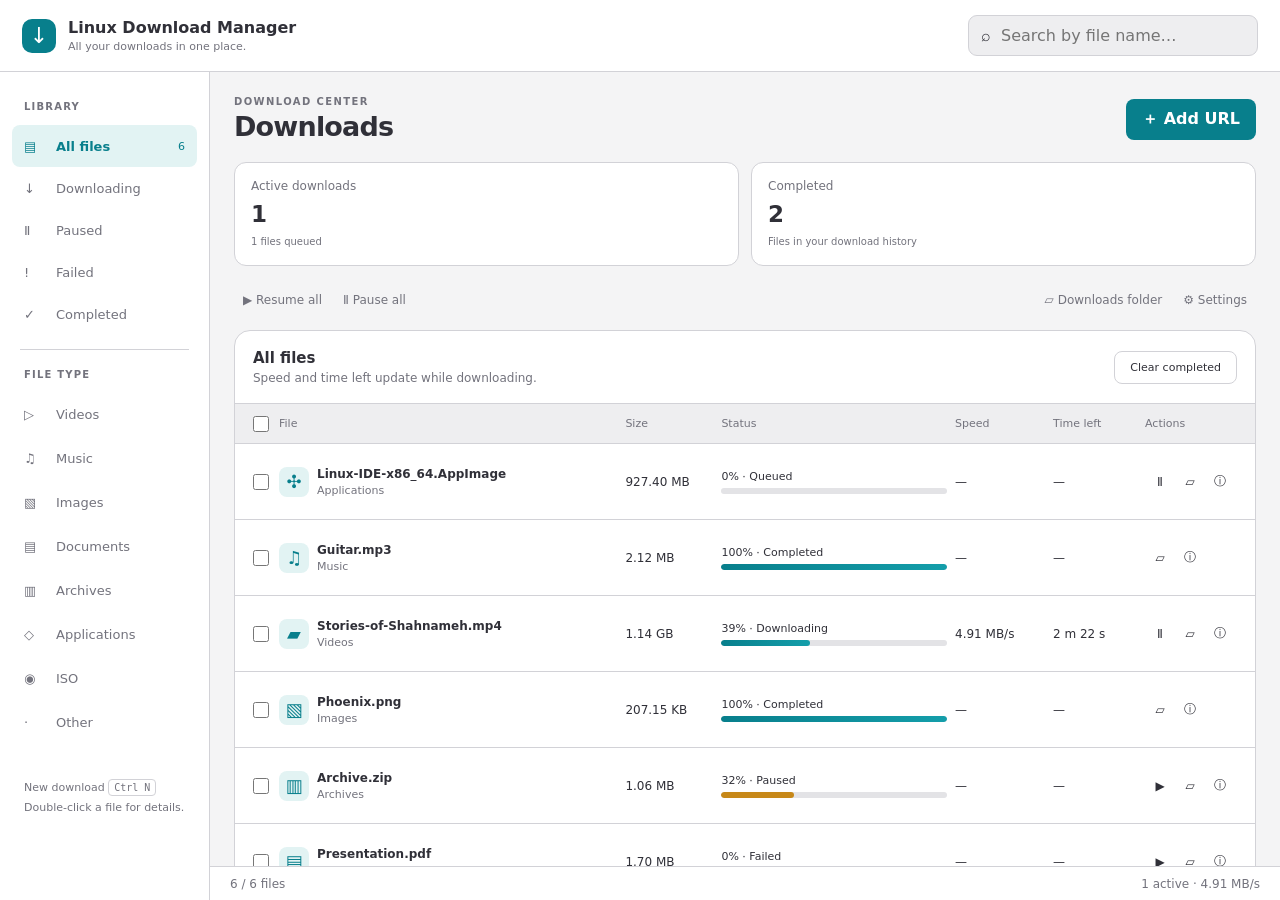
==== commit 94a03ad8: "Improve download UI, reduce CPU overhead, and add English installer package" ====
--- a/ui/index.html
+++ b/ui/index.html
@@ -1,69 +1,67 @@
 <!doctype html>
 <html lang="en">
 <head>
-  <meta charset="UTF-8">
-  <meta name="viewport" content="width=device-width,initial-scale=1">
-  <title>Linux Download Manager</title>
-  <link rel="stylesheet" href="styles.css">
+  <meta charset="UTF-8"><meta name="viewport" content="width=device-width,initial-scale=1">
+  <title>Linux Download Manager</title><link rel="stylesheet" href="styles.css">
 </head>
 <body class="main-page">
-  <div class="app-shell">
-    <header class="titlebar">
-      <div class="brand"><span class="brand-mark">⇩</span><strong>Linux Download Manager</strong></div>
-      <label class="search"><span>⌕</span><input id="search-input" type="search" placeholder="Search downloads" aria-label="Search downloads"></label>
-    </header>
-
-    <aside class="sidebar" aria-label="Download categories">
-      <button class="category active" data-filter="all"><span>▰</span><strong>All</strong><em id="count-all">0</em></button>
-      <div class="category-group" id="category-list">
-        <button class="category" data-filter="image"><span>▧</span>Images</button>
-        <button class="category" data-filter="music"><span>♫</span>Music</button>
-        <button class="category" data-filter="video"><span>▰</span>Videos</button>
-        <button class="category" data-filter="apps"><span>✣</span>Applications</button>
-        <button class="category" data-filter="document"><span>▤</span>Documents</button>
-        <button class="category" data-filter="compressed"><span>▥</span>Archives</button>
-        <button class="category" data-filter="iso"><span>◉</span>ISO</button>
-        <button class="category" data-filter="other"><span>?</span>Other</button>
+<div class="app-shell">
+  <header class="titlebar">
+    <div class="brand"><span class="brand-mark" aria-hidden="true">↓</span><div><strong>Linux Download Manager</strong><small>All your downloads in one place.</small></div></div>
+    <label class="search"><span aria-hidden="true">⌕</span><input id="search-input" type="search" placeholder="Search by file name…" aria-label="Search downloads"></label>
+  </header>
+  <aside class="sidebar" aria-label="Download categories">
+    <p class="sidebar-label">LIBRARY</p>
+    <button class="category active" data-filter="all"><span>▤</span><strong>All files</strong><em id="count-all">0</em></button>
+    <button class="category" data-filter="active"><span>↓</span>Downloading</button>
+    <button class="category" data-filter="paused"><span>Ⅱ</span>Paused</button>
+    <button class="category" data-filter="failed"><span>!</span>Failed</button>
+    <button class="category" data-filter="finished"><span>✓</span>Completed</button>
+    <div class="sidebar-divider"></div><p class="sidebar-label">FILE TYPE</p>
+    <div class="category-group" id="category-list">
+      <button class="category" data-filter="video"><span>▷</span>Videos</button>
+      <button class="category" data-filter="music"><span>♫</span>Music</button>
+      <button class="category" data-filter="image"><span>▧</span>Images</button>
+      <button class="category" data-filter="document"><span>▤</span>Documents</button>
+      <button class="category" data-filter="compressed"><span>▥</span>Archives</button>
+      <button class="category" data-filter="apps"><span>◇</span>Applications</button>
+      <button class="category" data-filter="iso"><span>◉</span>ISO</button>
+      <button class="category" data-filter="other"><span>·</span>Other</button>
+    </div>
+    <p class="sidebar-hint">New download <kbd>Ctrl N</kbd><br>Double-click a file for details.</p>
+  </aside>
+  <main class="workspace">
+    <div class="page-heading"><div><p class="eyebrow">DOWNLOAD CENTER</p><h1>Downloads</h1></div><button id="add-url" class="button primary">＋ Add URL</button></div>
+    <section class="overview" aria-label="Download overview">
+      <div class="stat"><span>Active downloads</span><strong id="stat-active">0</strong><small id="stat-waiting">Queue is empty</small></div>
+      <div class="stat"><span>Completed</span><strong id="stat-completed">0</strong><small>Files in your download history</small></div>
+    </section>
+    <nav class="toolbar" aria-label="Download actions">
+      <button id="start-queue" class="tool">▶ Resume all</button>
+      <button id="stop-all" class="tool">Ⅱ Pause all</button>
+      <span class="toolbar-spacer"></span>
+      <button id="open-folder" class="tool">▱ Downloads folder</button>
+      <button id="toggle-settings" class="tool" aria-expanded="false" aria-controls="settings-panel">⚙ Settings</button>
+    </nav>
+    <section id="settings-panel" class="settings-panel" hidden aria-labelledby="settings-heading">
+      <div><h2 id="settings-heading">Download settings</h2><p>Defaults for new downloads.</p></div>
+      <label>Concurrent downloads<input id="settings-max-concurrent" type="number" min="1" max="10" required></label>
+      <label>Speed limit (KB/s)<input id="settings-bandwidth-limit" type="number" min="0" placeholder="0 = Unlimited"></label>
+      <label class="settings-toggle">Desktop notifications<input id="settings-desktop-notifications" type="checkbox"></label>
+      <button id="save-settings" class="button primary">Save</button>
+    </section>
+    <section class="download-surface" aria-label="Download list">
+      <div class="table-caption"><div><h2 id="view-description">All files</h2><p id="list-description">Speed and time left update while downloading.</p></div><button id="clear-completed" class="button quiet" title="Removes history entries only; downloaded files are kept.">Clear completed</button></div>
+      <div id="notice" class="notice" hidden role="status"></div>
+      <div id="selection-bar" class="selection-bar" hidden><strong id="selected-count">0 selected</strong><button id="resume-selected" class="button">▶ Resume</button><button id="pause-selected" class="button">Ⅱ Pause</button><button id="clear-selection" class="button quiet">Clear selection</button></div>
+      <div class="download-table" role="table" aria-label="Downloads">
+        <div class="download-row table-head" role="row"><input id="select-all" type="checkbox" aria-label="Select all visible files"><span>File</span><span>Size</span><span>Status</span><span>Speed</span><span>Time left</span><span>Actions</span></div>
+        <div id="download-rows" class="table-body"></div>
       </div>
-      <div class="sidebar-divider"></div>
-      <button class="category" data-filter="finished"><span>✓</span>Finished</button>
-      <button class="category" data-filter="unfinished"><span>◷</span>Unfinished</button>
-    </aside>
-
-    <main class="workspace">
-      <nav class="toolbar" aria-label="Download actions">
-        <button id="add-url" class="tool primary"><span>↗</span>Add URL</button>
-        <span class="tool-separator"></span>
-        <button id="start-queue" class="tool"><span>▶</span>Start queue</button>
-        <button id="stop-queue" class="tool"><span>■</span>Stop queue</button>
-        <button id="stop-all" class="tool"><span>□</span>Stop all</button>
-        <span class="tool-separator"></span>
-        <button id="open-queues" class="tool"><span>▣</span>Open unfinished</button>
-        <button id="toggle-settings" class="tool"><span>⚙</span>Settings</button>
-      </nav>
-
-      <section id="settings-panel" class="settings-panel" hidden aria-labelledby="settings-heading">
-        <div><h2 id="settings-heading">Application settings</h2><p>Defaults used for new downloads.</p></div>
-        <label>Concurrent downloads<input id="settings-max-concurrent" type="number" min="1" max="10"></label>
-        <label>Bandwidth limit (KB/s)<input id="settings-bandwidth-limit" type="number" min="0" placeholder="Unlimited"></label>
-        <button id="save-settings" class="button primary">Save settings</button>
-      </section>
-
-      <section class="download-surface" aria-labelledby="downloads-heading">
-        <div class="table-caption"><div><h1 id="downloads-heading">Downloads</h1><p id="view-description">All files</p></div><button id="clear-completed" class="button quiet">Clear finished</button></div>
-        <div id="notice" class="notice" hidden role="status"></div>
-        <div class="download-table" role="table" aria-label="Downloads">
-          <div class="download-row table-head" role="row">
-            <span></span><span>Name</span><span>Size</span><span>Status</span><span>Speed</span><span>Time left</span><span>Actions</span>
-          </div>
-          <div id="download-rows" class="table-body"></div>
-        </div>
-        <div id="empty-state" class="empty-state" hidden><span>⇩</span><h2>No downloads here</h2><p>Add a URL or choose another category.</p><button class="button primary" data-open-add>Add download</button></div>
-      </section>
-    </main>
-
-    <footer class="statusbar"><span id="selection-summary">0 downloads</span><span id="queue-summary">Idle</span></footer>
-  </div>
-  <script type="module" src="main.js"></script>
-</body>
-</html>
+      <div id="empty-state" class="empty-state" hidden><span>↓</span><h2>No files in this view</h2><p>Add a URL or change the filter.</p><button class="button primary" data-open-add>Add URL</button></div>
+    </section>
+  </main>
+  <footer class="statusbar"><span id="selection-summary">0 files</span><span id="queue-summary">Ready</span></footer>
+</div>
+<script type="module" src="main.js"></script>
+</body></html>
--- a/ui/styles.css
+++ b/ui/styles.css
@@ -1,6 +1,6 @@
 :root{color-scheme:light dark;--bg:#f4f4f5;--surface:#fff;--surface-2:#eeeef0;--surface-3:#e3e3e6;--text:#303038;--muted:#73737d;--border:#d2d2d7;--accent:#5968e8;--accent-2:#b04df5;--accent-soft:#e8e8ff;--danger:#c83f4d;--warning:#c78818;--success:#2b9a61;--shadow:0 18px 55px rgba(25,25,35,.16);--radius-sm:8px;--radius:13px;--radius-lg:18px;--row:64px;--focus:0 0 0 3px color-mix(in srgb,var(--accent) 28%,transparent)}
 @media(prefers-color-scheme:dark){:root{--bg:#121318;--surface:#1a1b21;--surface-2:#22242c;--surface-3:#2c2e37;--text:#ededf1;--muted:#a6a6b0;--border:#343640;--accent:#7d8cff;--accent-2:#c06afa;--accent-soft:#292b4a;--danger:#ff7684;--warning:#f1bd55;--success:#65d49a;--shadow:0 20px 70px rgba(0,0,0,.4)}}
-*{box-sizing:border-box}html,body{margin:0;min-width:100%;min-height:100%;font-family:Inter,"Noto Sans",system-ui,sans-serif;background:var(--bg);color:var(--text)}button,input{font:inherit;color:inherit}button{cursor:pointer}.app-shell{height:100vh;display:grid;grid-template:72px 1fr 34px/250px 1fr;grid-template-areas:"title title" "side main" "side status";overflow:hidden}.titlebar{grid-area:title;display:flex;align-items:center;justify-content:space-between;padding:0 24px;border-bottom:1px solid var(--border);background:var(--surface)}.brand{display:flex;align-items:center;gap:12px;font-size:16px}.brand-mark{display:grid;place-items:center;width:34px;height:34px;border-radius:50%;font-size:22px;color:#fff;background:linear-gradient(145deg,var(--accent),var(--accent-2))}.search{width:min(320px,30vw);display:flex;gap:10px;align-items:center;padding:10px 14px;border:1px solid var(--border);border-radius:999px;background:var(--surface-2)}.search input{width:100%;border:0;outline:0;background:transparent}.sidebar{grid-area:side;padding:16px 12px;background:var(--surface);border-right:1px solid var(--border);overflow:auto}.category-group{display:grid;gap:2px;margin-top:6px}.category{width:100%;border:0;background:transparent;min-height:42px;padding:0 12px;border-radius:var(--radius-sm);display:grid;grid-template-columns:24px 1fr auto;align-items:center;gap:8px;text-align:left;color:var(--muted)}.category:hover{background:var(--surface-2);color:var(--text)}.category.active{background:var(--accent-soft);color:var(--accent)}.category em{font-size:11px;font-style:normal}.sidebar-divider{height:1px;background:var(--border);margin:14px 8px}.workspace{grid-area:main;overflow:auto;padding:16px}.toolbar{display:flex;align-items:center;gap:4px;padding:8px;border:1px solid var(--border);border-radius:var(--radius);background:var(--surface);position:sticky;top:0;z-index:3}.tool{display:flex;align-items:center;gap:7px;border:0;background:transparent;padding:9px 12px;border-radius:9px;color:var(--muted)}.tool:hover:not(:disabled){background:var(--surface-2);color:var(--text)}.tool.primary{background:var(--accent-soft);color:var(--accent)}.tool:disabled{opacity:.4;cursor:not-allowed}.tool-separator{width:1px;height:30px;background:var(--border);margin:0 4px}.settings-panel{display:grid;grid-template-columns:1fr repeat(2,minmax(170px,220px)) auto;gap:16px;align-items:end;margin-top:12px;padding:18px;border:1px solid var(--border);border-radius:var(--radius);background:var(--surface)}.settings-panel h2,.table-caption h1{margin:0;font-size:17px}.settings-panel p,.table-caption p{margin:4px 0 0;color:var(--muted);font-size:12px}.settings-panel label{display:grid;gap:6px;font-size:12px;color:var(--muted)}input{border:1px solid var(--border);background:var(--surface-2);border-radius:var(--radius-sm);padding:10px 12px;outline:0}input:focus,button:focus-visible{border-color:var(--accent);box-shadow:var(--focus);outline:0}.button{border:1px solid var(--border);background:var(--surface-2);padding:9px 15px;border-radius:var(--radius-sm)}.button:hover{filter:brightness(.98)}.button.primary{border-color:transparent;background:linear-gradient(110deg,var(--accent),var(--accent-2));color:white}.button.quiet{background:transparent}.button.danger{color:var(--danger)}.download-surface{margin-top:12px;border:1px solid var(--border);border-radius:var(--radius-lg);background:var(--surface);min-height:calc(100vh - 190px);overflow:hidden}.table-caption{display:flex;justify-content:space-between;align-items:center;padding:18px 20px}.download-table{overflow:auto}.download-row{display:grid;grid-template-columns:36px minmax(280px,2fr) 130px minmax(180px,1.2fr) 120px 120px 132px;min-width:1000px;align-items:center;gap:10px;padding:0 14px;border-top:1px solid var(--border);min-height:var(--row)}.table-head{min-height:42px;background:var(--surface-2);color:var(--muted);font-size:12px;position:sticky;top:0;z-index:2}.download-row.item:hover,.download-row.item.selected{background:var(--surface-2)}.file-cell{display:grid;grid-template-columns:34px 1fr;gap:10px;align-items:center;min-width:0}.file-icon{display:grid;place-items:center;width:34px;height:34px;border-radius:10px;background:var(--accent-soft);color:var(--accent);font-size:18px}.file-name{overflow:hidden;text-overflow:ellipsis;white-space:nowrap}.file-kind{font-size:11px;color:var(--muted);margin-top:3px;text-transform:capitalize}.status-cell{display:grid;gap:5px}.status-line{display:flex;justify-content:space-between;gap:6px;font-size:12px}.progress{height:6px;border-radius:99px;background:var(--surface-3);overflow:hidden}.progress>i{display:block;height:100%;border-radius:inherit;background:linear-gradient(90deg,var(--accent),var(--accent-2));transition:width .25s}.progress.paused>i{background:var(--warning)}.progress.failed>i{background:var(--danger)}.row-actions{display:flex;gap:4px}.icon-button{border:1px solid transparent;background:transparent;width:34px;height:34px;border-radius:9px}.icon-button:hover{background:var(--surface-3)}.notice{margin:0 18px 12px;padding:10px 12px;border-radius:9px;background:var(--accent-soft);color:var(--accent)}.notice[data-type=error]{background:color-mix(in srgb,var(--danger) 12%,transparent);color:var(--danger)}.empty-state{text-align:center;padding:70px 20px;color:var(--muted)}.empty-state>span{font-size:48px;color:var(--accent)}.empty-state h2{color:var(--text);margin-bottom:4px}.statusbar{grid-area:status;background:var(--surface);border-top:1px solid var(--border);display:flex;justify-content:flex-end;gap:30px;align-items:center;padding:0 20px;font-size:12px;color:var(--muted)}
+*{box-sizing:border-box}html,body{margin:0;min-width:100%;min-height:100%;font-family:Inter,"Noto Sans",system-ui,sans-serif;background:var(--bg);color:var(--text)}button,input{font:inherit;color:inherit}button{cursor:pointer}.app-shell{height:100vh;display:grid;grid-template:72px 1fr 34px/250px 1fr;grid-template-areas:"title title" "side main" "side status";overflow:hidden}.titlebar{grid-area:title;display:flex;align-items:center;justify-content:space-between;padding:0 24px;border-bottom:1px solid var(--border);background:var(--surface)}.brand{display:flex;align-items:center;gap:12px;font-size:16px}.brand-mark{display:grid;place-items:center;width:34px;height:34px;border-radius:50%;font-size:22px;color:#fff;background:linear-gradient(145deg,var(--accent),var(--accent-2))}.search{width:min(320px,30vw);display:flex;gap:10px;align-items:center;padding:10px 14px;border:1px solid var(--border);border-radius:999px;background:var(--surface-2)}.search input{width:100%;border:0;outline:0;background:transparent}.sidebar{grid-area:side;padding:16px 12px;background:var(--surface);border-right:1px solid var(--border);overflow:auto}.category-group{display:grid;gap:2px;margin-top:6px}.category{width:100%;border:0;background:transparent;min-height:42px;padding:0 12px;border-radius:var(--radius-sm);display:grid;grid-template-columns:24px 1fr auto;align-items:center;gap:8px;text-align:left;color:var(--muted)}.category:hover{background:var(--surface-2);color:var(--text)}.category.active{background:var(--accent-soft);color:var(--accent)}.category em{font-size:11px;font-style:normal}.sidebar-divider{height:1px;background:var(--border);margin:14px 8px}.workspace{grid-area:main;overflow:auto;padding:16px}.toolbar{display:flex;align-items:center;gap:4px;padding:8px;border:1px solid var(--border);border-radius:var(--radius);background:var(--surface);position:sticky;top:0;z-index:3}.tool{display:flex;align-items:center;gap:7px;border:0;background:transparent;padding:9px 12px;border-radius:9px;color:var(--muted)}.tool:hover:not(:disabled){background:var(--surface-2);color:var(--text)}.tool.primary{background:var(--accent-soft);color:var(--accent)}.tool:disabled{opacity:.4;cursor:not-allowed}.tool-separator{width:1px;height:30px;background:var(--border);margin:0 4px}.settings-panel{display:grid;grid-template-columns:1fr repeat(3,minmax(170px,220px)) auto;gap:16px;align-items:end;margin-top:12px;padding:18px;border:1px solid var(--border);border-radius:var(--radius);background:var(--surface)}.settings-panel h2,.table-caption h1{margin:0;font-size:17px}.settings-panel p,.table-caption p{margin:4px 0 0;color:var(--muted);font-size:12px}.settings-panel label{display:grid;gap:6px;font-size:12px;color:var(--muted)}.settings-toggle{align-content:end}.setting-hint{color:var(--muted);opacity:.75;font-size:11px}.settings-toggle input[type=checkbox]{justify-self:start;width:18px;height:18px;padding:0;accent-color:var(--accent);cursor:pointer}input{border:1px solid var(--border);background:var(--surface-2);border-radius:var(--radius-sm);padding:10px 12px;outline:0}input:focus,button:focus-visible{border-color:var(--accent);box-shadow:var(--focus);outline:0}.button{border:1px solid var(--border);background:var(--surface-2);padding:9px 15px;border-radius:var(--radius-sm)}.button:hover{filter:brightness(.98)}.button.primary{border-color:transparent;background:linear-gradient(110deg,var(--accent),var(--accent-2));color:white}.button.quiet{background:transparent}.button.danger{color:var(--danger)}.download-surface{margin-top:12px;border:1px solid var(--border);border-radius:var(--radius-lg);background:var(--surface);min-height:calc(100vh - 190px);overflow:hidden}.table-caption{display:flex;justify-content:space-between;align-items:center;padding:18px 20px}.download-table{overflow:auto}.download-row{display:grid;grid-template-columns:36px minmax(280px,2fr) 130px minmax(180px,1.2fr) 120px 120px 132px;min-width:1000px;align-items:center;gap:10px;padding:0 14px;border-top:1px solid var(--border);min-height:var(--row)}.table-head{min-height:42px;background:var(--surface-2);color:var(--muted);font-size:12px;position:sticky;top:0;z-index:2}.download-row.item:hover,.download-row.item.selected{background:var(--surface-2)}.file-cell{display:grid;grid-template-columns:34px 1fr;gap:10px;align-items:center;min-width:0}.file-icon{display:grid;place-items:center;width:34px;height:34px;border-radius:10px;background:var(--accent-soft);color:var(--accent);font-size:18px}.file-name{overflow:hidden;text-overflow:ellipsis;white-space:nowrap}.file-kind{font-size:11px;color:var(--muted);margin-top:3px;text-transform:capitalize}.status-cell{display:grid;gap:5px}.status-line{display:flex;justify-content:space-between;gap:6px;font-size:12px}.progress{height:6px;border-radius:99px;background:var(--surface-3);overflow:hidden}.progress>i{display:block;height:100%;border-radius:inherit;background:linear-gradient(90deg,var(--accent),var(--accent-2))}.progress.paused>i{background:var(--warning)}.progress.failed>i{background:var(--danger)}.row-actions{display:flex;gap:4px}.icon-button{border:1px solid transparent;background:transparent;width:34px;height:34px;border-radius:9px}.icon-button:hover{background:var(--surface-3)}.notice{margin:0 18px 12px;padding:10px 12px;border-radius:9px;background:var(--accent-soft);color:var(--accent)}.notice[data-type=error]{background:color-mix(in srgb,var(--danger) 12%,transparent);color:var(--danger)}.empty-state{text-align:center;padding:70px 20px;color:var(--muted)}.empty-state>span{font-size:48px;color:var(--accent)}.empty-state h2{color:var(--text);margin-bottom:4px}.statusbar{grid-area:status;background:var(--surface);border-top:1px solid var(--border);display:flex;justify-content:flex-end;gap:30px;align-items:center;padding:0 20px;font-size:12px;color:var(--muted)}
 /* Row context menu — native-looking, uses the existing token set */
 .context-menu{position:fixed;z-index:50;min-width:196px;padding:5px;border:1px solid var(--border);border-radius:var(--radius-sm);background:var(--surface);box-shadow:var(--shadow);display:flex;flex-direction:column;gap:1px}
 .context-menu[hidden]{display:none}
@@ -13,3 +13,18 @@
 @media(max-width:900px){.app-shell{grid-template-columns:76px 1fr}.category{grid-template-columns:1fr;justify-items:center;padding:8px;font-size:0}.category span{font-size:18px}.category em{display:none}.settings-panel{grid-template-columns:1fr 1fr}.settings-panel>div{grid-column:1/-1}.download-row{grid-template-columns:30px minmax(220px,2fr) 110px minmax(170px,1fr) 100px 110px}.download-row>:nth-child(6){display:none}.search{width:240px}}
 @media(max-height:620px){.dialog-body{padding:14px}.detail-summary{margin:12px 0}.dialog-header,.dialog-actions{padding:12px 16px}}
 @media(prefers-reduced-motion:reduce){*{scroll-behavior:auto!important;transition:none!important}}
+
+/* Compact controls and responsive status views. Never animate download progress. */
+[hidden]{display:none!important}
+:root{--accent:#087f8c;--accent-2:#149eaa;--accent-soft:#e2f3f3;--radius:12px;--radius-lg:16px}
+@media(prefers-color-scheme:dark){:root{--bg:#11171d;--surface:#182129;--surface-2:#1e2a34;--surface-3:#2b3a47;--border:#30404d;--text:#ecf2f6;--muted:#9cabb9;--accent:#64d6cd;--accent-2:#3eb8b6;--accent-soft:#203c40}}
+button:disabled{cursor:default;opacity:.45}button,input,select{font:inherit}input[type=checkbox]{width:16px;height:16px;accent-color:var(--accent)}
+.app-shell{grid-template-columns:210px minmax(0,1fr)}.titlebar{padding:0 22px}.brand small{display:block;color:var(--muted);font-size:11px;font-weight:400;margin-top:3px}.brand-mark{border-radius:10px;background:var(--accent);color:var(--surface)}
+.search{width:290px;padding:0 12px;border-radius:9px}.search input{padding:10px 0;box-shadow:none}.sidebar-label{font-size:10px;font-weight:700;letter-spacing:.12em;color:var(--muted);padding:5px 12px;margin:8px 0}.sidebar-hint{font-size:11px;line-height:1.8;color:var(--muted);padding:24px 12px}kbd{border:1px solid var(--border);border-radius:4px;padding:2px 5px;font-size:10px}
+.workspace{padding:24px;min-width:0}.page-heading{display:flex;align-items:center;justify-content:space-between;margin-bottom:20px;gap:12px}.page-heading h1{margin:4px 0 0;font-size:27px;letter-spacing:-.03em}.eyebrow{font-size:10px;font-weight:700;letter-spacing:.14em;color:var(--muted);margin:0}.button.primary{background:var(--accent);color:var(--surface);font-weight:650}.overview{display:grid;grid-template-columns:repeat(2,minmax(0,1fr));gap:12px;margin-bottom:18px}.stat{border:1px solid var(--border);background:var(--surface);border-radius:12px;padding:16px;display:grid;gap:8px;min-width:0}.stat>span{font-size:12px;color:var(--muted)}.stat strong{font-size:23px;font-weight:650;letter-spacing:-.03em;font-variant-numeric:tabular-nums}.stat small{font-size:10px;color:var(--muted);line-height:1.4}.toolbar{position:static;border:0;background:transparent;padding:0;gap:3px;flex-wrap:wrap}.toolbar-spacer{flex:1}.tool{font-size:12px;padding:9px}.download-surface{min-height:300px;margin-top:14px}.table-caption{gap:10px;padding:18px}.table-caption h2{margin:0;font-size:15px}.table-caption>.button{font-size:11px}.download-row{min-width:0;grid-template-columns:22px minmax(150px,1.65fr) 88px minmax(126px,1.1fr) 90px 84px 96px;gap:8px;padding:0 14px;min-height:76px;font-size:12px}.table-head{min-height:40px;font-size:11px}.file-cell{grid-template-columns:30px minmax(0,1fr);gap:8px}.file-icon{height:30px;width:30px;border-radius:8px}.file-name{font-weight:550}.file-kind{max-width:100%;overflow:hidden;text-overflow:ellipsis;white-space:nowrap}.error-text{color:var(--danger)}.status-line{font-size:11px}.row-actions{gap:0}.icon-button{width:30px;height:32px}.selection-bar{display:flex;align-items:center;gap:8px;padding:10px 18px;background:var(--accent-soft);font-size:12px}.selection-bar .button{padding:6px 10px;font-size:11px}.selection-bar strong{margin-right:auto}.settings-panel{grid-template-columns:repeat(3,minmax(0,1fr));font-size:12px}.settings-panel>div{grid-column:1/-1}.settings-panel>button{justify-self:start}.statusbar{justify-content:space-between;gap:12px}.notice{white-space:pre-line;overflow-wrap:anywhere}.context-menu button:disabled{pointer-events:none}
+.dialog-page{padding:12px}.dialog-card{height:calc(100vh - 24px);min-height:0}.dialog-body{min-height:0}.dialog-header,.dialog-actions{flex-shrink:0}.dialog-header h1{max-width:460px;overflow:hidden;text-overflow:ellipsis;white-space:nowrap}.field input[type=checkbox]{width:auto}.dialog-body>.notice{margin:0 0 14px}.dialog-hint{color:var(--muted);font-size:12px;line-height:1.6;margin:0 0 18px}.detail-summary{font-size:13px}.detail-summary #d-speed,.detail-summary #d-eta{color:var(--accent);font-weight:700}.tabs{max-width:100%}
+@media(max-width:1180px){.app-shell{grid-template-columns:176px minmax(0,1fr)}.workspace{padding:18px}.download-row{grid-template-columns:20px minmax(140px,1.4fr) 75px minmax(100px,1fr) 78px 70px 92px;font-size:11px;gap:6px;padding:0 10px}.stat{padding:12px}.stat strong{font-size:21px}.stat small{display:none}}
+@media(max-width:1030px){.app-shell{grid-template-columns:70px minmax(0,1fr)}.category{grid-template-columns:1fr;justify-items:center;padding:8px;font-size:0}.category span{font-size:18px}.category em,.sidebar-label,.sidebar-hint{display:none}.sidebar{padding:12px 7px}.download-row>:nth-child(6){display:block}}
+@media(max-width:780px){.workspace{padding:12px}.overview{grid-template-columns:repeat(2,minmax(0,1fr));gap:8px}.stat{gap:4px}.stat strong{font-size:20px}.brand strong{font-size:13px}.brand small{display:none}.titlebar{padding:0 14px;gap:14px}.search{width:42%;min-width:120px}.page-heading h1{font-size:22px}.table-head{display:none}.download-row.item{grid-template-columns:20px minmax(0,1fr) minmax(0,1fr) 92px;padding:14px 12px;gap:10px;min-height:125px}.download-row.item>input{grid-column:1;grid-row:1}.file-cell{grid-column:2/4;grid-row:1}.row-actions{grid-column:4;grid-row:1}.status-cell{grid-column:2/5;grid-row:2}.download-row.item>[data-cell="size"]{grid-column:2;grid-row:3}.download-row.item>[data-cell="speed"]{grid-column:3;grid-row:3}.download-row.item>[data-cell="eta"]{grid-column:4;grid-row:3}.download-row.item>[data-label]::before{content:attr(data-label);display:block;font-size:9px;color:var(--muted);margin-bottom:3px}.toolbar-spacer{display:none}.table-caption{align-items:flex-start}.table-caption p{display:none}.selection-bar{flex-wrap:wrap}.settings-panel{grid-template-columns:1fr 1fr}.page-heading>.button{font-size:12px}}
+@media(min-width:1031px){.category{font-size:13px}}
+.file-kind.error-text{text-transform:none}
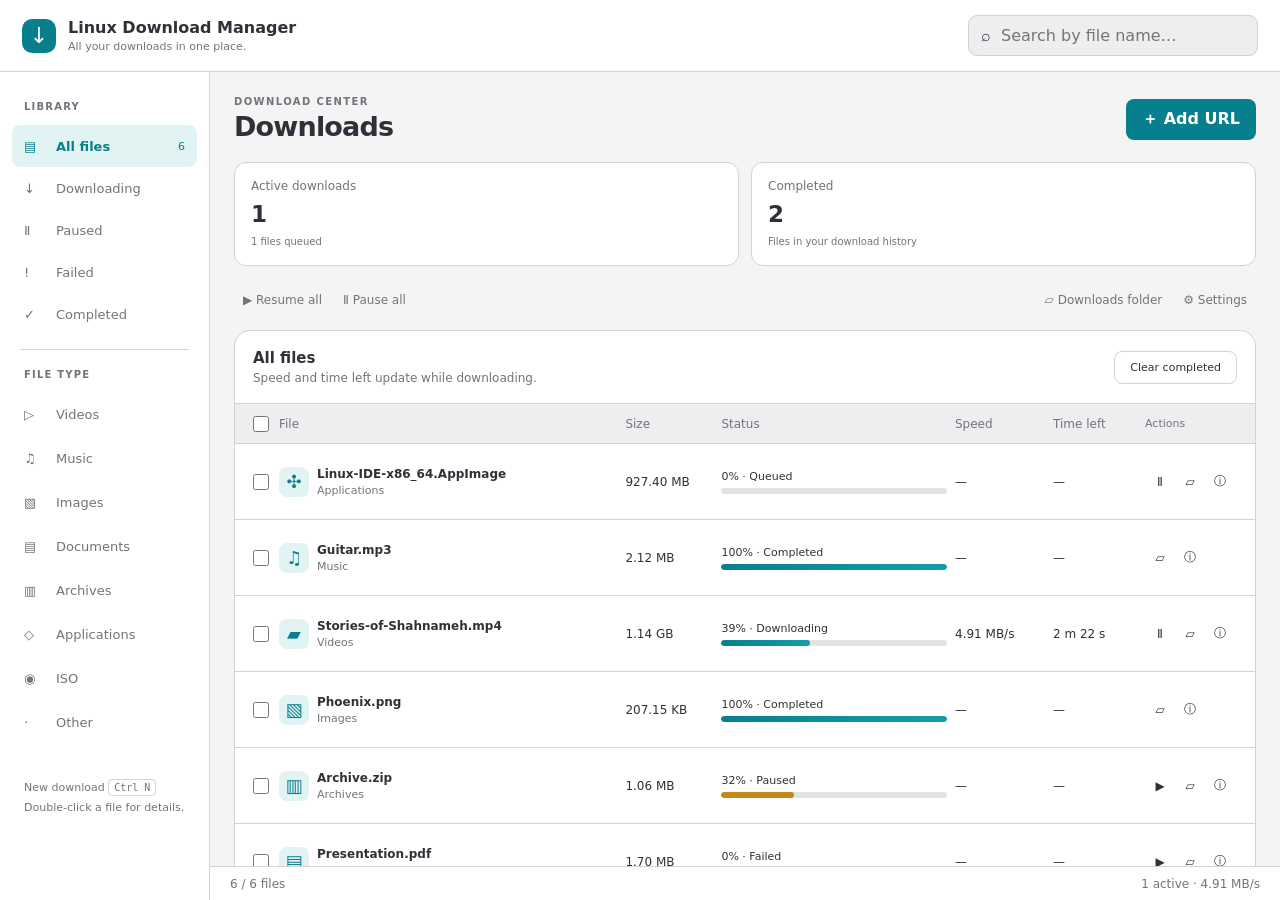
==== commit 5b697fc8: "Linux Download Manager Desktop download manager with HLS/DASH support, browser integration, and adap" ====
--- a/ui/index.html
+++ b/ui/index.html
@@ -46,8 +46,28 @@
     <section id="settings-panel" class="settings-panel" hidden aria-labelledby="settings-heading">
       <div><h2 id="settings-heading">Download settings</h2><p>Defaults for new downloads.</p></div>
       <label>Concurrent downloads<input id="settings-max-concurrent" type="number" min="1" max="10" required></label>
-      <label>Speed limit (KB/s)<input id="settings-bandwidth-limit" type="number" min="0" placeholder="0 = Unlimited"></label>
+      <label>Download speed<select id="settings-speed-mode"><option value="unlimited">Unlimited — maximum available speed</option><option value="limited">Limit download speed</option></select></label>
+      <label>Speed limit<input id="settings-bandwidth-limit" type="number" min="0.001" step="any" value="100" required disabled></label>
+      <label>Speed unit<select id="settings-speed-unit" disabled><option value="mbps">Mbps (internet connection)</option><option value="mbs">MB/s</option><option value="kibs">KiB/s</option></select></label>
+      <p class="settings-note" id="settings-speed-hint">Unlimited mode applies no LDM speed cap. Actual speed depends on your connection and the server.</p>
+      <p class="settings-note">The limit applies per file to new downloads; all connections for that file share the limit. 1000 Mbps ≈ 125 MB/s.</p>
+      <label class="settings-toggle">Start LDM when I sign in<input id="settings-start-on-login" type="checkbox"></label>
       <label class="settings-toggle">Desktop notifications<input id="settings-desktop-notifications" type="checkbox"></label>
+      <label>Connections per file<select id="settings-connections"><option value="0">Automatic (2–4)</option><option value="1">1 connection</option><option value="2">2 connections</option><option value="3">3 connections</option><option value="4">4 connections</option><option value="5">5 connections</option><option value="6">6 connections</option><option value="7">7 connections</option><option value="8">8 connections</option><option value="9">9 connections</option><option value="10">10 connections</option><option value="11">11 connections</option><option value="12">12 connections</option><option value="13">13 connections</option><option value="14">14 connections</option><option value="15">15 connections</option><option value="16">16 connections</option></select></label>
+      <label class="settings-toggle">Show video quality menu before downloading<input id="settings-quality-menu" type="checkbox"></label>
+      <p class="settings-note">Off: the browser video button downloads the best available quality immediately. On: choose quality or audio before downloading.</p>
+      <label>Maximum video resolution<select id="settings-height"><option value="0">Best available</option><option value="360">360p</option><option value="480">480p</option><option value="720">720p</option><option value="1080">1080p</option><option value="1440">1440p</option><option value="2160">2160p</option><option value="4320">4320p</option></select></label>
+      <label>Video / audio output<select id="settings-container"><option value="mp4">MP4 video</option><option value="mkv">MKV video</option><option value="webm">WebM video</option><option value="mp3">MP3 audio</option><option value="m4a">M4A audio</option></select></label>
+      <label class="settings-toggle">Open details when a download starts<input id="settings-show-detail" type="checkbox"></label>
+      <label class="settings-toggle">Close details on successful completion<input id="settings-auto-close" type="checkbox"></label>
+      <div class="capture-settings"><h2>Supported file types</h2>
+<label class="settings-toggle"><input id="capture-enabled" type="checkbox"> Automatically download these file types with LDM</label>
+<label for="capture-types">File extensions (separate with spaces or commas)</label><textarea id="capture-types" rows="4" maxlength="6500" spellcheck="false"></textarea>
+<button id="capture-default" class="button" type="button">Default</button>
+<label for="capture-excluded">Do not automatically download from these sites / addresses</label><textarea id="capture-excluded" rows="3" maxlength="12000" spellcheck="false" placeholder="e.g. *.example.com or https://example.com/files/*"></textarea>
+<button id="capture-excluded-default" class="button" type="button">Default</button><p>The browser extension uses this list. Browser downloads are cancelled only after LDM accepts them.</p>
+<button id="capture-save" class="button primary" type="button">Save file types</button><span id="capture-status" role="status"></span></div>
+<p class="settings-note">Video preferences apply to page/stream downloads. Direct files keep their original format.</p>
       <button id="save-settings" class="button primary">Save</button>
     </section>
     <section class="download-surface" aria-label="Download list">
@@ -55,7 +75,7 @@
       <div id="notice" class="notice" hidden role="status"></div>
       <div id="selection-bar" class="selection-bar" hidden><strong id="selected-count">0 selected</strong><button id="resume-selected" class="button">▶ Resume</button><button id="pause-selected" class="button">Ⅱ Pause</button><button id="clear-selection" class="button quiet">Clear selection</button></div>
       <div class="download-table" role="table" aria-label="Downloads">
-        <div class="download-row table-head" role="row"><input id="select-all" type="checkbox" aria-label="Select all visible files"><span>File</span><span>Size</span><span>Status</span><span>Speed</span><span>Time left</span><span>Actions</span></div>
+        <div class="download-row table-head" role="row"><input id="select-all" type="checkbox" aria-label="Select all visible files"><button class="sort-button" data-sort="fileName" aria-label="Sort by File">File <span class="sort-arrow"></span></button><button class="sort-button" data-sort="totalBytes" aria-label="Sort by Size">Size <span class="sort-arrow"></span></button><button class="sort-button" data-sort="status" aria-label="Sort by Status">Status <span class="sort-arrow"></span></button><button class="sort-button" data-sort="speedBytesPerSecond" aria-label="Sort by Speed">Speed <span class="sort-arrow"></span></button><button class="sort-button" data-sort="etaSeconds" aria-label="Sort by Time left">Time left <span class="sort-arrow"></span></button><span>Actions</span></div>
         <div id="download-rows" class="table-body"></div>
       </div>
       <div id="empty-state" class="empty-state" hidden><span>↓</span><h2>No files in this view</h2><p>Add a URL or change the filter.</p><button class="button primary" data-open-add>Add URL</button></div>
--- a/ui/styles.css
+++ b/ui/styles.css
@@ -28,3 +28,35 @@
 @media(max-width:780px){.workspace{padding:12px}.overview{grid-template-columns:repeat(2,minmax(0,1fr));gap:8px}.stat{gap:4px}.stat strong{font-size:20px}.brand strong{font-size:13px}.brand small{display:none}.titlebar{padding:0 14px;gap:14px}.search{width:42%;min-width:120px}.page-heading h1{font-size:22px}.table-head{display:none}.download-row.item{grid-template-columns:20px minmax(0,1fr) minmax(0,1fr) 92px;padding:14px 12px;gap:10px;min-height:125px}.download-row.item>input{grid-column:1;grid-row:1}.file-cell{grid-column:2/4;grid-row:1}.row-actions{grid-column:4;grid-row:1}.status-cell{grid-column:2/5;grid-row:2}.download-row.item>[data-cell="size"]{grid-column:2;grid-row:3}.download-row.item>[data-cell="speed"]{grid-column:3;grid-row:3}.download-row.item>[data-cell="eta"]{grid-column:4;grid-row:3}.download-row.item>[data-label]::before{content:attr(data-label);display:block;font-size:9px;color:var(--muted);margin-bottom:3px}.toolbar-spacer{display:none}.table-caption{align-items:flex-start}.table-caption p{display:none}.selection-bar{flex-wrap:wrap}.settings-panel{grid-template-columns:1fr 1fr}.page-heading>.button{font-size:12px}}
 @media(min-width:1031px){.category{font-size:13px}}
 .file-kind.error-text{text-transform:none}
+
+/* Destructive confirmation: calm hierarchy with a distinct final action. */
+.delete-confirm{box-sizing:border-box;width:440px;max-width:calc(100vw - 32px);max-height:calc(100dvh - 32px);overflow:auto;padding:0;border:1px solid var(--border);border-radius:20px;background:var(--surface);color:var(--text);box-shadow:0 24px 80px #10182830,0 4px 16px #10182812;font-family:inherit}
+.delete-confirm::backdrop{background:rgba(16,24,40,.38);backdrop-filter:blur(4px)}
+.delete-dialog-content{padding:28px 28px 22px}
+.delete-dialog-icon{display:grid;place-items:center;width:48px;height:48px;border-radius:14px;background:color-mix(in srgb,var(--danger) 10%,var(--surface));color:var(--danger);margin-bottom:20px}
+.delete-dialog-icon svg{width:25px;height:25px}
+.delete-confirm h2{font-size:21px;letter-spacing:-.5px;line-height:1.3;font-weight:650;margin:0 0 10px}
+.delete-confirm #delete-dialog-description{font-size:13px;line-height:1.65;color:var(--muted);margin:0}
+.delete-file-card{display:flex;align-items:center;gap:13px;padding:15px;margin:20px 0 14px;border:1px solid var(--border);border-radius:12px;background:var(--surface-2)}
+.delete-file-card>svg{flex:0 0 23px;width:23px;height:27px;color:var(--muted)}
+.delete-file-card>div{min-width:0}
+.delete-file-label{display:block;font-size:9px;font-weight:700;letter-spacing:1px;color:var(--muted);margin-bottom:5px}
+.delete-confirm .delete-file-name{margin:0;font-size:12px;line-height:1.6;font-weight:550;overflow-wrap:anywhere;max-height:116px;overflow:auto}
+.delete-confirm .delete-dialog-warning{margin:0;font-size:11px;line-height:1.5;color:var(--muted)}
+.delete-dialog-actions{display:flex;justify-content:flex-end;gap:10px;margin:0;padding:18px 28px;border-top:1px solid var(--border);background:var(--surface-2)}
+.delete-dialog-actions button{appearance:none;min-height:40px;padding:10px 18px;border:1px solid transparent;border-radius:9px;font:inherit;font-size:12px;font-weight:600;cursor:pointer;transition:background .15s,box-shadow .15s}
+.delete-dialog-cancel{background:var(--surface);border-color:var(--border)!important;color:var(--text)}
+.delete-dialog-cancel:hover{background:var(--surface-3)}
+.delete-dialog-submit{background:#d92d20;color:#fff;box-shadow:0 1px 2px #10182812}
+.delete-dialog-submit:hover{background:#b42318}
+.delete-dialog-actions button:focus-visible{outline:2px solid var(--accent);outline-offset:3px;box-shadow:none}
+@media(max-width:420px){.delete-dialog-content{padding:22px}.delete-dialog-actions{padding:16px 22px}.delete-dialog-actions button{flex:1}}
+
+/* Extended preferences and connection detail */
+select,textarea{font:inherit;color:var(--text);background:var(--surface-2);border:1px solid var(--border);border-radius:8px;padding:10px;max-width:100%}textarea{resize:vertical;width:100%;min-height:84px}.input-action textarea{flex:1;min-width:0}.settings-panel{grid-template-columns:repeat(3,minmax(170px,1fr));align-items:start}.settings-panel>div:first-child,.settings-note{grid-column:1/-1}.settings-note{font-size:12px;color:var(--muted);margin:0}.settings-panel label{min-width:0}.sort-button{border:0;background:transparent;text-align:left;color:inherit;padding:6px 0;font-size:12px}.sort-button:hover{color:var(--accent)}.detail-auto-close{display:flex;align-items:center;gap:8px;margin:14px 0;font-size:13px;color:var(--muted)}.segment-strip{display:flex;gap:2px;height:14px;border-radius:8px;overflow:hidden;background:var(--surface-3)}.segment-strip>span{display:block;position:relative;background:var(--surface-3);min-width:0;height:100%}.segment-strip>span>i{display:block;height:100%;background:var(--accent);border-radius:0}.segment-strip>span>i.paused{background:var(--warning)}.segment-strip>span>i.failed{background:var(--danger)}.batch-results{white-space:pre-wrap;overflow-wrap:anywhere;max-height:180px;overflow:auto;font-size:12px;border:1px solid var(--border);padding:12px;border-radius:8px;margin:12px 0}.advanced-grid select{width:100%}.segment-table td{font-variant-numeric:tabular-nums}@media(max-width:850px){.settings-panel{grid-template-columns:1fr 1fr}}@media(max-width:580px){.settings-panel{grid-template-columns:1fr}}
+
+/* Derived colors follow the native GTK palette rather than fixed theme shades. */
+:root.system-theme{--surface-3:color-mix(in srgb,var(--bg) 86%,var(--text));--muted:color-mix(in srgb,var(--text) 65%,var(--bg));--border:color-mix(in srgb,var(--text) 22%,var(--bg));--accent-2:var(--accent);--accent-soft:color-mix(in srgb,var(--accent) 16%,var(--surface));--shadow:0 18px 55px rgba(0,0,0,.18)}
+.system-theme .brand-mark,.system-theme .button.primary{color:var(--accent-text,#fff)}
+
+.capture-settings{grid-column:1/-1;display:grid;gap:10px;border-top:1px solid var(--border);padding-top:18px}.capture-settings h2{font-size:16px;margin:0}.capture-settings textarea{width:100%;background:var(--surface);color:var(--text);border:1px solid var(--border);padding:12px;border-radius:8px;font:13px/1.6 system-ui;resize:vertical}.capture-settings button{justify-self:end}.capture-settings p,.capture-settings span{font-size:12px;color:var(--muted)}
